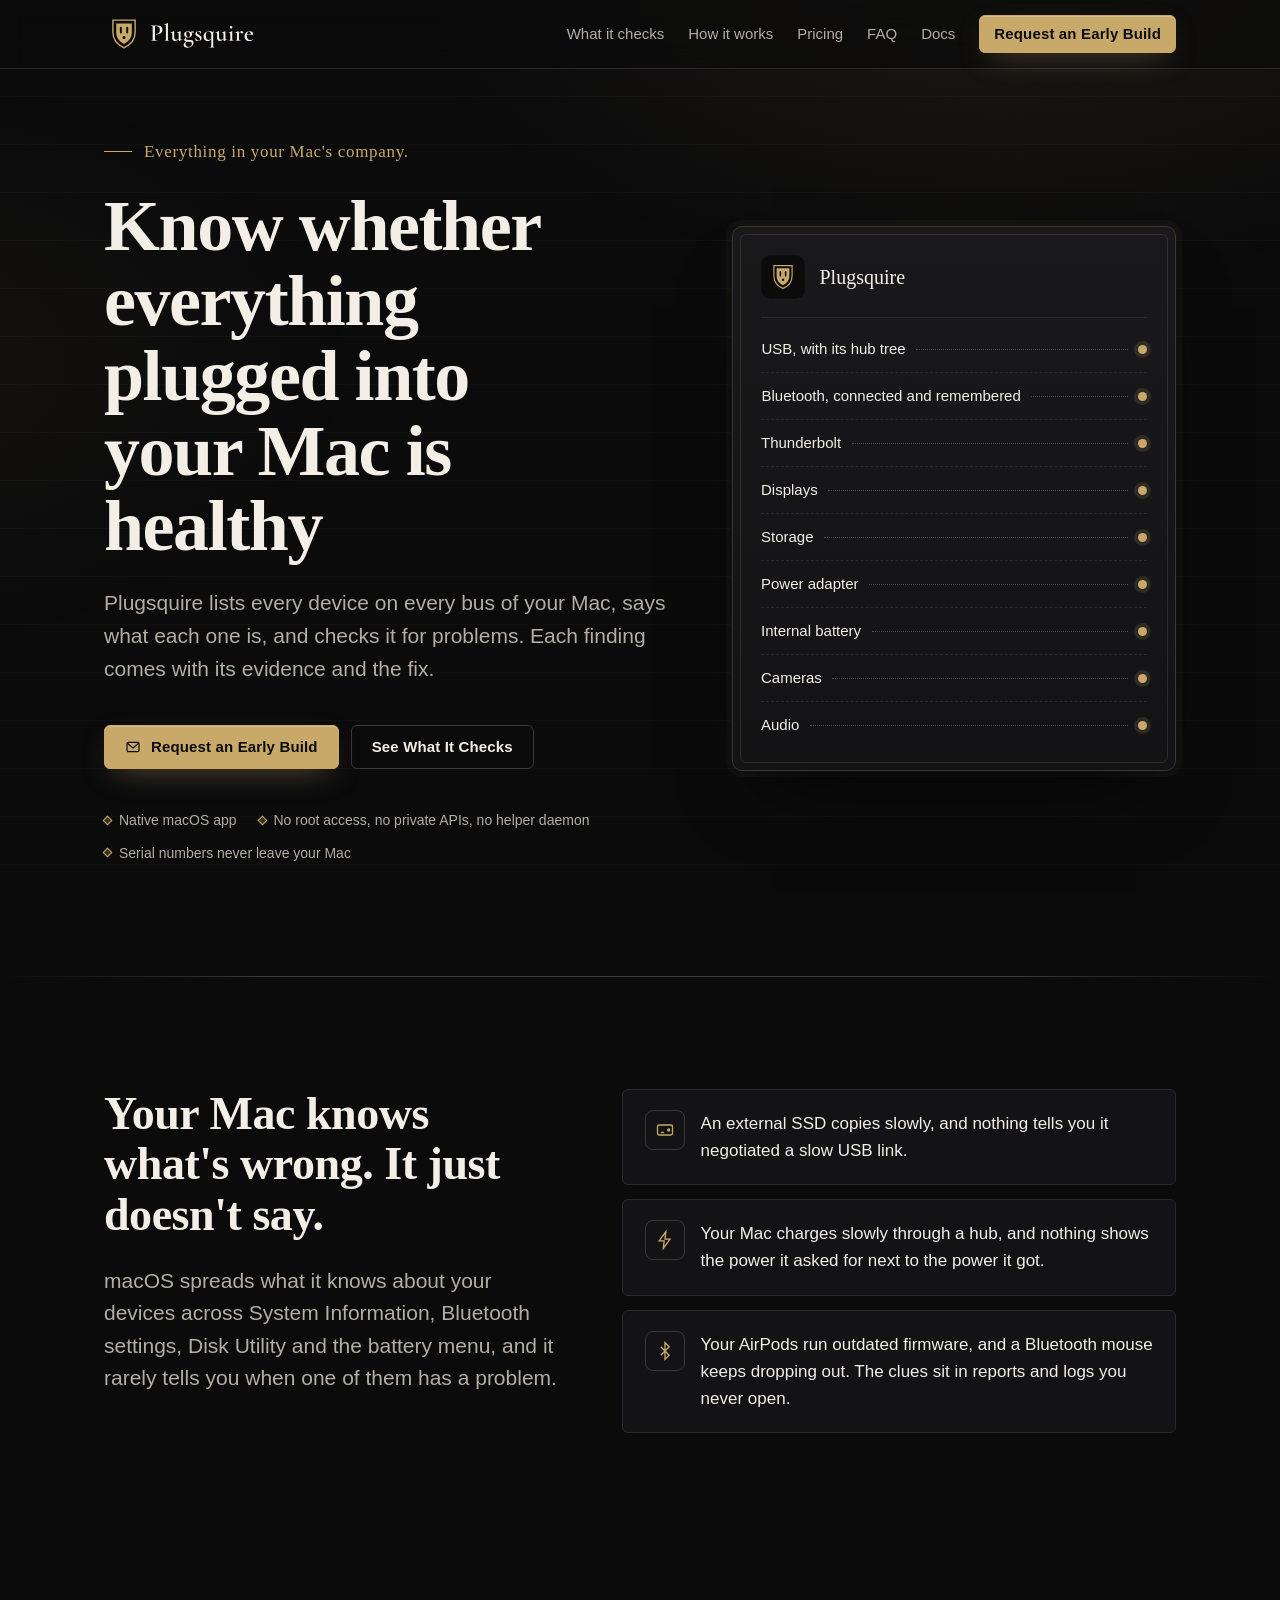
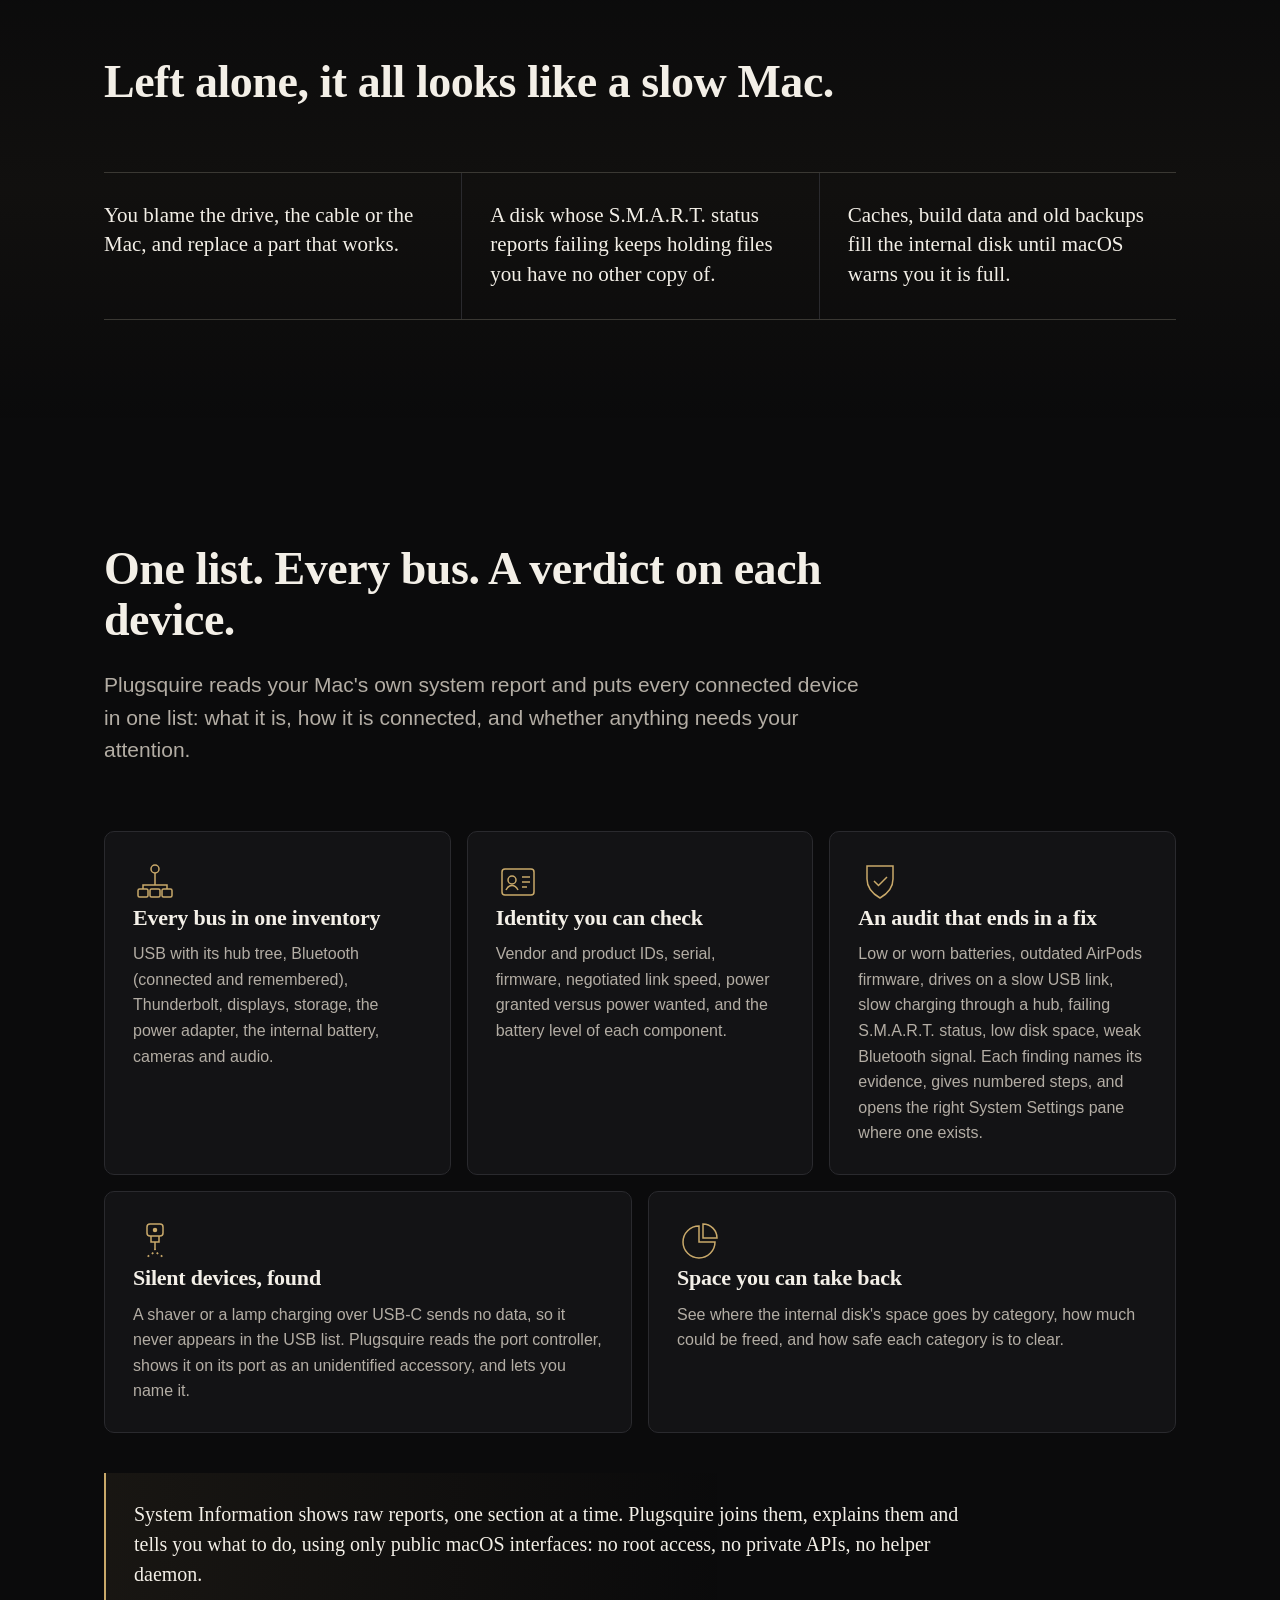
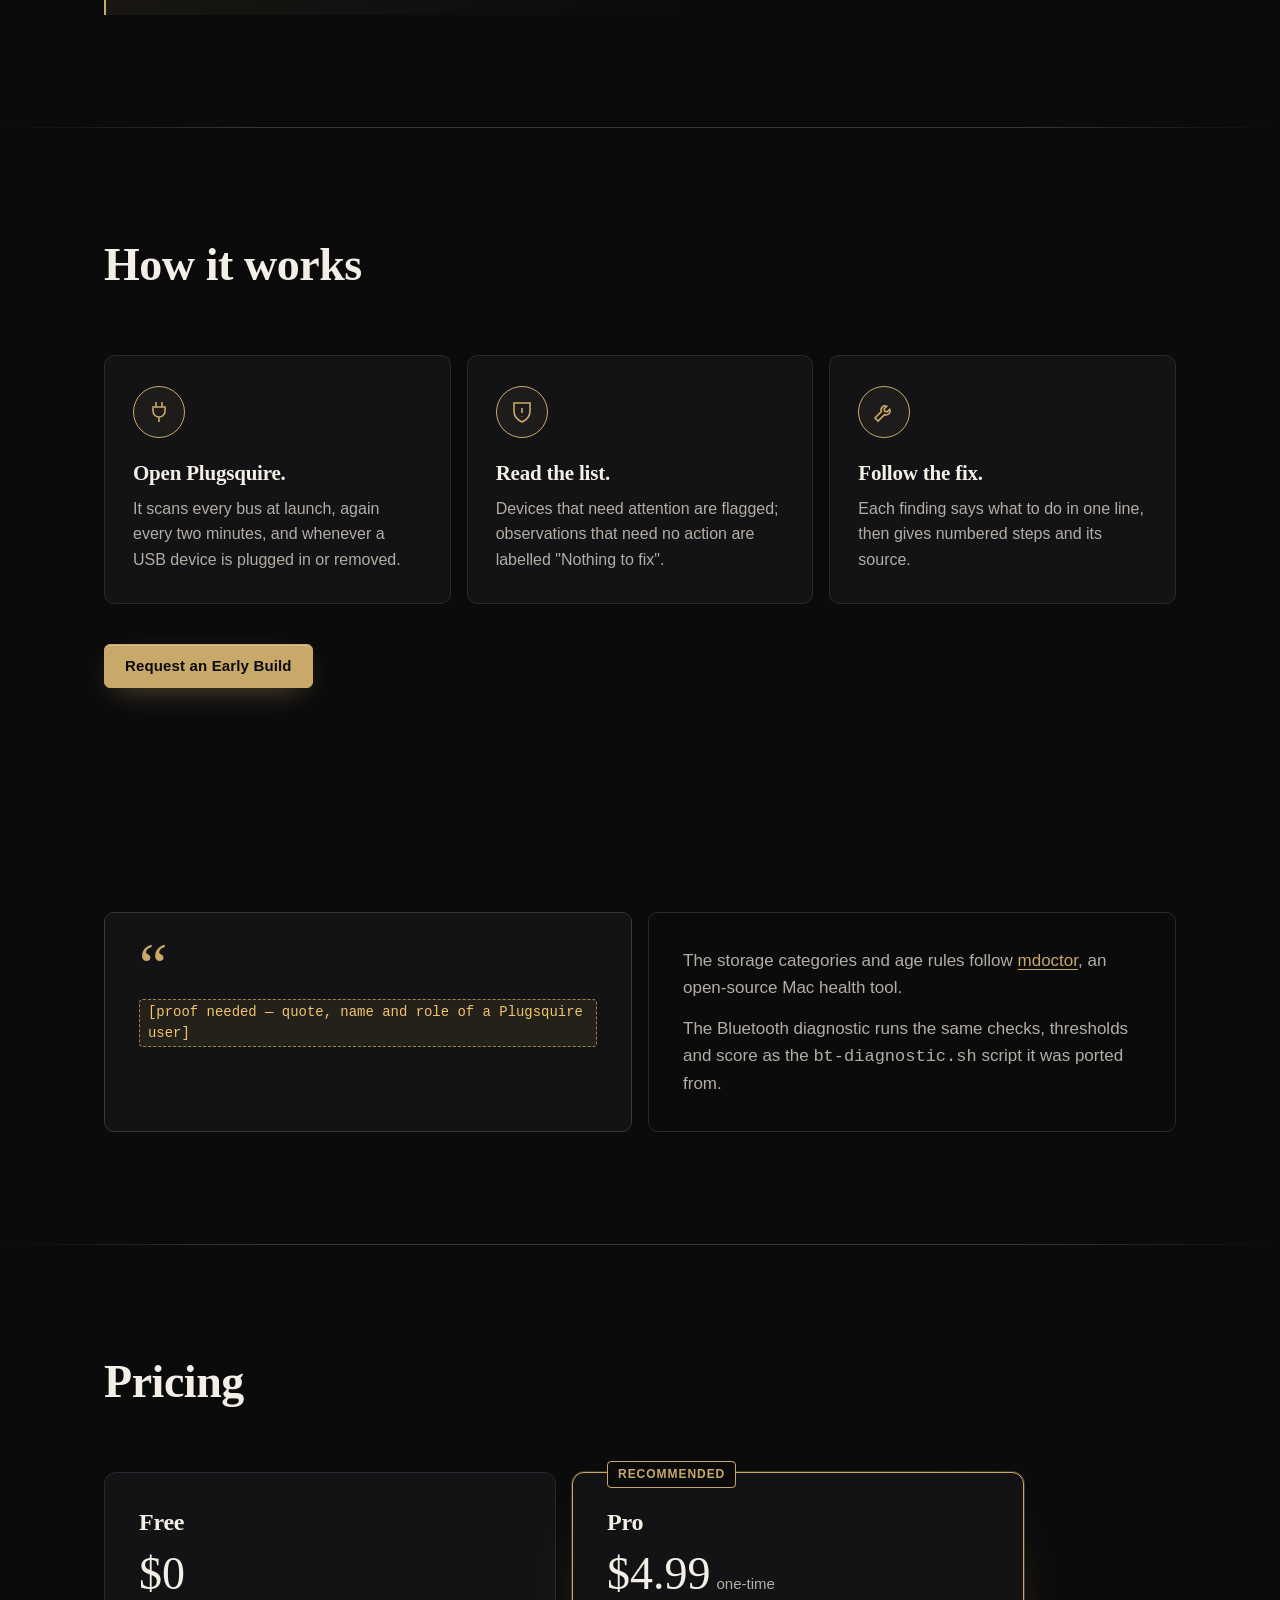
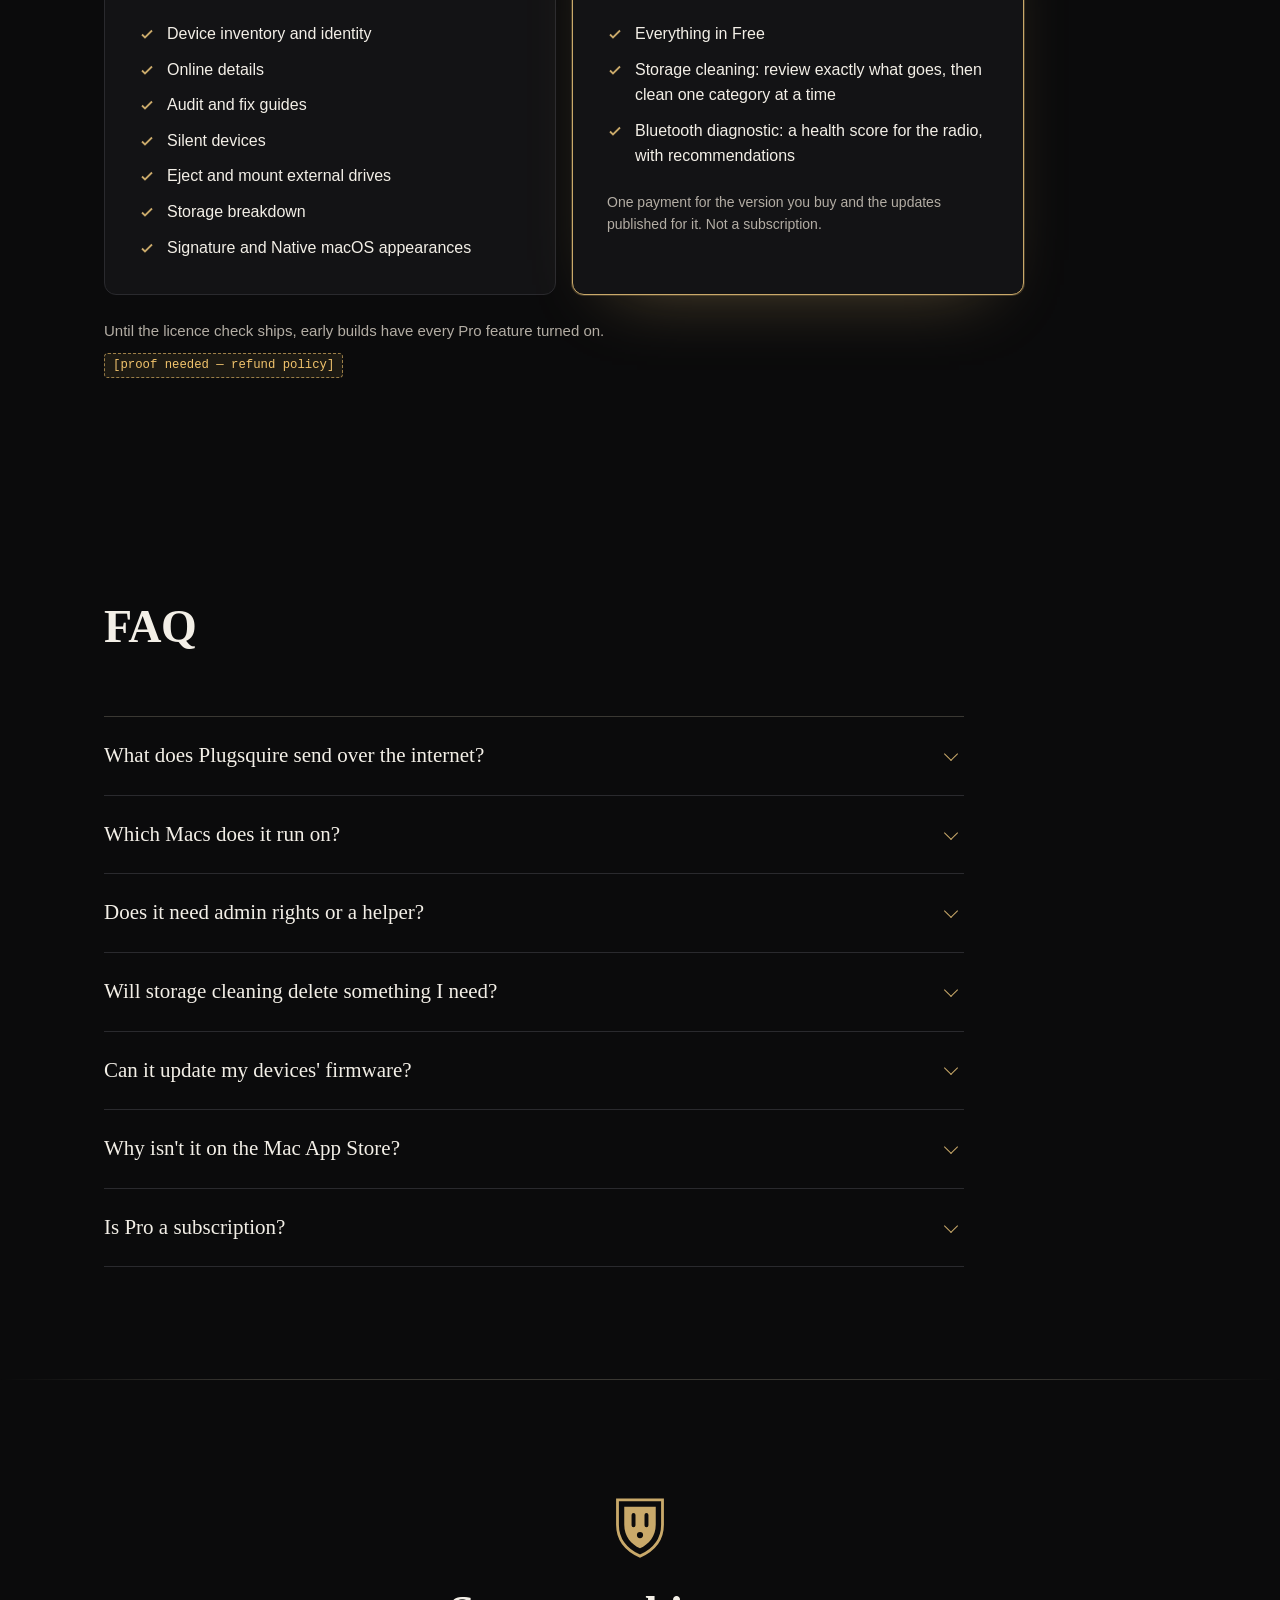
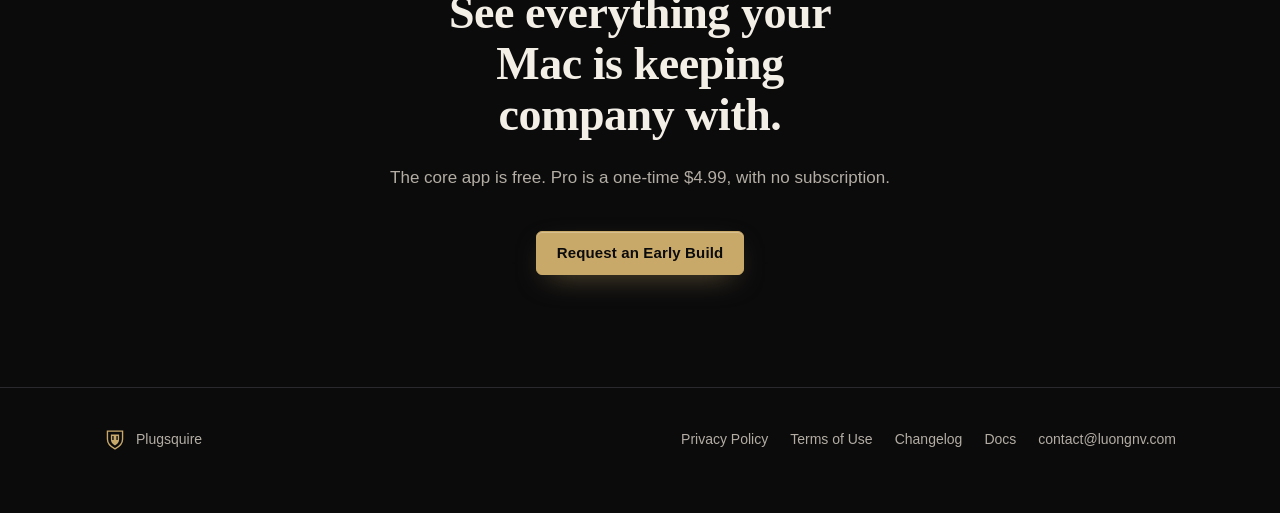
==== index.html @ 742af885 "feat: add Plugsquire landing page and companion pages" ====
<!doctype html>
<html lang="en">
<head>
<meta charset="utf-8">
<meta name="viewport" content="width=device-width, initial-scale=1">
<title>Plugsquire · Know whether everything plugged into your Mac is healthy</title>
<meta name="description" content="Plugsquire lists every device on every bus of your Mac, says what each one is, and checks it for problems. Each finding comes with its evidence and the fix.">
<meta name="theme-color" content="#0B0B0C">
<meta property="og:title" content="Plugsquire">
<meta property="og:description" content="Know whether everything plugged into your Mac is healthy.">
<meta property="og:type" content="website">
<meta property="og:url" content="https://plugsquire.luongnv.com/">
<link rel="icon" href="assets/favicon.svg" type="image/svg+xml">
<link rel="stylesheet" href="css/style.css">
</head>
<body>
<!--email_off-->
<a class="skip" href="#main">Skip to content</a>

<header class="site-header">
  <div class="wrap">
    <a class="brand" href="index.html" aria-label="Plugsquire home"><img src="assets/logo-site.svg" alt="Plugsquire" width="178" height="40"></a>
    <nav class="nav" aria-label="Main">
      <a class="nav-link" href="#checks">What it checks</a>
      <a class="nav-link" href="#how">How it works</a>
      <a class="nav-link" href="#pricing">Pricing</a>
      <a class="nav-link" href="#faq">FAQ</a>
      <a class="nav-link" href="docs.html">Docs</a>
      <a class="btn btn-primary btn-sm" href="mailto:contact@luongnv.com?subject=Plugsquire%20early%20access&amp;body=Please%20send%20me%20an%20early%20build%20of%20Plugsquire.">Request an Early Build</a>
    </nav>
  </div>
</header>

<main id="main">

  <!-- Hero -->
  <section class="hero" aria-labelledby="hero-title">
    <div class="wrap hero-grid">
      <div>
        <p class="motto reveal reveal-1">Everything in your Mac's company.</p>
        <h1 id="hero-title" class="reveal reveal-2">Know whether everything plugged into your Mac is healthy</h1>
        <p class="lead reveal reveal-3">Plugsquire lists every device on every bus of your Mac, says what each one is, and checks it for problems. Each finding comes with its evidence and the fix.</p>
        <div class="hero-ctas reveal reveal-4">
          <a class="btn btn-primary" href="mailto:contact@luongnv.com?subject=Plugsquire%20early%20access&amp;body=Please%20send%20me%20an%20early%20build%20of%20Plugsquire.">
            <svg viewBox="0 0 24 24" fill="none" stroke="currentColor" stroke-width="1.8" aria-hidden="true"><rect x="3" y="5" width="18" height="14" rx="2"/><path d="m3.5 6.5 8.5 7 8.5-7"/></svg>
            Request an Early Build</a>
          <a class="btn btn-ghost" href="#checks">See What It Checks</a>
        </div>
        <ul class="trust reveal reveal-5" aria-label="At a glance">
          <li>Native macOS app</li>
          <li>No root access, no private APIs, no helper daemon</li>
          <li>Serial numbers never leave your Mac</li>
        </ul>
      </div>

      <!-- Decorative: the buses Plugsquire reads, drawn as a roll. Not a screenshot of the app. -->
      <div class="roll" aria-hidden="true">
        <div class="roll-head"><img src="assets/logo-icon.svg" alt=""><span>Plugsquire</span></div>
        <ol>
          <li>USB, with its hub tree<span class="dot"></span></li>
          <li>Bluetooth, connected and remembered<span class="dot"></span></li>
          <li>Thunderbolt<span class="dot"></span></li>
          <li>Displays<span class="dot"></span></li>
          <li>Storage<span class="dot"></span></li>
          <li>Power adapter<span class="dot"></span></li>
          <li>Internal battery<span class="dot"></span></li>
          <li>Cameras<span class="dot"></span></li>
          <li>Audio<span class="dot"></span></li>
        </ol>
      </div>
    </div>
  </section>

  <hr class="rule">

  <!-- Problem -->
  <section aria-labelledby="problem-title">
    <div class="wrap split">
      <div class="section-head">
        <h2 id="problem-title">Your Mac knows what's wrong. It just doesn't say.</h2>
        <p class="lead">macOS spreads what it knows about your devices across System Information, Bluetooth settings, Disk Utility and the battery menu, and it rarely tells you when one of them has a problem.</p>
      </div>
      <ul class="scenes">
        <li>
          <span class="ico" aria-hidden="true"><svg viewBox="0 0 24 24" fill="none" stroke="currentColor" stroke-width="1.6"><rect x="3" y="6" width="18" height="12" rx="2"/><path d="M7 15h4"/><circle cx="16.5" cy="12" r="1.2" fill="currentColor"/></svg></span>
          <p>An external SSD copies slowly, and nothing tells you it negotiated a slow USB link.</p>
        </li>
        <li>
          <span class="ico" aria-hidden="true"><svg viewBox="0 0 24 24" fill="none" stroke="currentColor" stroke-width="1.6"><path d="M13 2 5 13h6l-1 9 8-11h-6z"/></svg></span>
          <p>Your Mac charges slowly through a hub, and nothing shows the power it asked for next to the power it got.</p>
        </li>
        <li>
          <span class="ico" aria-hidden="true"><svg viewBox="0 0 24 24" fill="none" stroke="currentColor" stroke-width="1.6"><path d="m7 7 10 10-5 5V2l5 5L7 17"/></svg></span>
          <p>Your AirPods run outdated firmware, and a Bluetooth mouse keeps dropping out. The clues sit in reports and logs you never open.</p>
        </li>
      </ul>
    </div>
  </section>

  <!-- Agitate -->
  <section class="agitate" aria-labelledby="agitate-title">
    <div class="wrap">
      <div class="section-head">
        <h2 id="agitate-title">Left alone, it all looks like a slow Mac.</h2>
      </div>
      <div class="costs">
        <p>You blame the drive, the cable or the Mac, and replace a part that works.</p>
        <p>A disk whose S.M.A.R.T. status reports failing keeps holding files you have no other copy of.</p>
        <p>Caches, build data and old backups fill the internal disk until macOS warns you it is full.</p>
      </div>
    </div>
  </section>

  <!-- Solution -->
  <section id="checks" aria-labelledby="checks-title">
    <div class="wrap">
      <div class="section-head">
        <h2 id="checks-title">One list. Every bus. A verdict on each device.</h2>
        <p class="lead">Plugsquire reads your Mac's own system report and puts every connected device in one list: what it is, how it is connected, and whether anything needs your attention.</p>
      </div>
      <div class="features">
        <article class="feature">
          <span class="ico" aria-hidden="true"><svg viewBox="0 0 44 44" fill="none" stroke="currentColor" stroke-width="1.5"><circle cx="22" cy="9" r="4"/><path d="M22 13v8M10 29v-4h24v4M22 21v4"/><rect x="5" y="29" width="10" height="8" rx="1.5"/><rect x="17" y="29" width="10" height="8" rx="1.5"/><rect x="29" y="29" width="10" height="8" rx="1.5"/></svg></span>
          <h3>Every bus in one inventory</h3>
          <p>USB with its hub tree, Bluetooth (connected and remembered), Thunderbolt, displays, storage, the power adapter, the internal battery, cameras and audio.</p>
        </article>
        <article class="feature">
          <span class="ico" aria-hidden="true"><svg viewBox="0 0 44 44" fill="none" stroke="currentColor" stroke-width="1.5"><rect x="6" y="9" width="32" height="26" rx="3"/><circle cx="16" cy="20" r="4"/><path d="M10 30c1.5-3 3.5-4.5 6-4.5s4.5 1.5 6 4.5M26 17h8M26 22h8M26 27h5"/></svg></span>
          <h3>Identity you can check</h3>
          <p>Vendor and product IDs, serial, firmware, negotiated link speed, power granted versus power wanted, and the battery level of each component.</p>
        </article>
        <article class="feature">
          <span class="ico" aria-hidden="true"><svg viewBox="0 0 44 44" fill="none" stroke="currentColor" stroke-width="1.5"><path d="M9 6h26v13c0 9-6 15-13 19C15 34 9 28 9 19z"/><path d="m16 21 4.5 4.5L29 17"/></svg></span>
          <h3>An audit that ends in a fix</h3>
          <p>Low or worn batteries, outdated AirPods firmware, drives on a slow USB link, slow charging through a hub, failing S.M.A.R.T. status, low disk space, weak Bluetooth signal. Each finding names its evidence, gives numbered steps, and opens the right System Settings pane where one exists.</p>
        </article>
        <article class="feature">
          <span class="ico" aria-hidden="true"><svg viewBox="0 0 44 44" fill="none" stroke="currentColor" stroke-width="1.5"><rect x="14" y="4" width="16" height="12" rx="3"/><path d="M18 16v6h8v-6M22 22v6"/><path d="M22 28c0 6-5 6-9 10M22 28c0 6 5 6 9 10" stroke-dasharray="2 3"/><circle cx="22" cy="10" r="1.5" fill="currentColor"/></svg></span>
          <h3>Silent devices, found</h3>
          <p>A shaver or a lamp charging over USB-C sends no data, so it never appears in the USB list. Plugsquire reads the port controller, shows it on its port as an unidentified accessory, and lets you name it.</p>
        </article>
        <article class="feature">
          <span class="ico" aria-hidden="true"><svg viewBox="0 0 44 44" fill="none" stroke="currentColor" stroke-width="1.5"><path d="M22 6a16 16 0 1 0 16 16H22z"/><path d="M26 4a14 14 0 0 1 14 14H26z"/></svg></span>
          <h3>Space you can take back</h3>
          <p>See where the internal disk's space goes by category, how much could be freed, and how safe each category is to clear.</p>
        </article>
      </div>
      <p class="versus">System Information shows raw reports, one section at a time. Plugsquire joins them, explains them and tells you what to do, using only public macOS interfaces: no root access, no private APIs, no helper daemon.</p>
    </div>
  </section>

  <hr class="rule">

  <!-- How it works -->
  <section id="how" aria-labelledby="how-title">
    <div class="wrap">
      <div class="section-head">
        <h2 id="how-title">How it works</h2>
      </div>
      <ol class="steps">
        <li>
          <span class="ico" aria-hidden="true"><svg viewBox="0 0 24 24" fill="none" stroke="currentColor" stroke-width="1.6"><path d="M9 2v5M15 2v5M6 7h12v4a6 6 0 0 1-12 0zM12 17v5"/></svg></span>
          <h3>Open Plugsquire.</h3>
          <p>It scans every bus at launch, again every two minutes, and whenever a USB device is plugged in or removed.</p>
        </li>
        <li>
          <span class="ico" aria-hidden="true"><svg viewBox="0 0 24 24" fill="none" stroke="currentColor" stroke-width="1.6"><path d="M4 3h16v8c0 5.5-3.6 9-8 11-4.4-2-8-5.5-8-11z"/><path d="M12 8v5M12 16v.5"/></svg></span>
          <h3>Read the list.</h3>
          <p>Devices that need attention are flagged; observations that need no action are labelled "Nothing to fix".</p>
        </li>
        <li>
          <span class="ico" aria-hidden="true"><svg viewBox="0 0 24 24" fill="none" stroke="currentColor" stroke-width="1.6"><path d="M14.7 6.3a4 4 0 0 0-5.3 5.3L3 18l3 3 6.4-6.4a4 4 0 0 0 5.3-5.3l-2.6 2.6-2.4-.6-.6-2.4z"/></svg></span>
          <h3>Follow the fix.</h3>
          <p>Each finding says what to do in one line, then gives numbered steps and its source.</p>
        </li>
      </ol>
      <div class="steps-cta">
        <a class="btn btn-primary" href="mailto:contact@luongnv.com?subject=Plugsquire%20early%20access&amp;body=Please%20send%20me%20an%20early%20build%20of%20Plugsquire.">Request an Early Build</a>
      </div>
    </div>
  </section>

  <!-- Social proof -->
  <section aria-label="Proof">
    <div class="wrap">
      <div class="proof-grid">
        <figure class="quote" style="margin:0">
          <span class="mark" aria-hidden="true">“</span>
          <blockquote style="margin:0"><p><span class="gap">[proof needed — quote, name and role of a Plugsquire user]</span></p></blockquote>
        </figure>
        <div class="note">
          <p>The storage categories and age rules follow <a href="https://github.com/luongnv89/mdoctor">mdoctor</a>, an open-source Mac health tool.</p>
          <p>The Bluetooth diagnostic runs the same checks, thresholds and score as the <code>bt-diagnostic.sh</code> script it was ported from.</p>
        </div>
      </div>
    </div>
  </section>

  <hr class="rule">

  <!-- Pricing -->
  <section id="pricing" aria-labelledby="pricing-title">
    <div class="wrap">
      <div class="section-head">
        <h2 id="pricing-title">Pricing</h2>
      </div>
      <div class="plans">
        <div class="plan">
          <h3>Free</h3>
          <p class="price">$0</p>
          <ul>
            <li><svg viewBox="0 0 16 16" fill="none" stroke="currentColor" stroke-width="1.8" aria-hidden="true"><path d="m3 8.5 3 3 7-7"/></svg><span>Device inventory and identity</span></li>
            <li><svg viewBox="0 0 16 16" fill="none" stroke="currentColor" stroke-width="1.8" aria-hidden="true"><path d="m3 8.5 3 3 7-7"/></svg><span>Online details</span></li>
            <li><svg viewBox="0 0 16 16" fill="none" stroke="currentColor" stroke-width="1.8" aria-hidden="true"><path d="m3 8.5 3 3 7-7"/></svg><span>Audit and fix guides</span></li>
            <li><svg viewBox="0 0 16 16" fill="none" stroke="currentColor" stroke-width="1.8" aria-hidden="true"><path d="m3 8.5 3 3 7-7"/></svg><span>Silent devices</span></li>
            <li><svg viewBox="0 0 16 16" fill="none" stroke="currentColor" stroke-width="1.8" aria-hidden="true"><path d="m3 8.5 3 3 7-7"/></svg><span>Eject and mount external drives</span></li>
            <li><svg viewBox="0 0 16 16" fill="none" stroke="currentColor" stroke-width="1.8" aria-hidden="true"><path d="m3 8.5 3 3 7-7"/></svg><span>Storage breakdown</span></li>
            <li><svg viewBox="0 0 16 16" fill="none" stroke="currentColor" stroke-width="1.8" aria-hidden="true"><path d="m3 8.5 3 3 7-7"/></svg><span>Signature and Native macOS appearances</span></li>
          </ul>
        </div>
        <div class="plan pro">
          <span class="tag">Recommended</span>
          <h3>Pro</h3>
          <p class="price">$4.99<small>one-time</small></p>
          <ul>
            <li><svg viewBox="0 0 16 16" fill="none" stroke="currentColor" stroke-width="1.8" aria-hidden="true"><path d="m3 8.5 3 3 7-7"/></svg><span>Everything in Free</span></li>
            <li><svg viewBox="0 0 16 16" fill="none" stroke="currentColor" stroke-width="1.8" aria-hidden="true"><path d="m3 8.5 3 3 7-7"/></svg><span>Storage cleaning: review exactly what goes, then clean one category at a time</span></li>
            <li><svg viewBox="0 0 16 16" fill="none" stroke="currentColor" stroke-width="1.8" aria-hidden="true"><path d="m3 8.5 3 3 7-7"/></svg><span>Bluetooth diagnostic: a health score for the radio, with recommendations</span></li>
          </ul>
          <p class="fine">One payment for the version you buy and the updates published for it. Not a subscription.</p>
        </div>
      </div>
      <div class="pricing-notes">
        <p>Until the licence check ships, early builds have every Pro feature turned on.</p>
        <p><span class="gap">[proof needed — refund policy]</span></p>
      </div>
    </div>
  </section>

  <!-- FAQ -->
  <section id="faq" aria-labelledby="faq-title">
    <div class="wrap">
      <div class="section-head">
        <h2 id="faq-title">FAQ</h2>
      </div>
      <div class="faq">
        <details>
          <summary>What does Plugsquire send over the internet?</summary>
          <p>Only a public model name and a maker name, to look up product details. Serial numbers, Bluetooth addresses, volume names and the names you give devices stay on your Mac. Turn "Online details" off and the app works offline with its bundled data.</p>
        </details>
        <details>
          <summary>Which Macs does it run on?</summary>
          <p>Macs running macOS 14 or later. Spotting power-only devices on USB-C ports needs an Apple silicon Mac.</p>
        </details>
        <details>
          <summary>Does it need admin rights or a helper?</summary>
          <p>No. It uses no root access, no private APIs and no helper daemon. Full Disk Access is optional: without it, the Trash and iPhone backups show as "Not measured".</p>
        </details>
        <details>
          <summary>Will storage cleaning delete something I need?</summary>
          <p>Nothing is removed until you press Clean for a category and confirm the exact list. Xcode archives and iPhone backups go to the Trash, so you can put them back. Cleaning stays inside that category's folders in your home folder, and out of Desktop, Documents, Downloads, Pictures, iCloud and Mail.</p>
        </details>
        <details>
          <summary>Can it update my devices' firmware?</summary>
          <p>No. It tells you when AirPods firmware is out of date, using Apple's published list. Other makers publish no common feed, so their devices show the installed version without a verdict.</p>
        </details>
        <details>
          <summary>Why isn't it on the Mac App Store?</summary>
          <p>The App Store sandbox blocks the hardware reads Plugsquire depends on, so it is distributed outside the store.</p>
        </details>
        <details>
          <summary>Is Pro a subscription?</summary>
          <p>No. Pro is a one-time $4.99 payment for the version you buy and the updates published for it.</p>
        </details>
      </div>
    </div>
  </section>

  <hr class="rule">

  <!-- Final CTA -->
  <section class="final" aria-labelledby="final-title">
    <div class="wrap">
      <img class="crest" src="assets/logo-mark.svg" alt="" width="72" height="72">
      <h2 id="final-title">See everything your Mac is keeping company with.</h2>
      <p>The core app is free. Pro is a one-time $4.99, with no subscription.</p>
      <a class="btn btn-primary" href="mailto:contact@luongnv.com?subject=Plugsquire%20early%20access&amp;body=Please%20send%20me%20an%20early%20build%20of%20Plugsquire.">Request an Early Build</a>
    </div>
  </section>

</main>

<footer class="site-footer">
  <div class="wrap">
    <span class="foot-brand"><img src="assets/favicon.svg" alt="" width="22" height="22">Plugsquire</span>
    <nav aria-label="Footer">
      <a href="privacy.html">Privacy Policy</a>
      <a href="terms.html">Terms of Use</a>
      <a href="changelog.html">Changelog</a>
      <a href="docs.html">Docs</a>
      <a href="mailto:contact@luongnv.com?subject=Plugsquire">contact@luongnv.com</a>
    </nav>
  </div>
</footer>
<!--/email_off-->
</body>
</html>
---- css/style.css ----
/* Plugsquire site. Direction: "the squire's ledger" — the app's own Signature dark look
   (near-black, brass hairlines, the heraldic shield) set in a Mac-native serif.
   No web fonts on purpose: the site makes no third-party requests, and its visitors are on
   macOS, where ui-serif resolves to New York and the sans stack to SF Pro. */

:root {
  --bg: #0B0B0C;          /* app icon ground */
  --surface: #131315;
  --surface-2: #19191C;
  --line: #2A2A2E;
  --line-strong: #3A3833;
  --ink: #F3EFE7;          /* brand paper, used as text */
  --muted: #B3ADA4;        /* 8.9:1 on --bg */
  --gold: #C9A96A;         /* brand brass, 8.6:1 on --bg */
  --gold-soft: #EAD7A8;
  --gold-deep: #9A7A43;
  --on-gold: #0B0B0C;
  --gap-ink: #F2C46D;

  --serif: ui-serif, "New York", "Iowan Old Style", "Palatino Linotype", Palatino, Georgia, serif;
  --sans: -apple-system, BlinkMacSystemFont, "SF Pro Text", "Helvetica Neue", "Segoe UI", sans-serif;
  --mono: ui-monospace, "SF Mono", Menlo, Consolas, monospace;

  --wrap: 1120px;
  --gutter: 24px;
  --radius: 6px;
  --space-1: 8px;
  --space-2: 16px;
  --space-3: 24px;
  --space-4: 40px;
  --space-5: 64px;
  --space-6: 112px;
}

*, *::before, *::after { box-sizing: border-box; }
html { -webkit-text-size-adjust: 100%; scroll-behavior: smooth; }
@media (prefers-reduced-motion: reduce) {
  html { scroll-behavior: auto; }
  *, *::before, *::after { animation: none !important; transition: none !important; }
}

body {
  margin: 0;
  background: var(--bg);
  color: var(--ink);
  font-family: var(--sans);
  font-size: 17px;
  line-height: 1.6;
  -webkit-font-smoothing: antialiased;
  overflow-x: hidden;
}

/* A faint brass glow and a hairline grid give the dark ground depth without a fifth colour. */
body::before {
  content: "";
  position: fixed;
  inset: 0;
  pointer-events: none;
  z-index: -1;
  background:
    radial-gradient(900px 520px at 78% -8%, rgba(201, 169, 106, 0.10), transparent 70%),
    radial-gradient(700px 420px at -10% 40%, rgba(201, 169, 106, 0.05), transparent 70%),
    linear-gradient(rgba(243, 239, 231, 0.025) 1px, transparent 1px) 0 0 / 100% 48px;
}

img, svg { display: block; max-width: 100%; }
a { color: var(--gold); text-underline-offset: 3px; text-decoration-thickness: 1px; }
a:hover { color: var(--gold-soft); }
:focus-visible { outline: 2px solid var(--gold-soft); outline-offset: 3px; border-radius: 2px; }

.wrap { width: 100%; max-width: var(--wrap); margin: 0 auto; padding: 0 var(--gutter); }

.skip {
  position: absolute; left: var(--gutter); top: -60px;
  background: var(--gold); color: var(--on-gold); padding: 8px 14px; border-radius: var(--radius);
  font-weight: 600; text-decoration: none; z-index: 10;
}
.skip:focus { top: 12px; color: var(--on-gold); }

/* ---------- Header ---------- */
.site-header {
  position: sticky; top: 0; z-index: 5;
  background: rgba(11, 11, 12, 0.82);
  -webkit-backdrop-filter: saturate(140%) blur(14px);
  backdrop-filter: saturate(140%) blur(14px);
  border-bottom: 1px solid var(--line);
}
.site-header .wrap { display: flex; align-items: center; justify-content: space-between; gap: var(--space-3); min-height: 68px; }
.brand { display: inline-flex; align-items: center; flex-shrink: 0; }
.brand img { height: 40px; width: auto; }
.nav { display: flex; align-items: center; gap: var(--space-3); }
.nav a { color: var(--muted); text-decoration: none; font-size: 15px; }
.nav a:hover { color: var(--ink); }
.nav .btn { color: var(--on-gold); }
@media (max-width: 860px) { .nav .nav-link { display: none; } }

/* ---------- Buttons ---------- */
.btn {
  display: inline-flex; align-items: center; justify-content: center; gap: 10px;
  min-height: 44px; padding: 10px 20px;
  border-radius: var(--radius);
  font: 600 15px/1.2 var(--sans); letter-spacing: 0.01em;
  text-decoration: none; cursor: pointer;
  transition: background-color .18s ease, border-color .18s ease, color .18s ease, transform .18s ease, box-shadow .18s ease;
}
.btn-primary {
  background: var(--gold); color: var(--on-gold); border: 1px solid var(--gold);
  box-shadow: 0 1px 0 rgba(255,255,255,.25) inset, 0 10px 30px -12px rgba(201,169,106,.55);
}
.btn-primary:hover { background: var(--gold-soft); border-color: var(--gold-soft); color: var(--on-gold); transform: translateY(-1px); }
.btn-primary:active { transform: translateY(0); background: var(--gold-deep); border-color: var(--gold-deep); }
.btn-ghost { background: transparent; color: var(--ink); border: 1px solid var(--line-strong); }
.btn-ghost:hover { border-color: var(--gold); color: var(--gold-soft); }
.btn-ghost:active { background: var(--surface); }
.btn-sm { min-height: 38px; padding: 8px 14px; font-size: 14px; }
.btn svg { width: 16px; height: 16px; flex-shrink: 0; }

/* ---------- Type ---------- */
h1, h2, h3 { font-family: var(--serif); font-weight: 600; letter-spacing: -0.01em; color: var(--ink); margin: 0; }
h1 { font-size: clamp(40px, 6.4vw, 72px); line-height: 1.04; letter-spacing: -0.02em; }
h2 { font-size: clamp(30px, 4vw, 46px); line-height: 1.1; }
h3 { font-size: 22px; line-height: 1.25; }
p { margin: 0; }
.lead { font-size: clamp(18px, 2vw, 21px); line-height: 1.55; color: var(--muted); }
.motto {
  font-family: var(--serif); font-size: 17px; letter-spacing: 0.04em; color: var(--gold);
  display: inline-flex; align-items: center; gap: 12px;
}
.motto::before { content: ""; width: 28px; height: 1px; background: var(--gold); }

/* Gap markers stay visible on purpose: each one is a fact still missing. */
.gap {
  display: inline-block; font-family: var(--mono); font-size: 0.82em; line-height: 1.5;
  color: var(--gap-ink); background: rgba(242, 196, 109, 0.08);
  border: 1px dashed rgba(242, 196, 109, 0.6); border-radius: 4px; padding: 2px 8px;
}

/* ---------- Sections ---------- */
section { padding: var(--space-6) 0; position: relative; }
.section-head { max-width: 760px; margin-bottom: var(--space-5); }
.section-head p { margin-top: var(--space-3); }
.rule { border: 0; height: 1px; margin: 0; background: linear-gradient(90deg, transparent, var(--line-strong) 20%, var(--line-strong) 80%, transparent); }

/* ---------- Hero ---------- */
.hero { padding: var(--space-5) 0 var(--space-6); }
.hero-grid { display: grid; grid-template-columns: 1.12fr 0.88fr; gap: var(--space-5); align-items: center; }
.hero h1 { margin-top: var(--space-3); max-width: 13ch; }
.hero .lead { margin-top: var(--space-3); max-width: 34em; }
.hero-ctas { display: flex; flex-wrap: wrap; gap: 12px; margin-top: var(--space-4); }
.trust {
  display: flex; flex-wrap: wrap; gap: 10px 22px; margin: var(--space-4) 0 0; padding: 0; list-style: none;
  color: var(--muted); font-size: 14px;
}
.trust li { display: inline-flex; align-items: center; gap: 8px; }
.trust li::before {
  content: ""; width: 7px; height: 7px; transform: rotate(45deg);
  border: 1px solid var(--gold); background: rgba(201,169,106,.25);
}

/* The roll: a drawn muster of the buses Plugsquire reads. Decorative, not a screenshot. */
.roll {
  position: relative;
  background: linear-gradient(180deg, var(--surface-2), var(--surface));
  border: 1px solid var(--line-strong);
  border-radius: 10px;
  padding: 28px 28px 22px;
  box-shadow: 0 40px 80px -40px rgba(0,0,0,.9), 0 0 0 6px rgba(201,169,106,.04);
}
.roll::before {
  content: ""; position: absolute; inset: 7px; border: 1px solid rgba(201,169,106,.16); border-radius: 6px; pointer-events: none;
}
.roll-head { display: flex; align-items: center; gap: 14px; padding-bottom: 18px; border-bottom: 1px solid var(--line); }
.roll-head img { width: 44px; height: 44px; }
.roll-head span { font-family: var(--serif); font-size: 20px; color: var(--ink); }
.roll ol { list-style: none; margin: 8px 0 0; padding: 0; }
.roll li {
  display: flex; align-items: baseline; gap: 10px; padding: 11px 0; border-bottom: 1px dashed var(--line);
  font-size: 15px; color: var(--ink);
  opacity: 0; animation: muster .5s ease forwards;
}
.roll li:last-child { border-bottom: 0; }
.roll li::after {
  content: ""; order: 2; flex: 1; border-bottom: 1px dotted rgba(179,173,164,.35); transform: translateY(-4px);
}
.roll li .dot { order: 3; width: 9px; height: 9px; border-radius: 50%; background: var(--gold); box-shadow: 0 0 0 4px rgba(201,169,106,.14); flex-shrink: 0; }
.roll li:nth-child(1) { animation-delay: .10s; }
.roll li:nth-child(2) { animation-delay: .18s; }
.roll li:nth-child(3) { animation-delay: .26s; }
.roll li:nth-child(4) { animation-delay: .34s; }
.roll li:nth-child(5) { animation-delay: .42s; }
.roll li:nth-child(6) { animation-delay: .50s; }
.roll li:nth-child(7) { animation-delay: .58s; }
.roll li:nth-child(8) { animation-delay: .66s; }
.roll li:nth-child(9) { animation-delay: .74s; }
@keyframes muster { from { opacity: 0; transform: translateX(-6px); } to { opacity: 1; transform: none; } }

/* Staggered page-load reveal for the hero copy. */
.reveal { opacity: 0; animation: rise .7s cubic-bezier(.2,.7,.2,1) forwards; }
.reveal-1 { animation-delay: .05s; } .reveal-2 { animation-delay: .15s; } .reveal-3 { animation-delay: .25s; }
.reveal-4 { animation-delay: .35s; } .reveal-5 { animation-delay: .45s; }
@keyframes rise { from { opacity: 0; transform: translateY(10px); } to { opacity: 1; transform: none; } }

/* ---------- Problem / Agitate ---------- */
.split { display: grid; grid-template-columns: 0.9fr 1.1fr; gap: var(--space-5); align-items: start; }
.split .section-head { margin-bottom: 0; }
.scenes { display: grid; gap: 14px; margin: 0; padding: 0; list-style: none; }
.scenes li {
  display: grid; grid-template-columns: 40px 1fr; gap: 16px; align-items: start;
  padding: 20px 22px; background: var(--surface); border: 1px solid var(--line); border-radius: var(--radius);
}
.scenes .ico { width: 40px; height: 40px; border-radius: 8px; display: grid; place-items: center; border: 1px solid var(--line-strong); color: var(--gold); }
.scenes .ico svg { width: 20px; height: 20px; }

.agitate { background: linear-gradient(180deg, transparent, rgba(201,169,106,.035) 50%, transparent); }
.costs { display: grid; grid-template-columns: repeat(3, 1fr); gap: 0; border-top: 1px solid var(--line-strong); border-bottom: 1px solid var(--line-strong); }
.costs p { padding: 28px 28px 30px 0; font-family: var(--serif); font-size: 21px; line-height: 1.4; color: var(--ink); }
.costs p + p { padding-left: 28px; border-left: 1px solid var(--line); }

/* ---------- Solution / features ---------- */
.features { display: grid; grid-template-columns: repeat(6, 1fr); gap: 16px; }
.feature {
  grid-column: span 2; padding: 28px; background: var(--surface); border: 1px solid var(--line); border-radius: 10px;
  transition: border-color .2s ease, transform .2s ease;
}
.feature:nth-child(4), .feature:nth-child(5) { grid-column: span 3; }
.feature:hover { border-color: var(--line-strong); transform: translateY(-2px); }
.feature .ico { width: 44px; height: 44px; color: var(--gold); margin-bottom: 20px; }
.feature .ico svg { width: 44px; height: 44px; }
.feature p { margin-top: 10px; color: var(--muted); font-size: 16px; }
.versus {
  margin-top: var(--space-4); padding: 26px 28px; border-left: 2px solid var(--gold);
  background: linear-gradient(90deg, rgba(201,169,106,.07), transparent 70%);
  font-family: var(--serif); font-size: 20px; line-height: 1.5; color: var(--ink); max-width: 900px;
}

/* ---------- How it works ---------- */
.steps { display: grid; grid-template-columns: repeat(3, 1fr); gap: 16px; counter-reset: step; margin: 0; padding: 0; list-style: none; }
.steps li { position: relative; padding: 30px 28px; border: 1px solid var(--line); border-radius: 10px; background: var(--surface); }
.steps .ico { width: 52px; height: 52px; border-radius: 50%; border: 1px solid var(--gold); display: grid; place-items: center; color: var(--gold); margin-bottom: 22px; background: rgba(201,169,106,.06); }
.steps .ico svg { width: 24px; height: 24px; }
.steps h3 { font-size: 21px; }
.steps p { margin-top: 10px; color: var(--muted); font-size: 16px; }
.steps-cta { margin-top: var(--space-4); }

/* ---------- Proof ---------- */
.proof-grid { display: grid; grid-template-columns: 1fr 1fr; gap: 16px; }
.quote { padding: 34px; border: 1px solid var(--line-strong); border-radius: 10px; background: var(--surface); }
.quote .mark { font-family: var(--serif); font-size: 64px; line-height: .6; color: var(--gold); display: block; margin-bottom: 14px; }
.note { padding: 34px; border: 1px solid var(--line); border-radius: 10px; color: var(--muted); }
.note p + p { margin-top: 14px; }

/* ---------- Pricing ---------- */
.plans { display: grid; grid-template-columns: 1fr 1fr; gap: 16px; max-width: 920px; }
.plan { padding: 34px; border: 1px solid var(--line); border-radius: 12px; background: var(--surface); display: flex; flex-direction: column; }
.plan.pro { border-color: var(--gold); box-shadow: 0 0 0 1px rgba(201,169,106,.25), 0 30px 70px -40px rgba(201,169,106,.45); position: relative; }
.plan .tag {
  position: absolute; top: -12px; left: 34px; background: var(--bg); border: 1px solid var(--gold); color: var(--gold);
  font-size: 12px; font-weight: 600; letter-spacing: .08em; text-transform: uppercase; padding: 3px 10px; border-radius: 4px;
}
.plan h3 { font-size: 24px; }
.price { margin-top: 14px; font-family: var(--serif); font-size: 46px; line-height: 1; color: var(--ink); }
.price small { font-family: var(--sans); font-size: 15px; color: var(--muted); margin-left: 6px; }
.plan ul { list-style: none; margin: 24px 0 0; padding: 0; display: grid; gap: 10px; }
.plan li { display: grid; grid-template-columns: 18px 1fr; gap: 10px; font-size: 16px; }
.plan li svg { width: 16px; height: 16px; margin-top: 5px; color: var(--gold); }
.plan .fine { margin-top: 22px; font-size: 14px; color: var(--muted); }
.pricing-notes { margin-top: var(--space-3); max-width: 920px; color: var(--muted); font-size: 15px; display: grid; gap: 8px; }

/* ---------- FAQ ---------- */
.faq { max-width: 860px; border-top: 1px solid var(--line-strong); }
.faq details { border-bottom: 1px solid var(--line); }
.faq summary {
  list-style: none; cursor: pointer; padding: 22px 44px 22px 0; position: relative;
  font-family: var(--serif); font-size: 21px; color: var(--ink);
}
.faq summary::-webkit-details-marker { display: none; }
.faq summary::after {
  content: ""; position: absolute; right: 8px; top: 50%; width: 10px; height: 10px; margin-top: -7px;
  border-right: 1.5px solid var(--gold); border-bottom: 1.5px solid var(--gold); transform: rotate(45deg); transition: transform .2s ease;
}
.faq details[open] summary::after { transform: rotate(-135deg); margin-top: -2px; }
.faq summary:hover { color: var(--gold-soft); }
.faq details p { padding: 0 0 24px; color: var(--muted); max-width: 70ch; }

/* ---------- Final CTA ---------- */
.final { text-align: center; }
.final .crest { width: 72px; height: 72px; margin: 0 auto var(--space-3); }
.final h2 { max-width: 18ch; margin: 0 auto; }
.final p { margin: var(--space-3) auto 0; color: var(--muted); max-width: 40em; }
.final .btn { margin-top: var(--space-4); }

/* ---------- Footer ---------- */
.site-footer { border-top: 1px solid var(--line); padding: var(--space-4) 0 var(--space-5); color: var(--muted); font-size: 14px; }
.site-footer .wrap { display: flex; flex-wrap: wrap; align-items: center; justify-content: space-between; gap: var(--space-3); }
.site-footer nav { display: flex; flex-wrap: wrap; gap: 8px 22px; }
.site-footer a { color: var(--muted); text-decoration: none; }
.site-footer a:hover, .site-footer a[aria-current="page"] { color: var(--gold); }
.foot-brand { display: inline-flex; align-items: center; gap: 10px; }
.foot-brand img { width: 22px; height: 22px; }

/* ---------- Document pages (privacy, terms, changelog, docs) ---------- */
.doc { padding: var(--space-5) 0 var(--space-6); }
.doc .wrap { max-width: 820px; }
.doc header.doc-head { padding-bottom: var(--space-4); margin-bottom: var(--space-4); border-bottom: 1px solid var(--line-strong); }
.doc h1 { font-size: clamp(36px, 5vw, 52px); margin-top: var(--space-2); }
.doc .meta { margin-top: var(--space-2); color: var(--muted); font-size: 15px; }
.doc .summary { margin-top: var(--space-3); font-size: 19px; line-height: 1.6; color: var(--ink); }
.doc h2 { font-size: 26px; margin: var(--space-5) 0 var(--space-2); padding-top: var(--space-1); }
.doc h3 { font-size: 19px; margin: var(--space-4) 0 var(--space-1); color: var(--gold-soft); }
.doc p, .doc li { color: #D9D3C9; }
.doc p + p { margin-top: 14px; }
.doc ul, .doc ol { padding-left: 22px; margin: 12px 0 0; }
.doc li { margin: 8px 0; }
.doc li::marker { color: var(--gold); }
.doc code {
  font-family: var(--mono); font-size: 0.88em; background: var(--surface-2); border: 1px solid var(--line);
  border-radius: 4px; padding: 1px 6px; color: var(--gold-soft); overflow-wrap: anywhere;
}
.doc pre {
  margin: 14px 0 0; padding: 16px 18px; background: var(--surface); border: 1px solid var(--line);
  border-radius: var(--radius); overflow-x: auto; font-size: 14px; line-height: 1.6;
}
.doc pre code { background: none; border: 0; padding: 0; color: var(--ink); overflow-wrap: normal; }
.doc .toc { display: flex; flex-wrap: wrap; gap: 8px 18px; margin-top: var(--space-3); font-size: 15px; }
.doc .toc a { color: var(--muted); }
.doc .toc a:hover { color: var(--gold); }
.flags { width: 100%; border-collapse: collapse; margin-top: 14px; font-size: 15px; }
.flags th, .flags td { text-align: left; vertical-align: top; padding: 12px 14px 12px 0; border-bottom: 1px solid var(--line); }
.flags th { color: var(--muted); font-weight: 600; font-size: 13px; letter-spacing: .04em; text-transform: uppercase; }
.flags td:first-child { white-space: nowrap; padding-right: 22px; }
.release { margin-top: var(--space-4); padding: 30px; border: 1px solid var(--line-strong); border-radius: 10px; background: var(--surface); }
.release h2 { margin: 0; font-size: 28px; }
.release .when { color: var(--muted); margin-top: 6px; font-size: 15px; }
.release h3 { margin-top: var(--space-3); font-family: var(--sans); font-size: 13px; font-weight: 600; letter-spacing: .08em; text-transform: uppercase; color: var(--gold); }
.callout { margin-top: var(--space-3); padding: 18px 20px; border-left: 2px solid var(--gold); background: rgba(201,169,106,.06); border-radius: 0 var(--radius) var(--radius) 0; }

/* ---------- Responsive ---------- */
@media (max-width: 960px) {
  .hero-grid, .split, .proof-grid { grid-template-columns: 1fr; }
  .hero h1 { max-width: 16ch; }
  .features { grid-template-columns: 1fr 1fr; }
  .feature, .feature:nth-child(4), .feature:nth-child(5) { grid-column: span 1; }
  .feature:nth-child(5) { grid-column: span 2; }
  .steps { grid-template-columns: 1fr; }
  .costs { grid-template-columns: 1fr; }
  .costs p, .costs p + p { padding: 22px 0; border-left: 0; }
  .costs p + p { border-top: 1px solid var(--line); }
  section { padding: 80px 0; }
}
@media (max-width: 640px) {
  :root { --gutter: 18px; }
  body { font-size: 16px; }
  .features, .plans { grid-template-columns: 1fr; }
  .feature:nth-child(5) { grid-column: span 1; }
  .brand img { height: 34px; }
  .nav { gap: 12px; }
  .hero-ctas .btn { width: 100%; }
  .roll { padding: 22px 20px 16px; }
  .plan, .quote, .note { padding: 26px 22px; }
  .flags td:first-child { white-space: normal; }
  .site-footer .wrap { flex-direction: column; align-items: flex-start; }
}
@media (max-width: 440px) { .nav .btn { display: none; } }
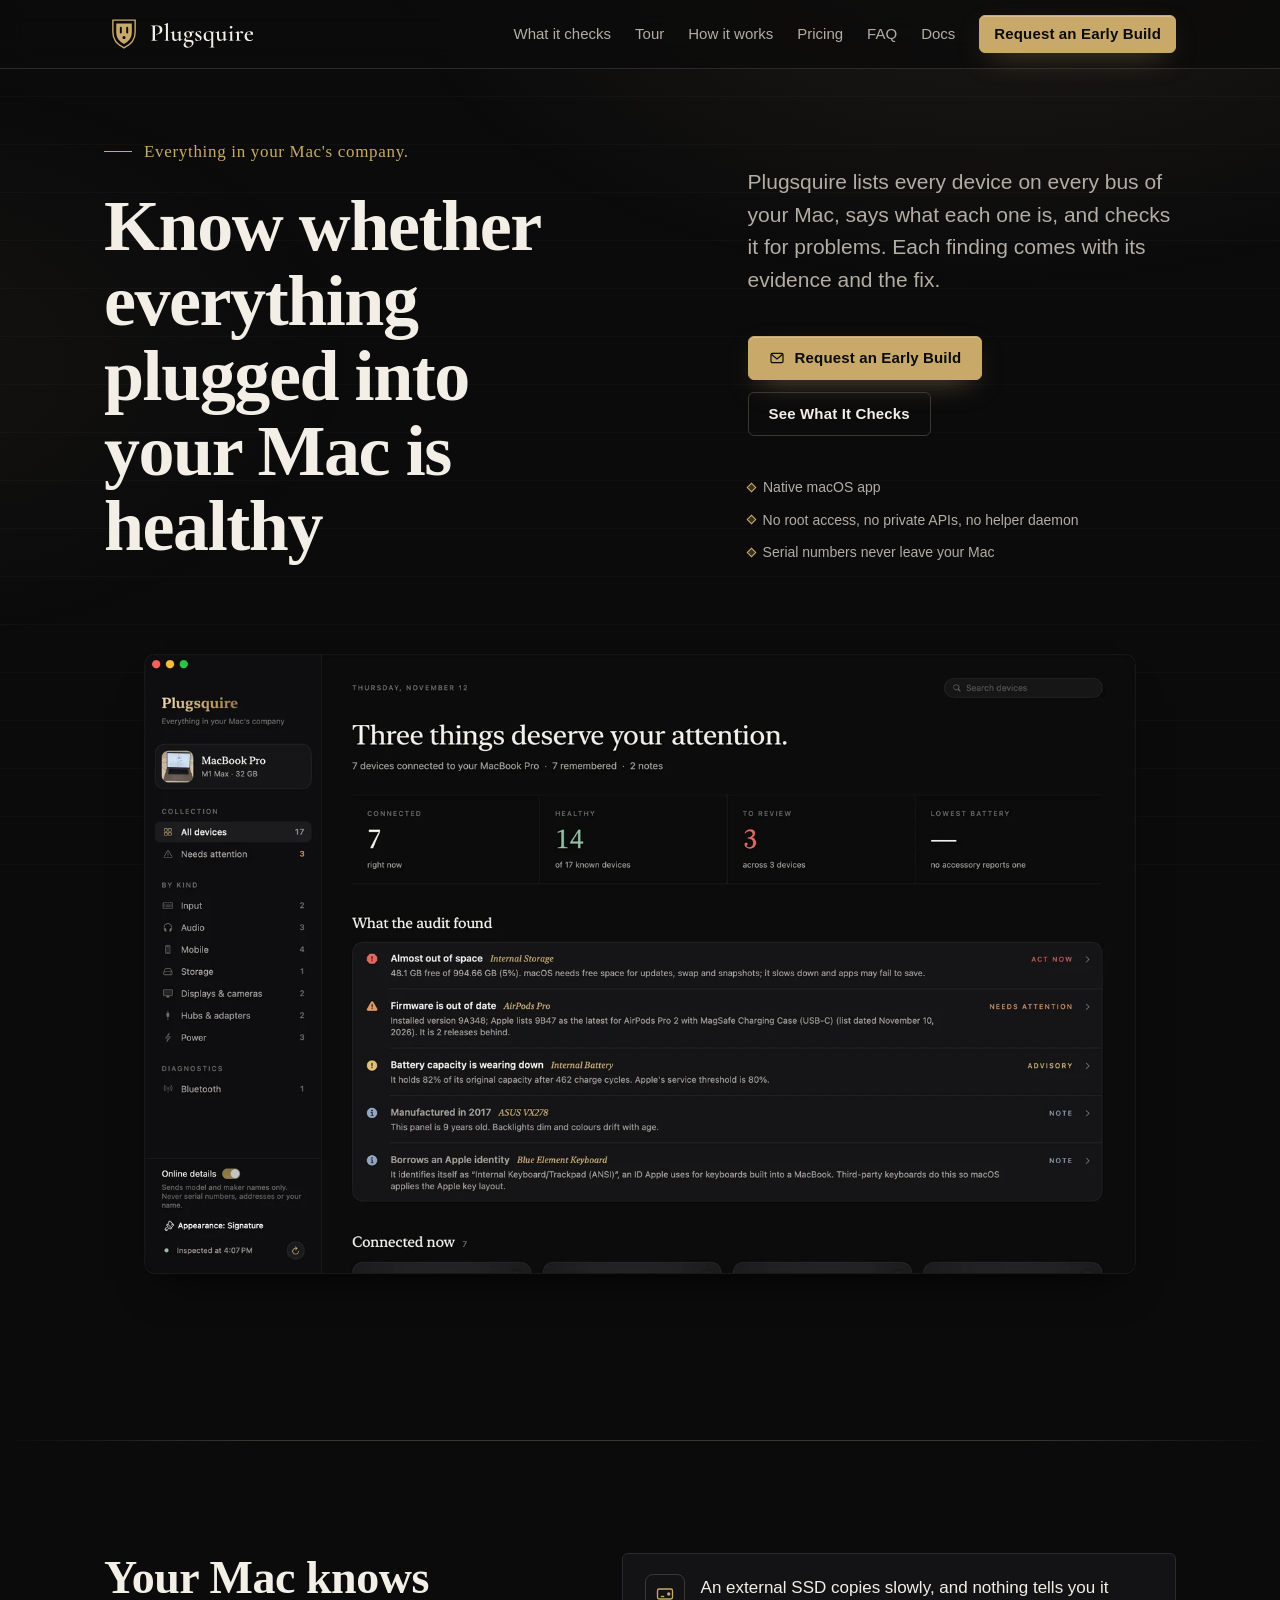
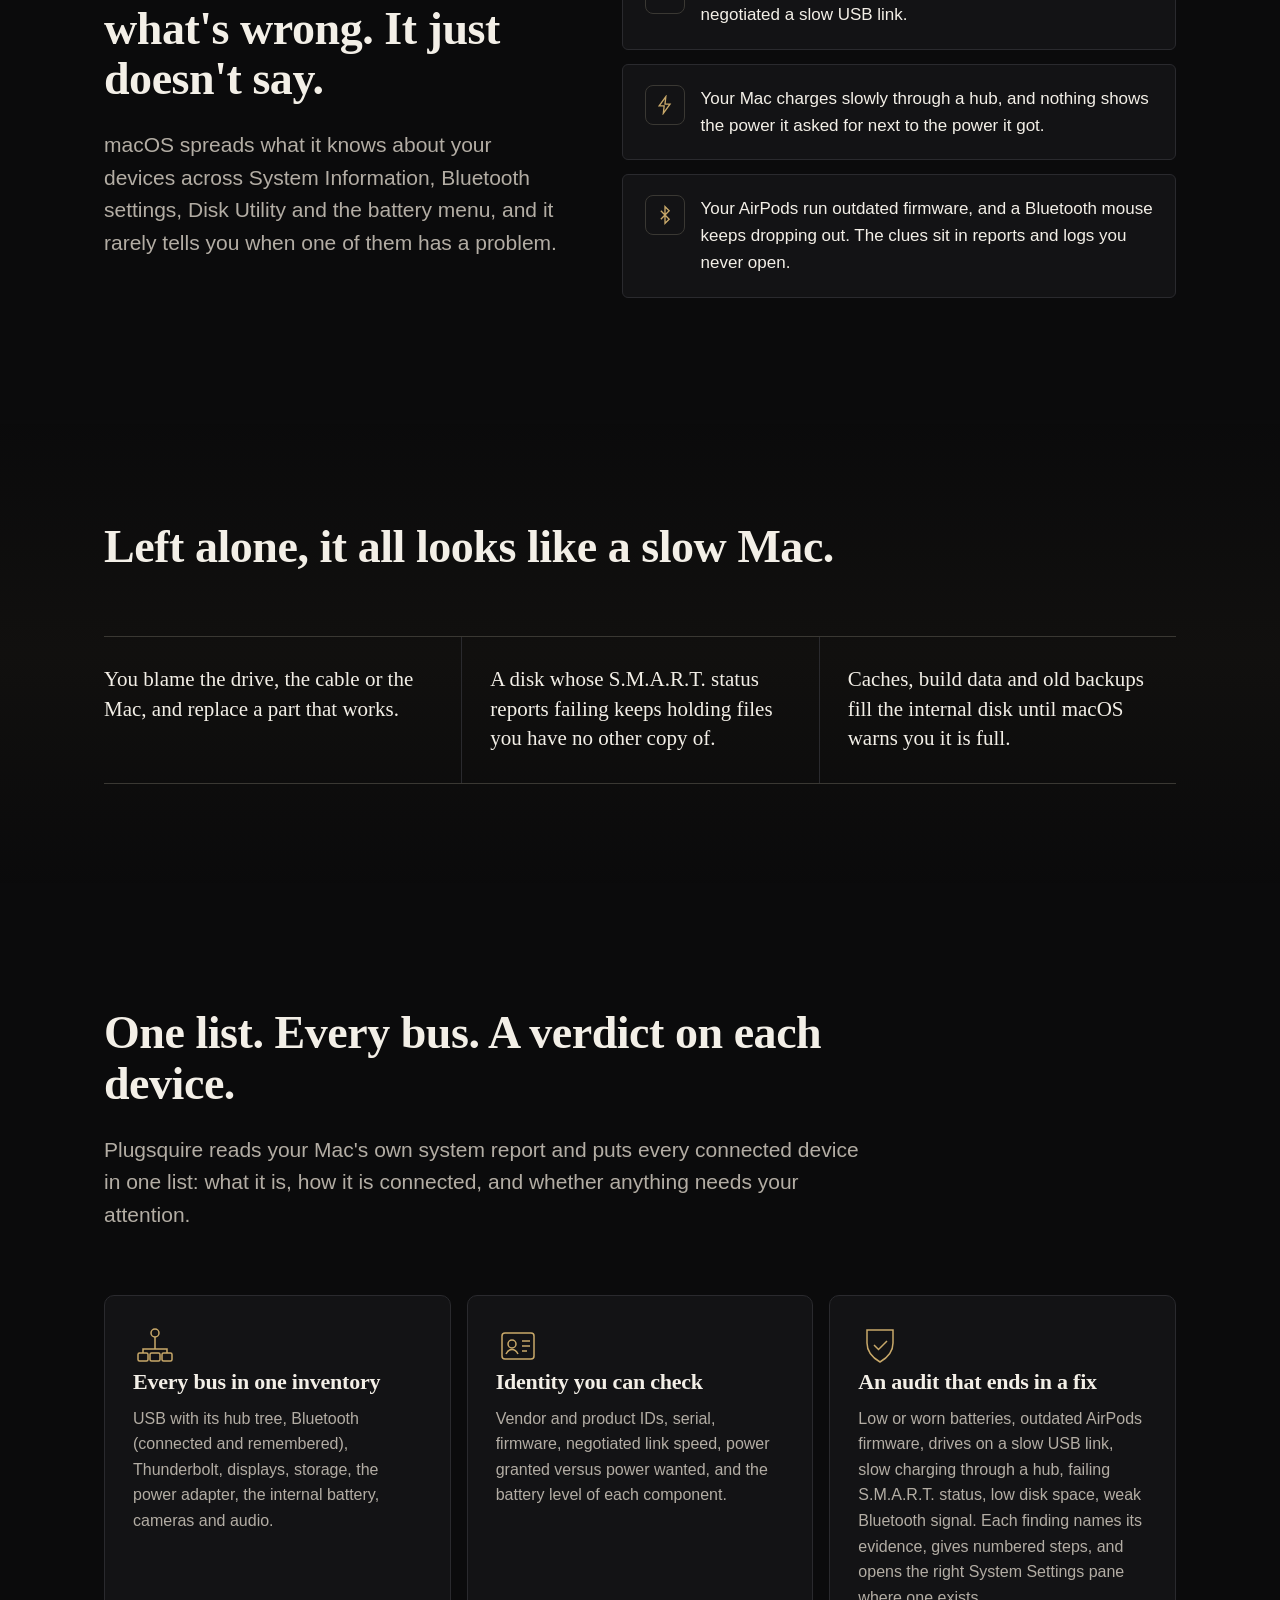
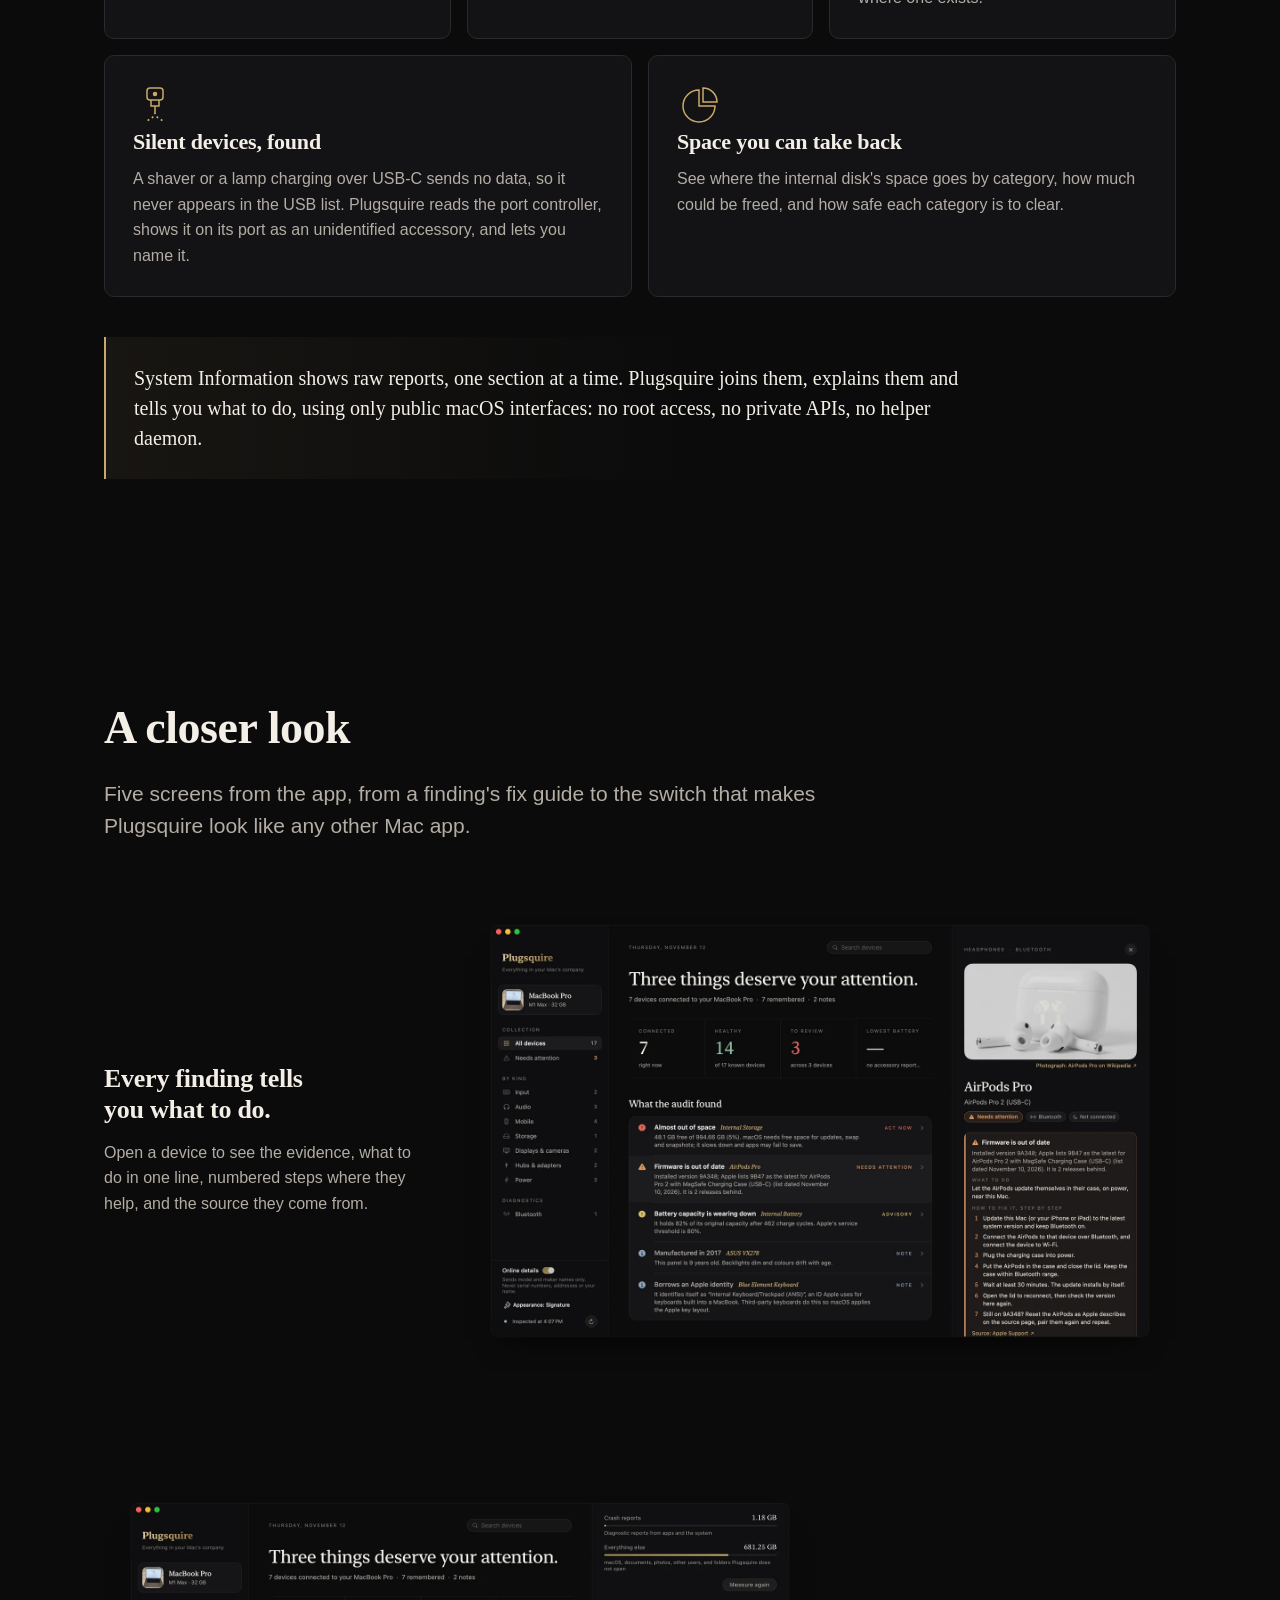
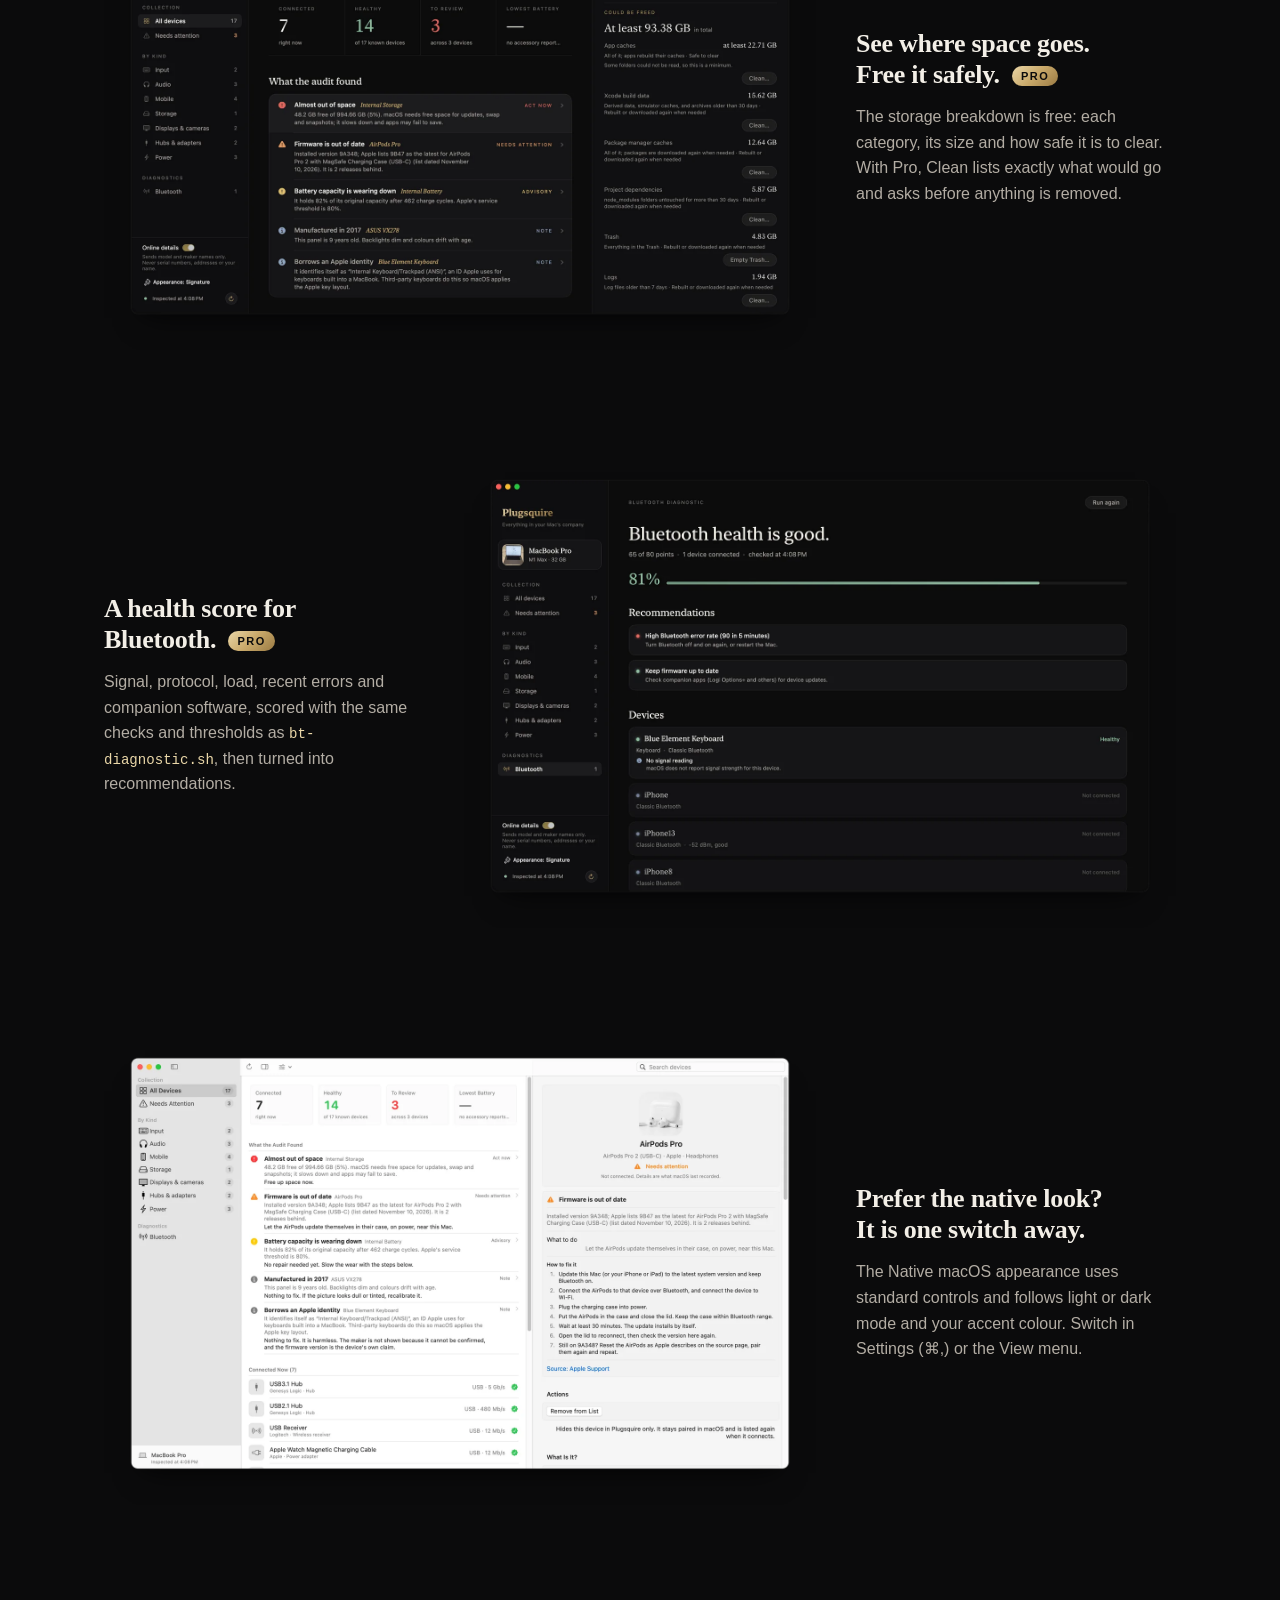
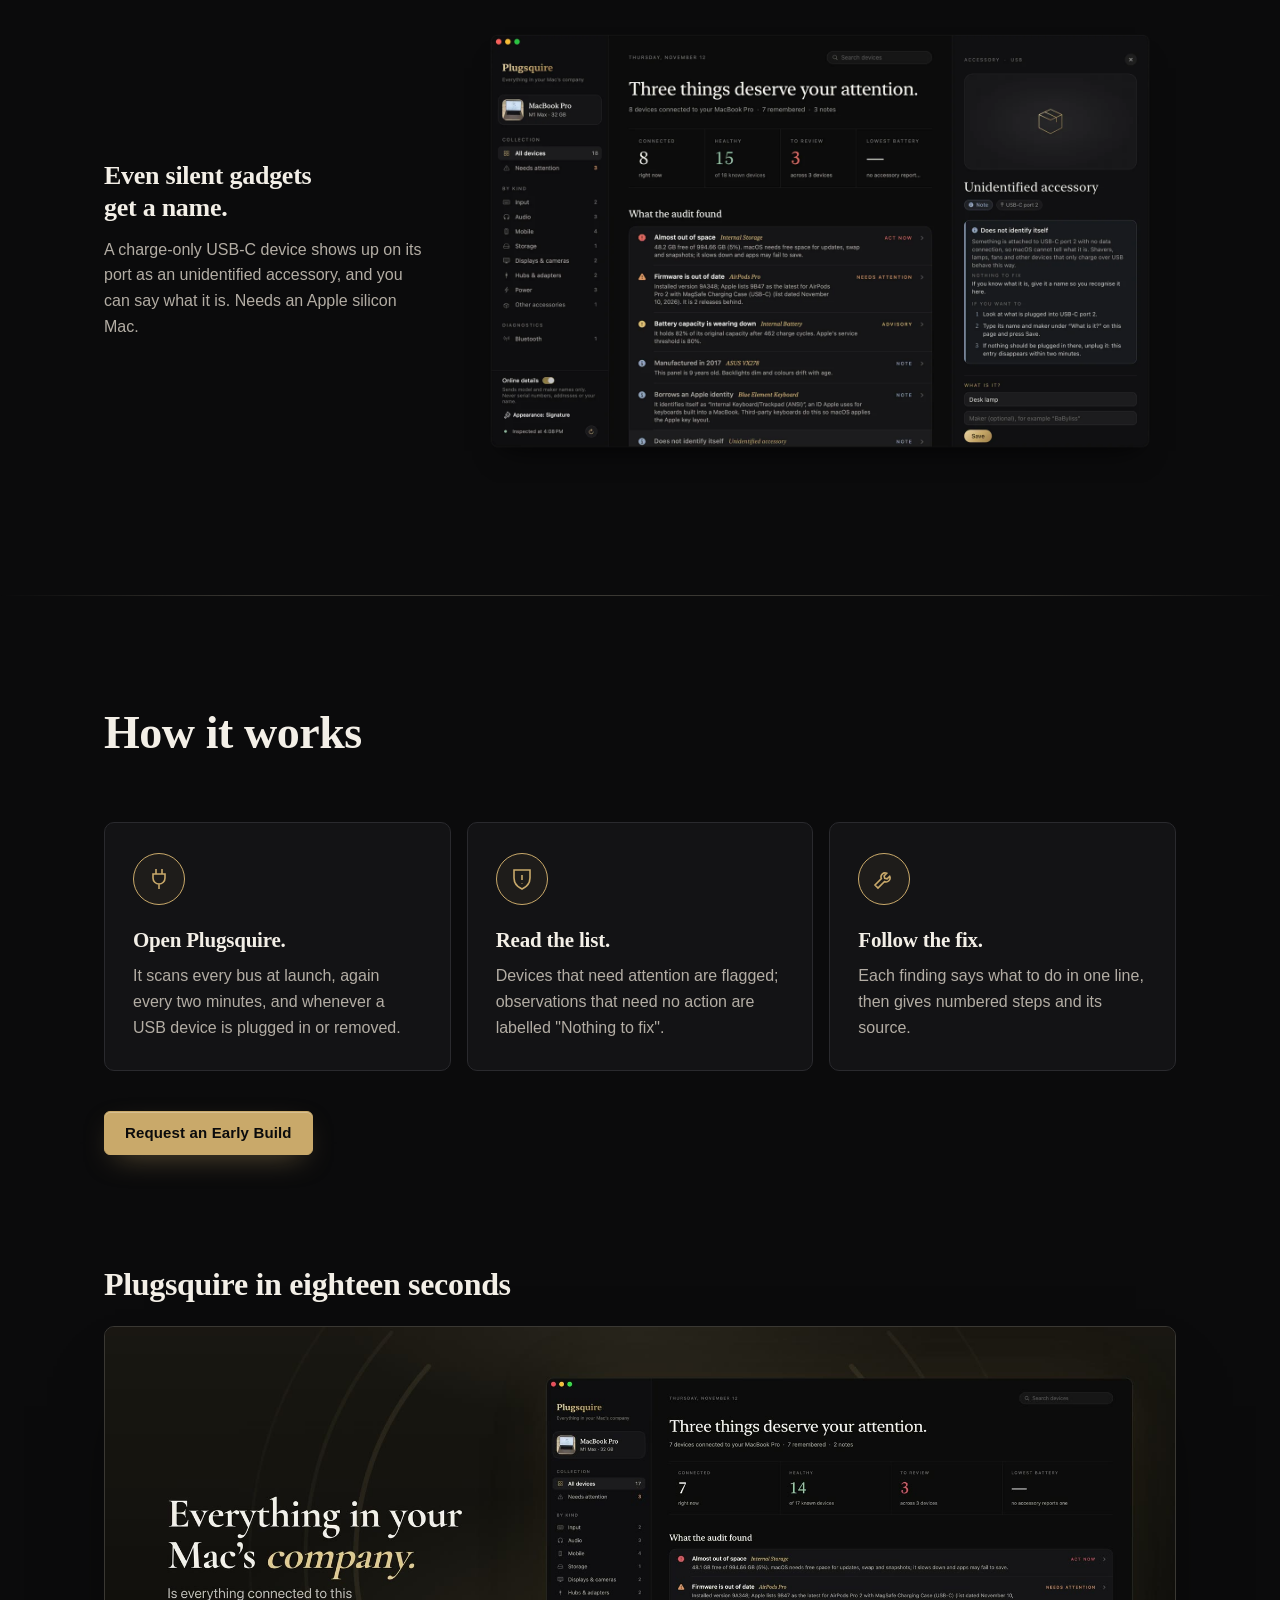
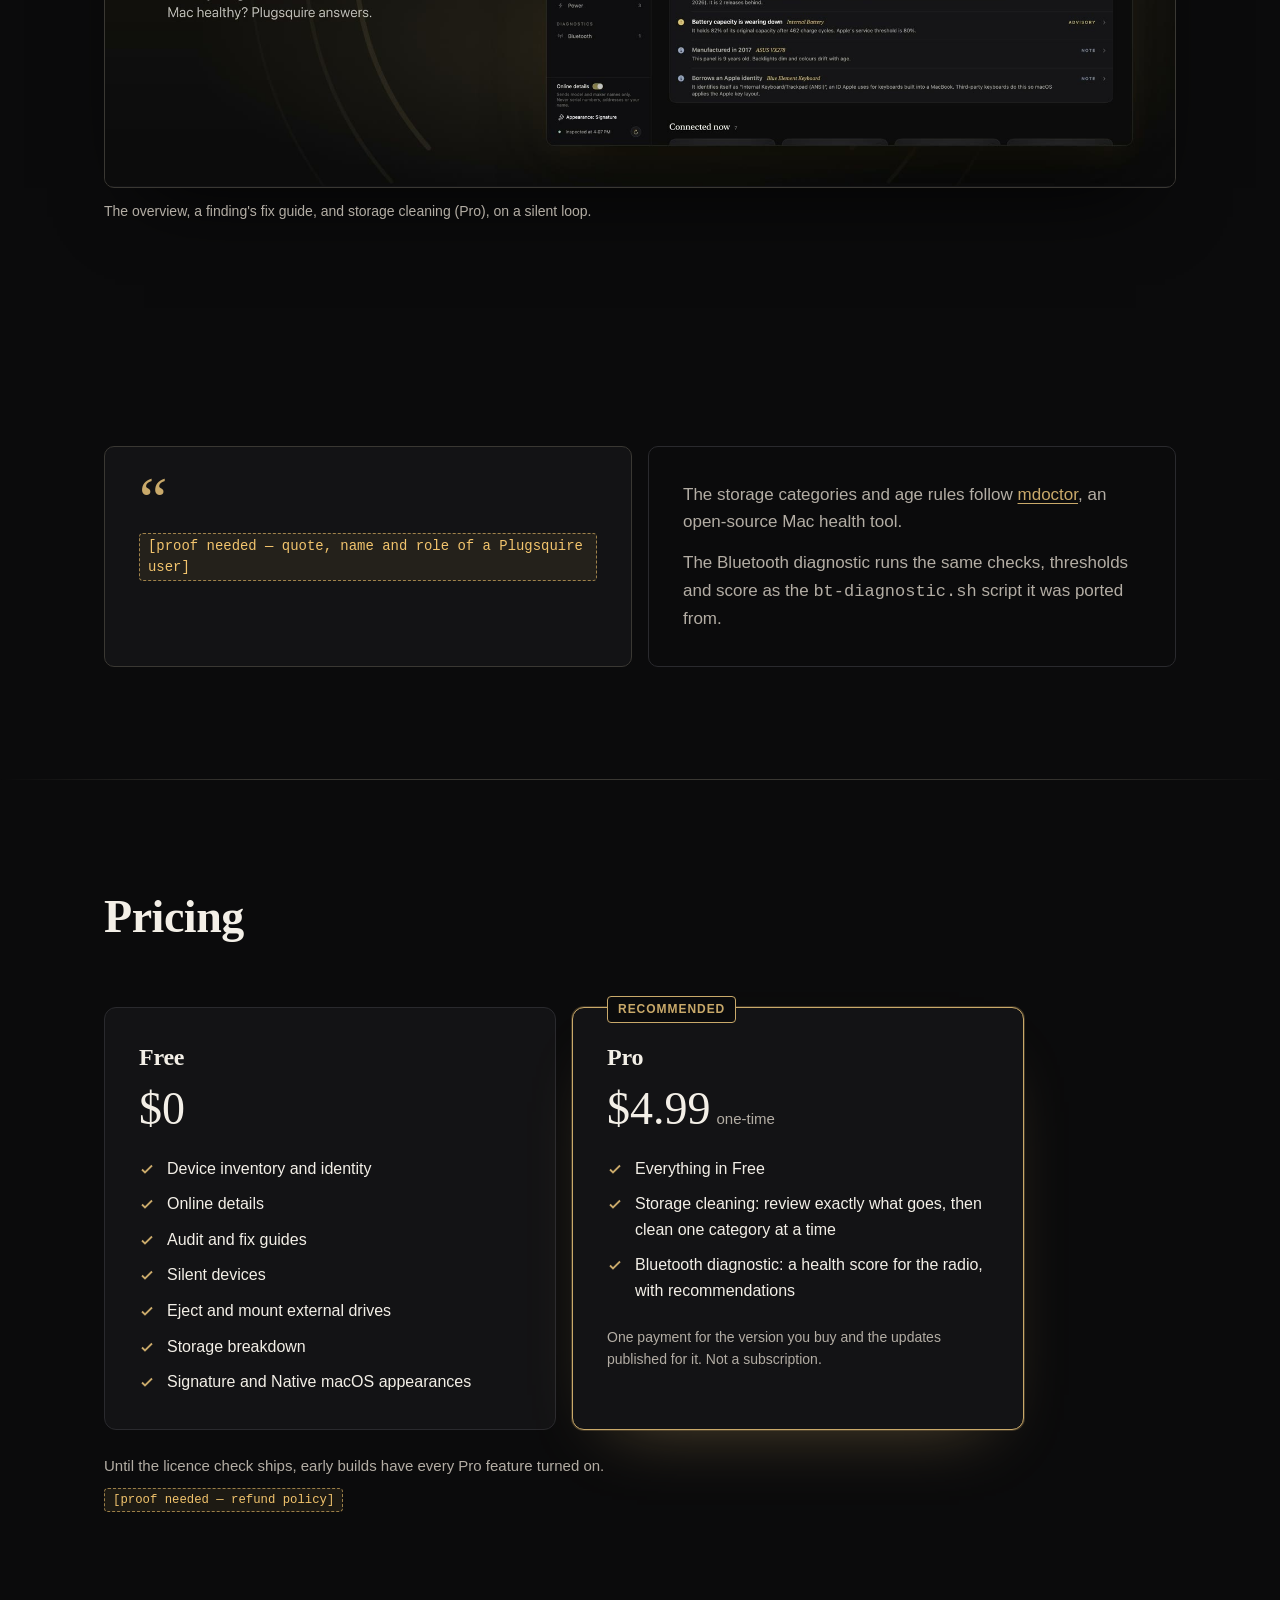
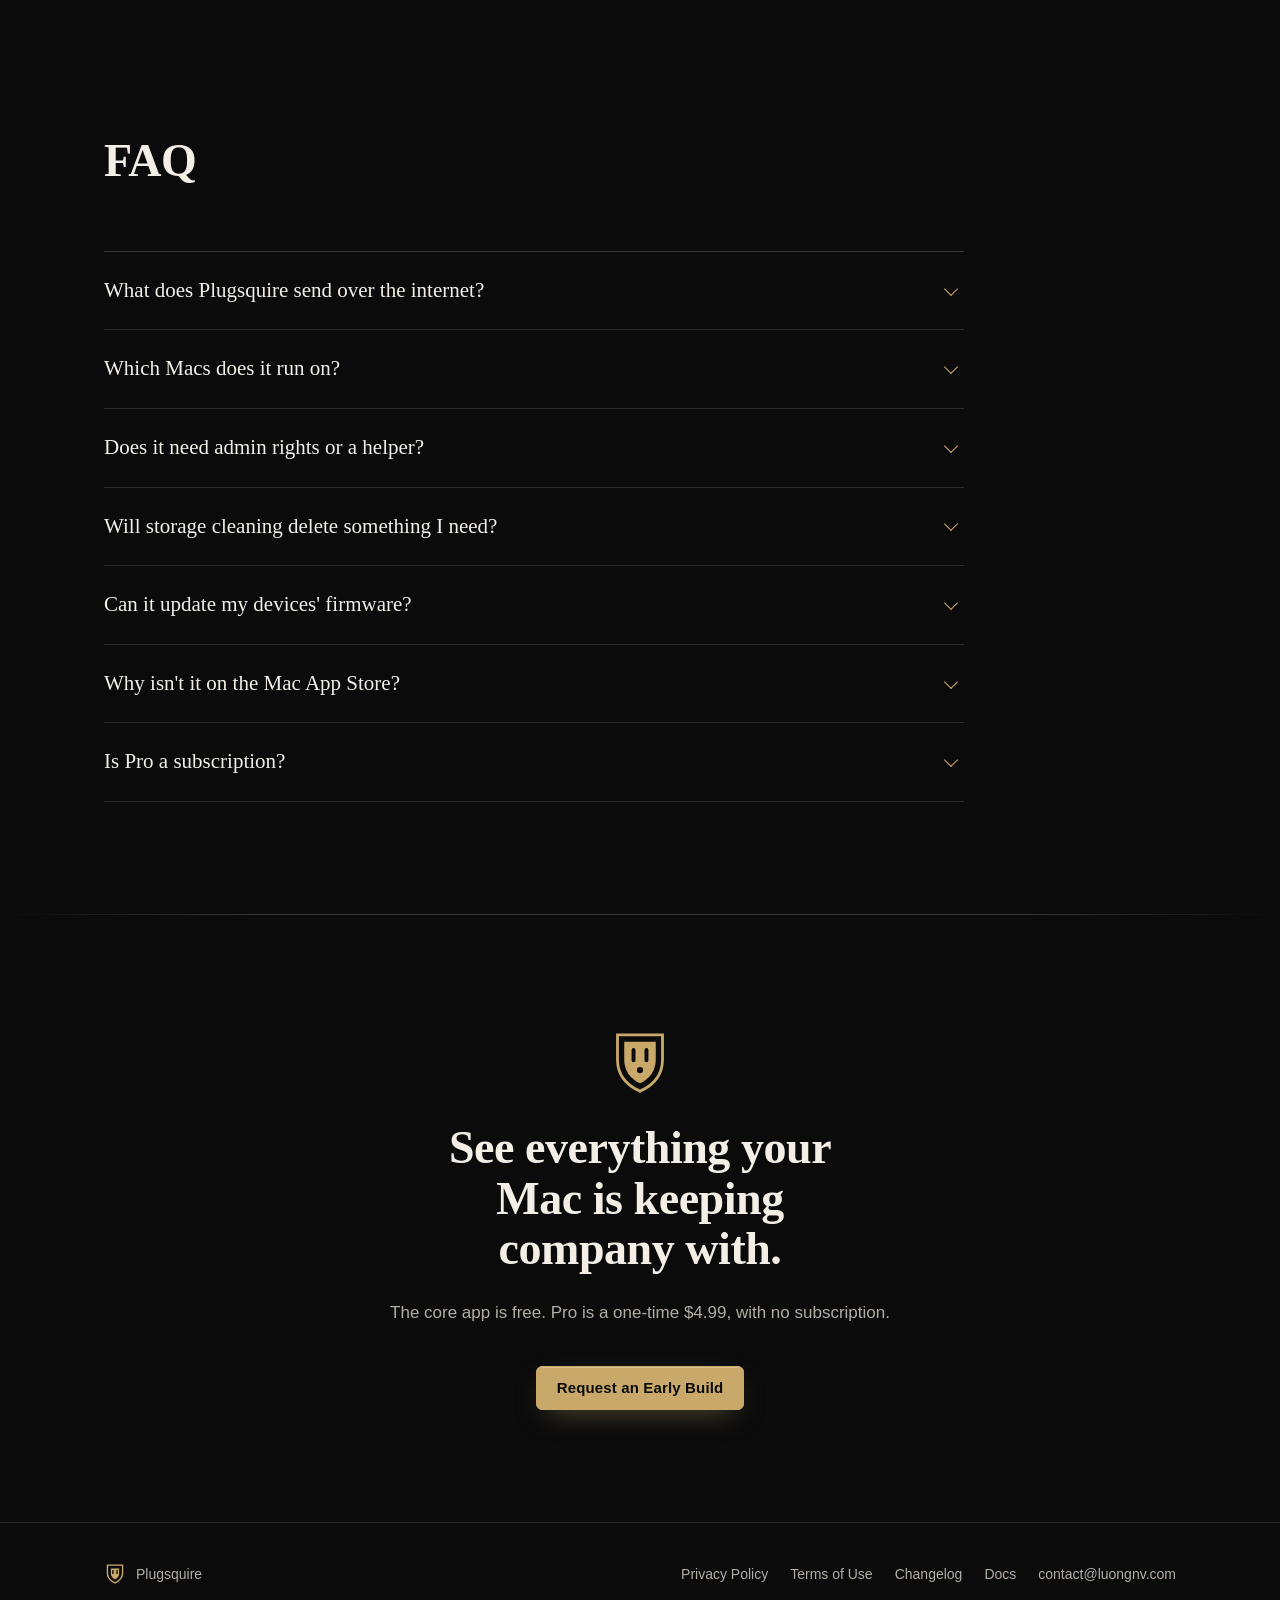
==== commit 160a26b6: "feat: show real app screenshots, a tour and the hero loop on the landing page - Replace the drawn "r" ====
--- a/index.html
+++ b/index.html
@@ -10,6 +10,11 @@
 <meta property="og:description" content="Know whether everything plugged into your Mac is healthy.">
 <meta property="og:type" content="website">
 <meta property="og:url" content="https://plugsquire.luongnv.com/">
+<meta property="og:image" content="https://plugsquire.luongnv.com/assets/media/og-image.jpg">
+<meta property="og:image:width" content="1200">
+<meta property="og:image:height" content="630">
+<meta property="og:image:alt" content="Plugsquire's overview window under the line “Everything in your Mac’s company.”">
+<meta name="twitter:card" content="summary_large_image">
 <link rel="icon" href="assets/favicon.svg" type="image/svg+xml">
 <link rel="stylesheet" href="css/style.css">
 </head>
@@ -22,6 +27,7 @@
     <a class="brand" href="index.html" aria-label="Plugsquire home"><img src="assets/logo-site.svg" alt="Plugsquire" width="178" height="40"></a>
     <nav class="nav" aria-label="Main">
       <a class="nav-link" href="#checks">What it checks</a>
+      <a class="nav-link" href="#tour">Tour</a>
       <a class="nav-link" href="#how">How it works</a>
       <a class="nav-link" href="#pricing">Pricing</a>
       <a class="nav-link" href="#faq">FAQ</a>
@@ -36,9 +42,12 @@
   <!-- Hero -->
   <section class="hero" aria-labelledby="hero-title">
     <div class="wrap hero-grid">
-      <div>
-        <p class="motto reveal reveal-1">Everything in your Mac's company.</p>
-        <h1 id="hero-title" class="reveal reveal-2">Know whether everything plugged into your Mac is healthy</h1>
+      <div class="hero-copy">
+        <div class="hero-title">
+          <p class="motto reveal reveal-1">Everything in your Mac's company.</p>
+          <h1 id="hero-title" class="reveal reveal-2">Know whether everything plugged into your Mac is healthy</h1>
+        </div>
+        <div class="hero-side">
         <p class="lead reveal reveal-3">Plugsquire lists every device on every bus of your Mac, says what each one is, and checks it for problems. Each finding comes with its evidence and the fix.</p>
         <div class="hero-ctas reveal reveal-4">
           <a class="btn btn-primary" href="mailto:contact@luongnv.com?subject=Plugsquire%20early%20access&amp;body=Please%20send%20me%20an%20early%20build%20of%20Plugsquire.">
@@ -51,23 +60,16 @@
           <li>No root access, no private APIs, no helper daemon</li>
           <li>Serial numbers never leave your Mac</li>
         </ul>
-      </div>
-
-      <!-- Decorative: the buses Plugsquire reads, drawn as a roll. Not a screenshot of the app. -->
-      <div class="roll" aria-hidden="true">
-        <div class="roll-head"><img src="assets/logo-icon.svg" alt=""><span>Plugsquire</span></div>
-        <ol>
-          <li>USB, with its hub tree<span class="dot"></span></li>
-          <li>Bluetooth, connected and remembered<span class="dot"></span></li>
-          <li>Thunderbolt<span class="dot"></span></li>
-          <li>Displays<span class="dot"></span></li>
-          <li>Storage<span class="dot"></span></li>
-          <li>Power adapter<span class="dot"></span></li>
-          <li>Internal battery<span class="dot"></span></li>
-          <li>Cameras<span class="dot"></span></li>
-          <li>Audio<span class="dot"></span></li>
-        </ol>
-      </div>
+        </div>
+      </div>
+
+      <!-- The app's overview window, captured with its own snapshot mode (Signature appearance). -->
+      <figure class="hero-shot reveal reveal-5">
+        <picture>
+          <source type="image/webp" srcset="assets/media/overview-1600.webp 1600w, assets/media/overview-2400.webp 2400w" sizes="(max-width: 1168px) 100vw, 1120px">
+          <img src="assets/media/overview-1200.png" width="1600" height="1046" alt="Plugsquire's overview: three things deserve your attention, seven devices connected, and the audit's findings, each with its device and severity." fetchpriority="high">
+        </picture>
+      </figure>
     </div>
   </section>
 
@@ -149,6 +151,73 @@
     </div>
   </section>
 
+  <!-- Tour: real windows from the app's snapshot mode. Pro features are labelled; the app itself has no Pro UI. -->
+  <section id="tour" class="tour" aria-labelledby="tour-title">
+    <div class="wrap">
+      <div class="section-head">
+        <h2 id="tour-title">A closer look</h2>
+        <p class="lead">Five screens from the app, from a finding's fix guide to the switch that makes Plugsquire look like any other Mac app.</p>
+      </div>
+
+      <div class="tour-list">
+        <article class="tour-item">
+          <div class="tour-copy">
+            <h3>Every finding tells you what to do.</h3>
+            <p>Open a device to see the evidence, what to do in one line, numbered steps where they help, and the source they come from.</p>
+          </div>
+          <picture class="tour-shot">
+            <source type="image/webp" srcset="assets/media/fix-guide-1600.webp">
+            <img src="assets/media/fix-guide-1200.png" width="1600" height="1046" loading="lazy" alt="AirPods Pro selected: a “Firmware is out of date” finding with what to do, seven numbered steps and its source, Apple Support.">
+          </picture>
+        </article>
+
+        <article class="tour-item">
+          <div class="tour-copy">
+            <h3>See where space goes. Free it safely. <span class="pro-tag">Pro</span></h3>
+            <p>The storage breakdown is free: each category, its size and how safe it is to clear. With Pro, Clean lists exactly what would go and asks before anything is removed.</p>
+          </div>
+          <picture class="tour-shot">
+            <source type="image/webp" srcset="assets/media/storage-1600.webp">
+            <img src="assets/media/storage-1200.png" width="1600" height="1046" loading="lazy" alt="Internal storage selected: “Could be freed” lists app caches, Xcode build data, package caches and more, each with a Clean button.">
+          </picture>
+        </article>
+
+        <article class="tour-item">
+          <div class="tour-copy">
+            <h3>A health score for Bluetooth. <span class="pro-tag">Pro</span></h3>
+            <p>Signal, protocol, load, recent errors and companion software, scored with the same checks and thresholds as <code>bt-diagnostic.sh</code>, then turned into recommendations.</p>
+          </div>
+          <picture class="tour-shot">
+            <source type="image/webp" srcset="assets/media/bluetooth-1600.webp">
+            <img src="assets/media/bluetooth-1200.png" width="1600" height="1046" loading="lazy" alt="Bluetooth diagnostic: “Bluetooth health is good.” with an 81% score, recommendations and the paired devices.">
+          </picture>
+        </article>
+
+        <article class="tour-item">
+          <div class="tour-copy">
+            <h3>Prefer the native look? It is one switch away.</h3>
+            <p>The Native macOS appearance uses standard controls and follows light or dark mode and your accent colour. Switch in Settings (⌘,) or the View menu.</p>
+          </div>
+          <picture class="tour-shot">
+            <source type="image/webp" srcset="assets/media/native-1600.webp">
+            <img src="assets/media/native-1200.png" width="1600" height="1046" loading="lazy" alt="The Native macOS appearance in light mode: a standard sidebar, stat tiles, the audit list and the AirPods Pro inspector.">
+          </picture>
+        </article>
+
+        <article class="tour-item">
+          <div class="tour-copy">
+            <h3>Even silent gadgets get a name.</h3>
+            <p>A charge-only USB-C device shows up on its port as an unidentified accessory, and you can say what it is. Needs an Apple silicon Mac.</p>
+          </div>
+          <picture class="tour-shot">
+            <source type="image/webp" srcset="assets/media/silent-1600.webp">
+            <img src="assets/media/silent-1200.png" width="1600" height="1046" loading="lazy" alt="An unidentified accessory on USB-C port 2, with the note “Does not identify itself” and a “What is it?” field to name it.">
+          </picture>
+        </article>
+      </div>
+    </div>
+  </section>
+
   <hr class="rule">
 
   <!-- How it works -->
@@ -177,6 +246,15 @@
       <div class="steps-cta">
         <a class="btn btn-primary" href="mailto:contact@luongnv.com?subject=Plugsquire%20early%20access&amp;body=Please%20send%20me%20an%20early%20build%20of%20Plugsquire.">Request an Early Build</a>
       </div>
+    </div>
+  </section>
+
+  <!-- Muted 18-second loop of the overview, a fix guide and storage cleaning. No audio track. -->
+  <section class="reel" aria-labelledby="reel-title">
+    <div class="wrap">
+      <h2 id="reel-title" class="reel-title">Plugsquire in eighteen seconds</h2>
+      <video class="reel-video" src="assets/media/plugsquire-loop.mp4" poster="assets/media/plugsquire-loop-poster.jpg" width="1920" height="824" autoplay muted loop playsinline preload="metadata" aria-describedby="reel-desc"></video>
+      <p id="reel-desc" class="reel-desc">The overview, a finding's fix guide, and storage cleaning (Pro), on a silent loop.</p>
     </div>
   </section>
 
--- a/css/style.css
+++ b/css/style.css
@@ -143,8 +143,10 @@
 
 /* ---------- Hero ---------- */
 .hero { padding: var(--space-5) 0 var(--space-6); }
-.hero-grid { display: grid; grid-template-columns: 1.12fr 0.88fr; gap: var(--space-5); align-items: center; }
-.hero h1 { margin-top: var(--space-3); max-width: 13ch; }
+.hero-grid { display: grid; grid-template-columns: minmax(0, 1fr); }
+.hero-copy { display: grid; grid-template-columns: minmax(0, 1.15fr) minmax(0, 0.85fr); gap: var(--space-3) var(--space-5); align-items: end; }
+.hero-side .lead { margin-top: 0; }
+.hero h1 { margin-top: var(--space-3); max-width: 14ch; }
 .hero .lead { margin-top: var(--space-3); max-width: 34em; }
 .hero-ctas { display: flex; flex-wrap: wrap; gap: 12px; margin-top: var(--space-4); }
 .trust {
@@ -157,42 +159,13 @@
   border: 1px solid var(--gold); background: rgba(201,169,106,.25);
 }
 
-/* The roll: a drawn muster of the buses Plugsquire reads. Decorative, not a screenshot. */
-.roll {
-  position: relative;
-  background: linear-gradient(180deg, var(--surface-2), var(--surface));
-  border: 1px solid var(--line-strong);
-  border-radius: 10px;
-  padding: 28px 28px 22px;
-  box-shadow: 0 40px 80px -40px rgba(0,0,0,.9), 0 0 0 6px rgba(201,169,106,.04);
-}
-.roll::before {
-  content: ""; position: absolute; inset: 7px; border: 1px solid rgba(201,169,106,.16); border-radius: 6px; pointer-events: none;
-}
-.roll-head { display: flex; align-items: center; gap: 14px; padding-bottom: 18px; border-bottom: 1px solid var(--line); }
-.roll-head img { width: 44px; height: 44px; }
-.roll-head span { font-family: var(--serif); font-size: 20px; color: var(--ink); }
-.roll ol { list-style: none; margin: 8px 0 0; padding: 0; }
-.roll li {
-  display: flex; align-items: baseline; gap: 10px; padding: 11px 0; border-bottom: 1px dashed var(--line);
-  font-size: 15px; color: var(--ink);
-  opacity: 0; animation: muster .5s ease forwards;
-}
-.roll li:last-child { border-bottom: 0; }
-.roll li::after {
-  content: ""; order: 2; flex: 1; border-bottom: 1px dotted rgba(179,173,164,.35); transform: translateY(-4px);
-}
-.roll li .dot { order: 3; width: 9px; height: 9px; border-radius: 50%; background: var(--gold); box-shadow: 0 0 0 4px rgba(201,169,106,.14); flex-shrink: 0; }
-.roll li:nth-child(1) { animation-delay: .10s; }
-.roll li:nth-child(2) { animation-delay: .18s; }
-.roll li:nth-child(3) { animation-delay: .26s; }
-.roll li:nth-child(4) { animation-delay: .34s; }
-.roll li:nth-child(5) { animation-delay: .42s; }
-.roll li:nth-child(6) { animation-delay: .50s; }
-.roll li:nth-child(7) { animation-delay: .58s; }
-.roll li:nth-child(8) { animation-delay: .66s; }
-.roll li:nth-child(9) { animation-delay: .74s; }
-@keyframes muster { from { opacity: 0; transform: translateX(-6px); } to { opacity: 1; transform: none; } }
+/* The hero shot: the app's real overview window (transparent PNG/WebP with its own soft shadow). */
+.hero-shot { margin: var(--space-5) 0 0; position: relative; }
+.hero-shot::before {
+  content: ""; position: absolute; inset: 8% 6% -4%; z-index: -1; pointer-events: none;
+  background: radial-gradient(closest-side, rgba(201,169,106,.16), transparent 75%);
+}
+.hero-shot img { width: 100%; height: auto; }
 
 /* Staggered page-load reveal for the hero copy. */
 .reveal { opacity: 0; animation: rise .7s cubic-bezier(.2,.7,.2,1) forwards; }
@@ -232,6 +205,32 @@
   background: linear-gradient(90deg, rgba(201,169,106,.07), transparent 70%);
   font-family: var(--serif); font-size: 20px; line-height: 1.5; color: var(--ink); max-width: 900px;
 }
+
+/* ---------- Tour ---------- */
+.tour-list { display: grid; gap: var(--space-6); }
+.tour-item { display: grid; grid-template-columns: minmax(0, 0.62fr) minmax(0, 1.38fr); gap: var(--space-4); align-items: center; }
+.tour-item:nth-child(even) { grid-template-columns: minmax(0, 1.38fr) minmax(0, 0.62fr); }
+.tour-item:nth-child(even) .tour-copy { order: 2; }
+.tour-copy h3 { font-size: 26px; line-height: 1.2; text-wrap: balance; }
+.tour-copy p { margin-top: 14px; color: var(--muted); font-size: 16px; }
+.tour-copy code { font-family: var(--mono); font-size: .88em; color: var(--gold-soft); }
+.tour-shot { display: block; min-width: 0; }
+.tour-shot img { width: 100%; height: auto; }
+.pro-tag {
+  display: inline-block; vertical-align: .28em; margin-left: 6px;
+  font: 600 11px/1 var(--sans); letter-spacing: .14em; text-transform: uppercase;
+  color: var(--on-gold); background: linear-gradient(135deg, var(--gold-soft), var(--gold), var(--gold-deep));
+  padding: 5px 9px 4px; border-radius: 99px;
+}
+
+/* ---------- Reel (muted loop) ---------- */
+.reel { padding-top: 0; }
+.reel-title { font-size: clamp(24px, 3vw, 32px); margin-bottom: var(--space-3); }
+.reel-video {
+  display: block; width: 100%; height: auto; border-radius: 10px; border: 1px solid var(--line-strong);
+  background: var(--surface); box-shadow: 0 40px 80px -40px rgba(0,0,0,.9);
+}
+.reel-desc { margin-top: 12px; color: var(--muted); font-size: 14px; }
 
 /* ---------- How it works ---------- */
 .steps { display: grid; grid-template-columns: repeat(3, 1fr); gap: 16px; counter-reset: step; margin: 0; padding: 0; list-style: none; }
@@ -336,7 +335,10 @@
 
 /* ---------- Responsive ---------- */
 @media (max-width: 960px) {
-  .hero-grid, .split, .proof-grid { grid-template-columns: 1fr; }
+  .split, .proof-grid, .hero-copy { grid-template-columns: 1fr; }
+  .tour-item, .tour-item:nth-child(even) { grid-template-columns: minmax(0, 1fr); gap: var(--space-3); }
+  .tour-item:nth-child(even) .tour-copy { order: 0; }
+  .tour-list { gap: var(--space-5); }
   .hero h1 { max-width: 16ch; }
   .features { grid-template-columns: 1fr 1fr; }
   .feature, .feature:nth-child(4), .feature:nth-child(5) { grid-column: span 1; }
@@ -355,7 +357,6 @@
   .brand img { height: 34px; }
   .nav { gap: 12px; }
   .hero-ctas .btn { width: 100%; }
-  .roll { padding: 22px 20px 16px; }
   .plan, .quote, .note { padding: 26px 22px; }
   .flags td:first-child { white-space: normal; }
   .site-footer .wrap { flex-direction: column; align-items: flex-start; }
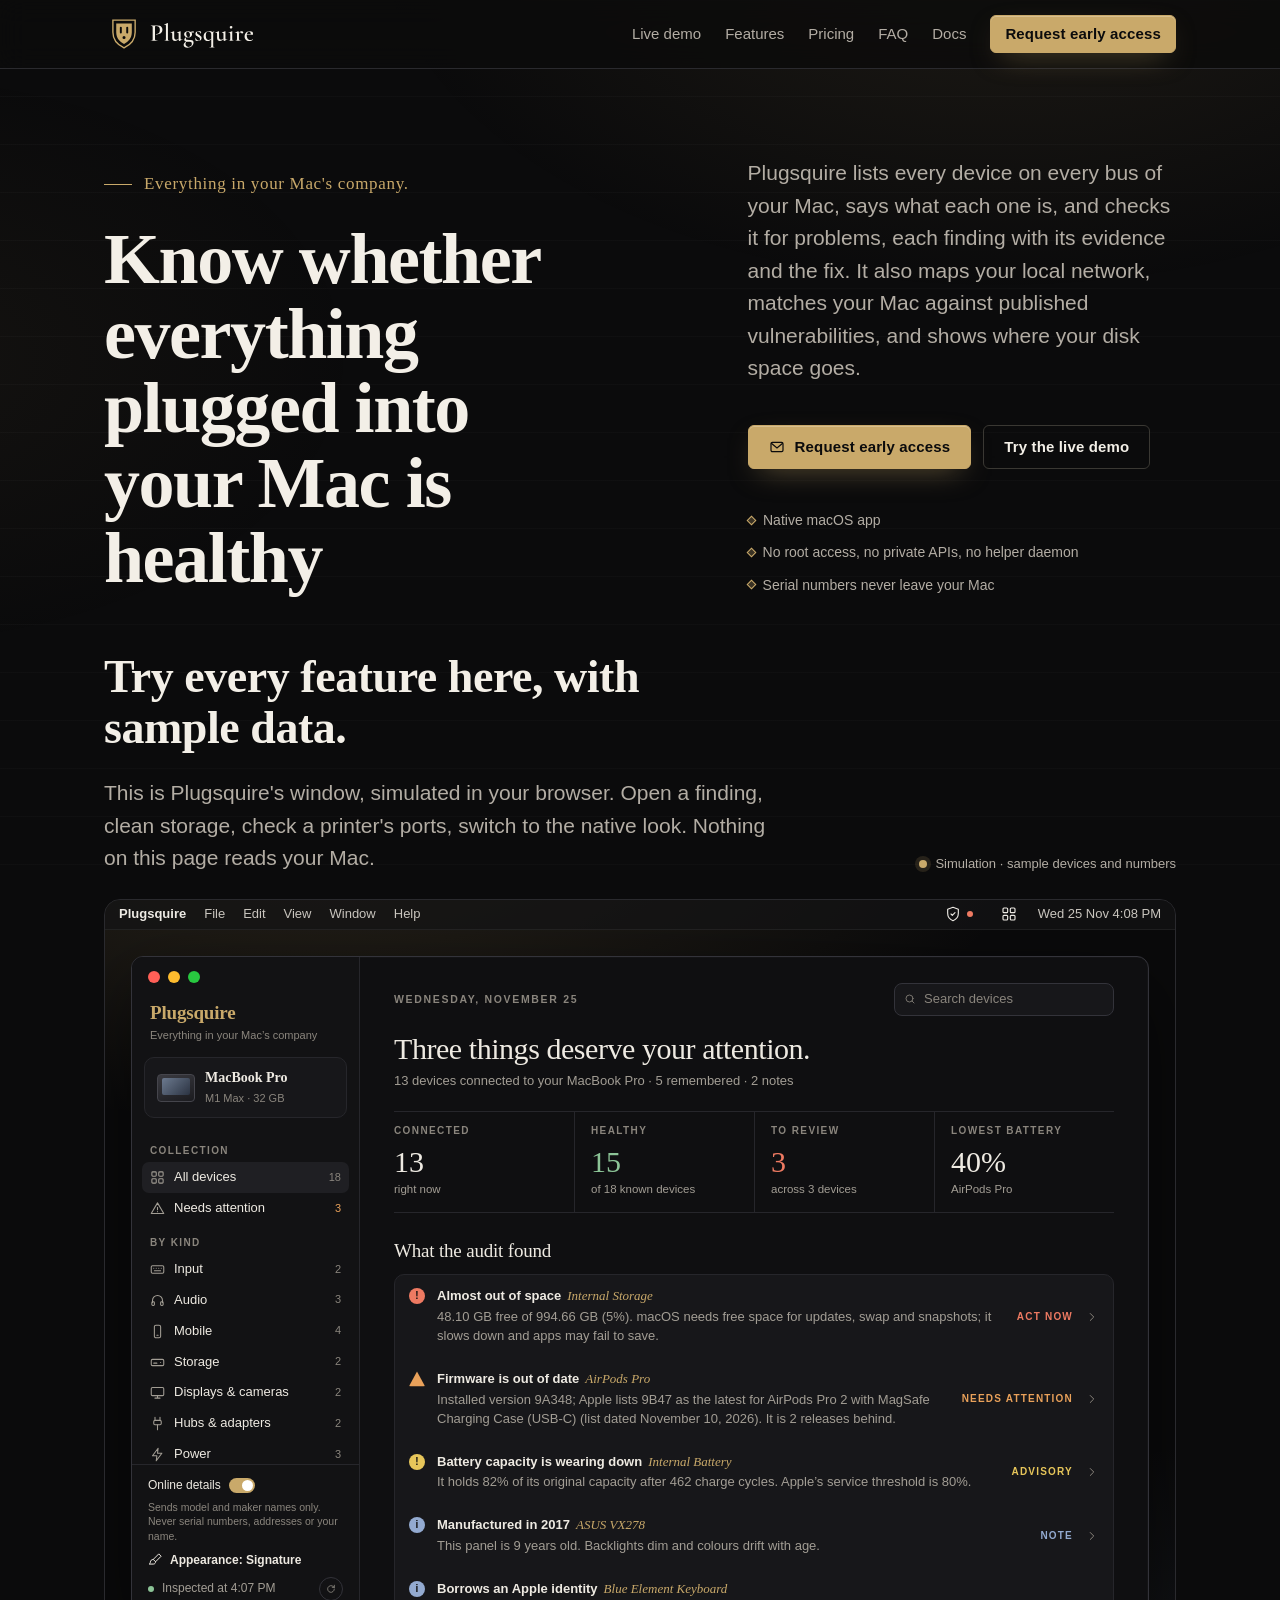
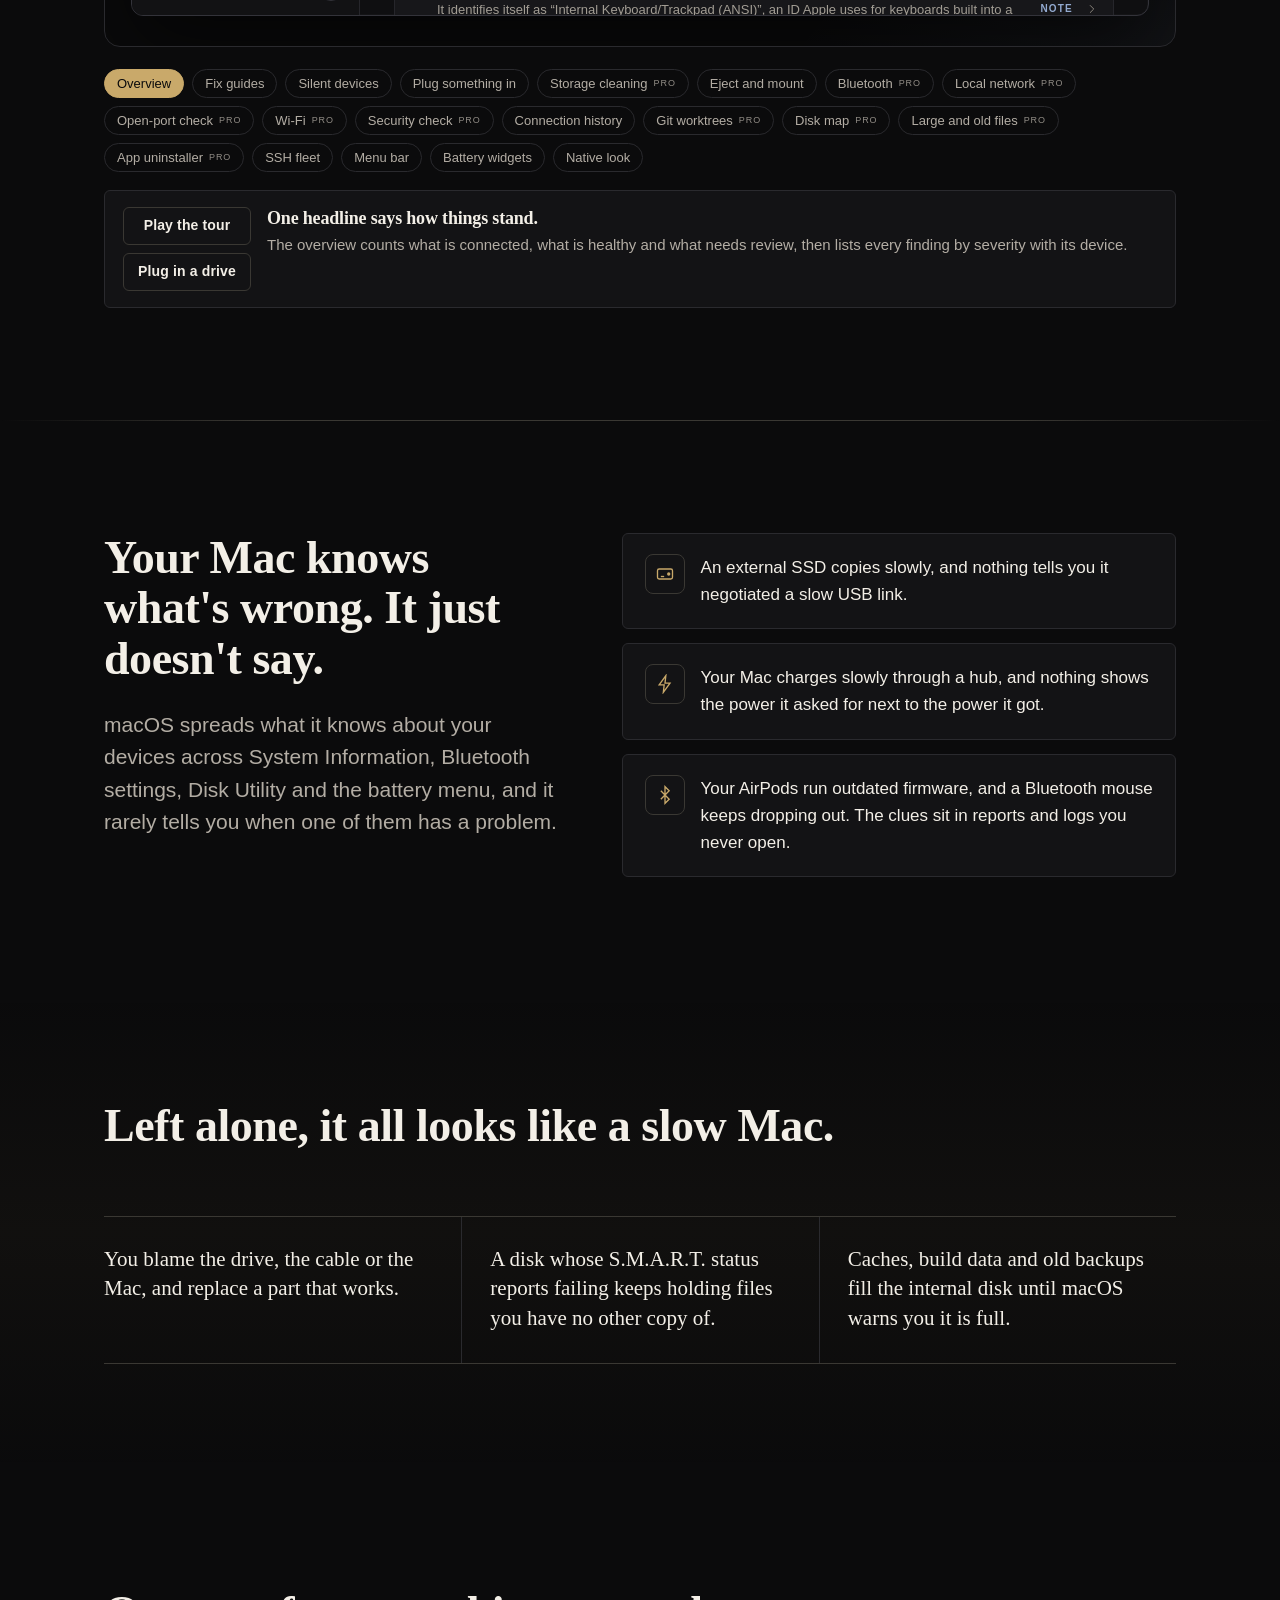
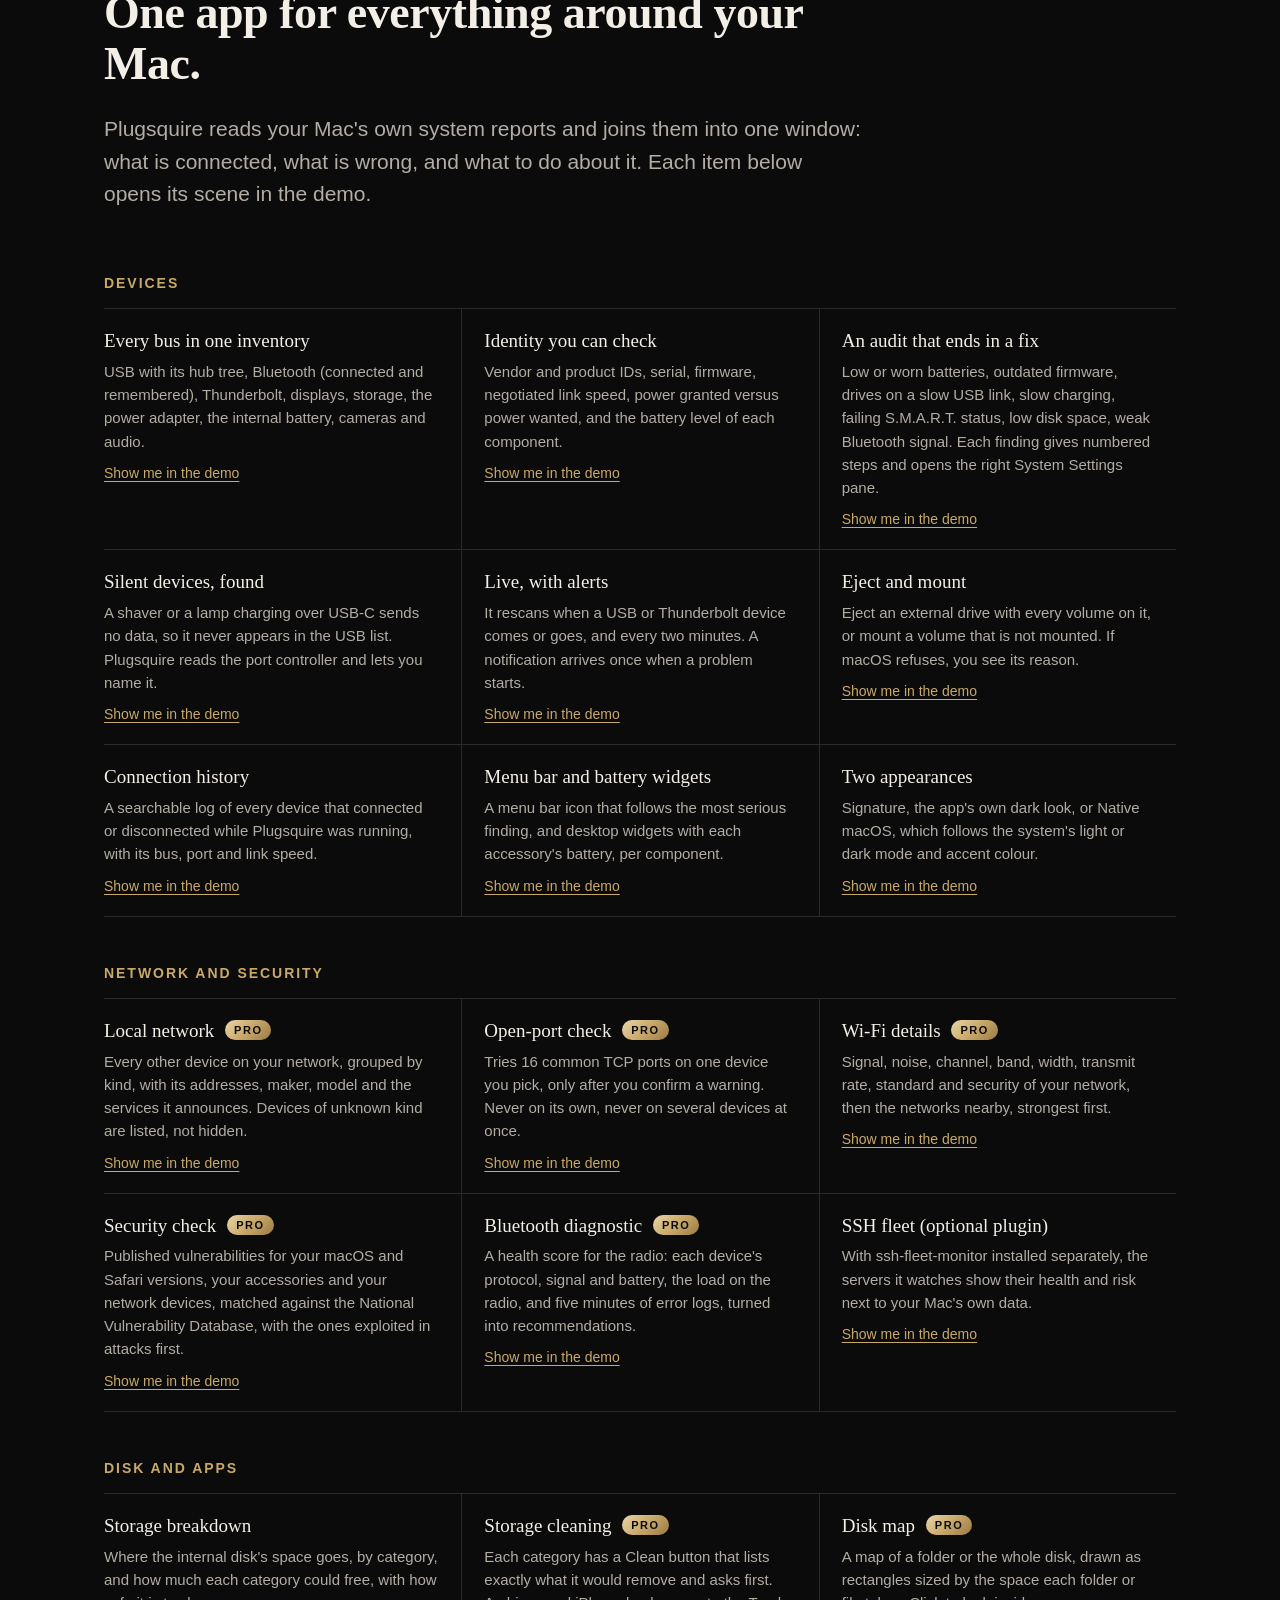
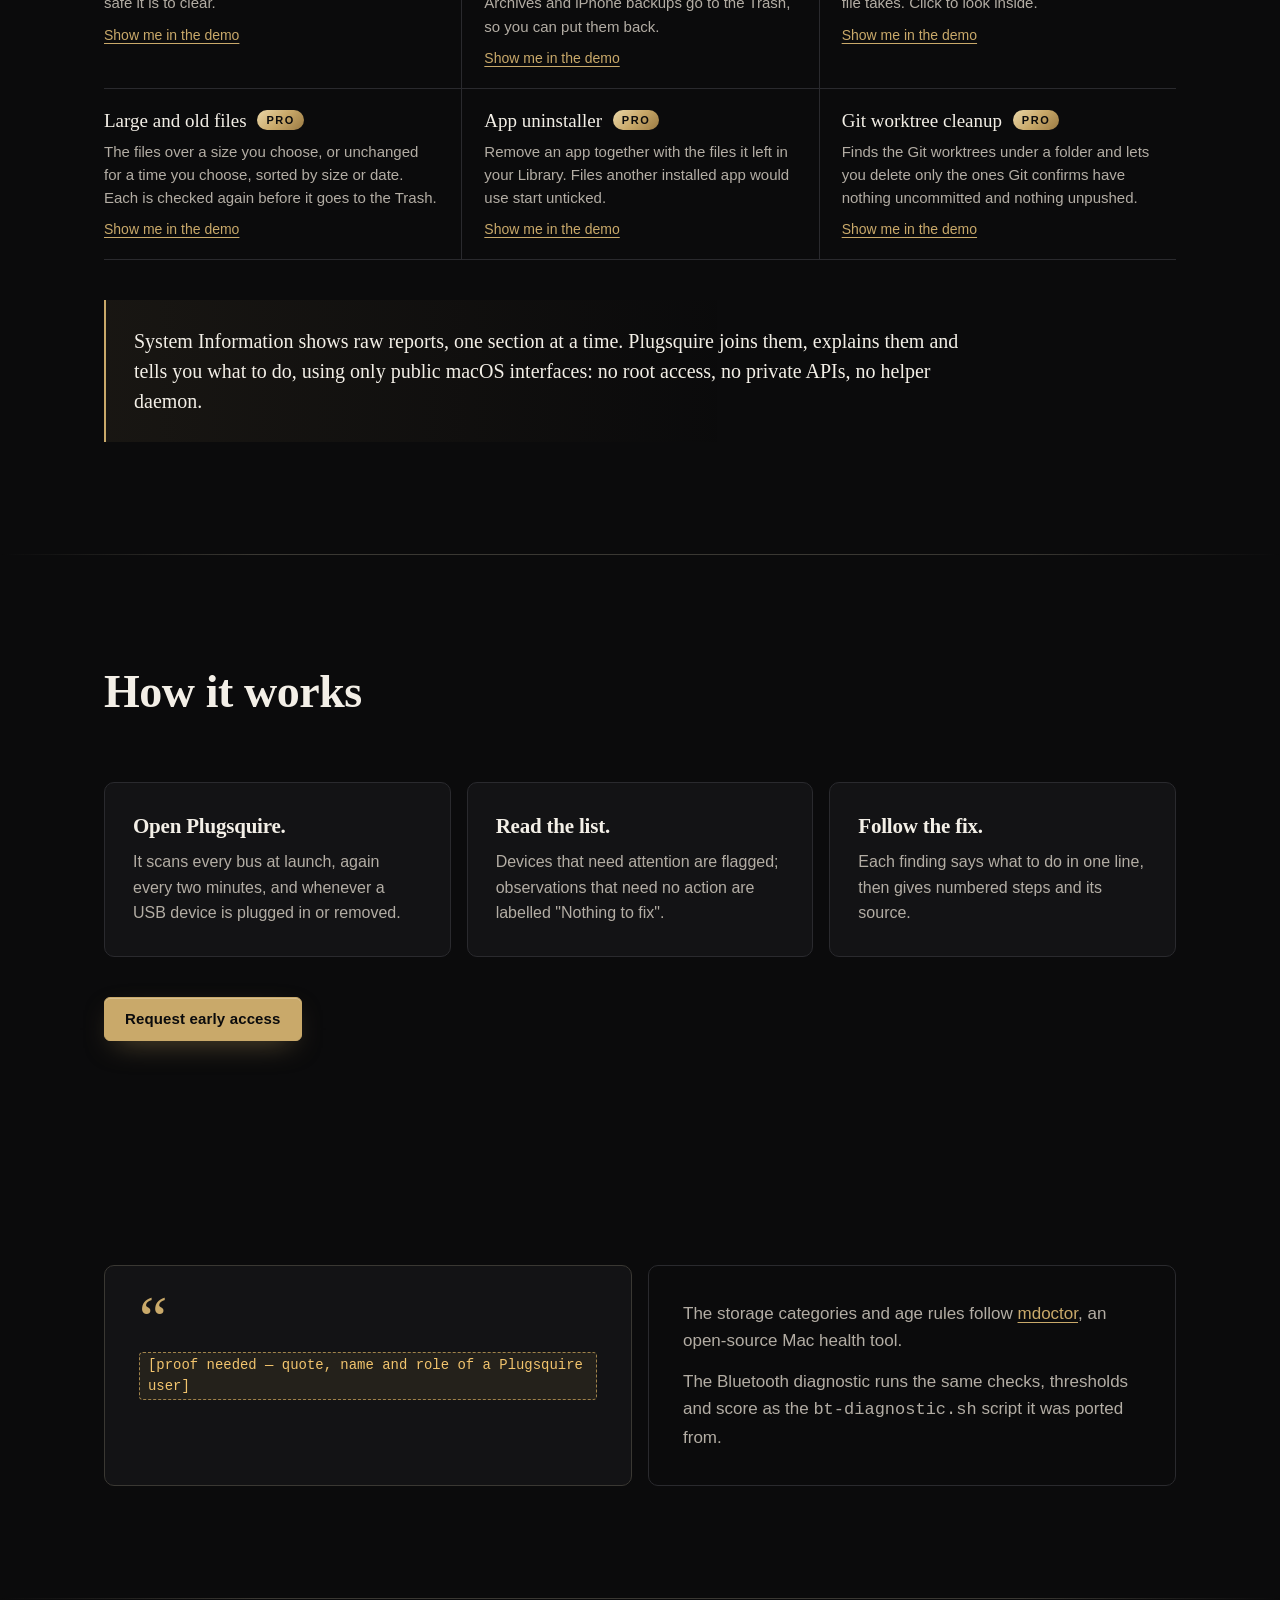
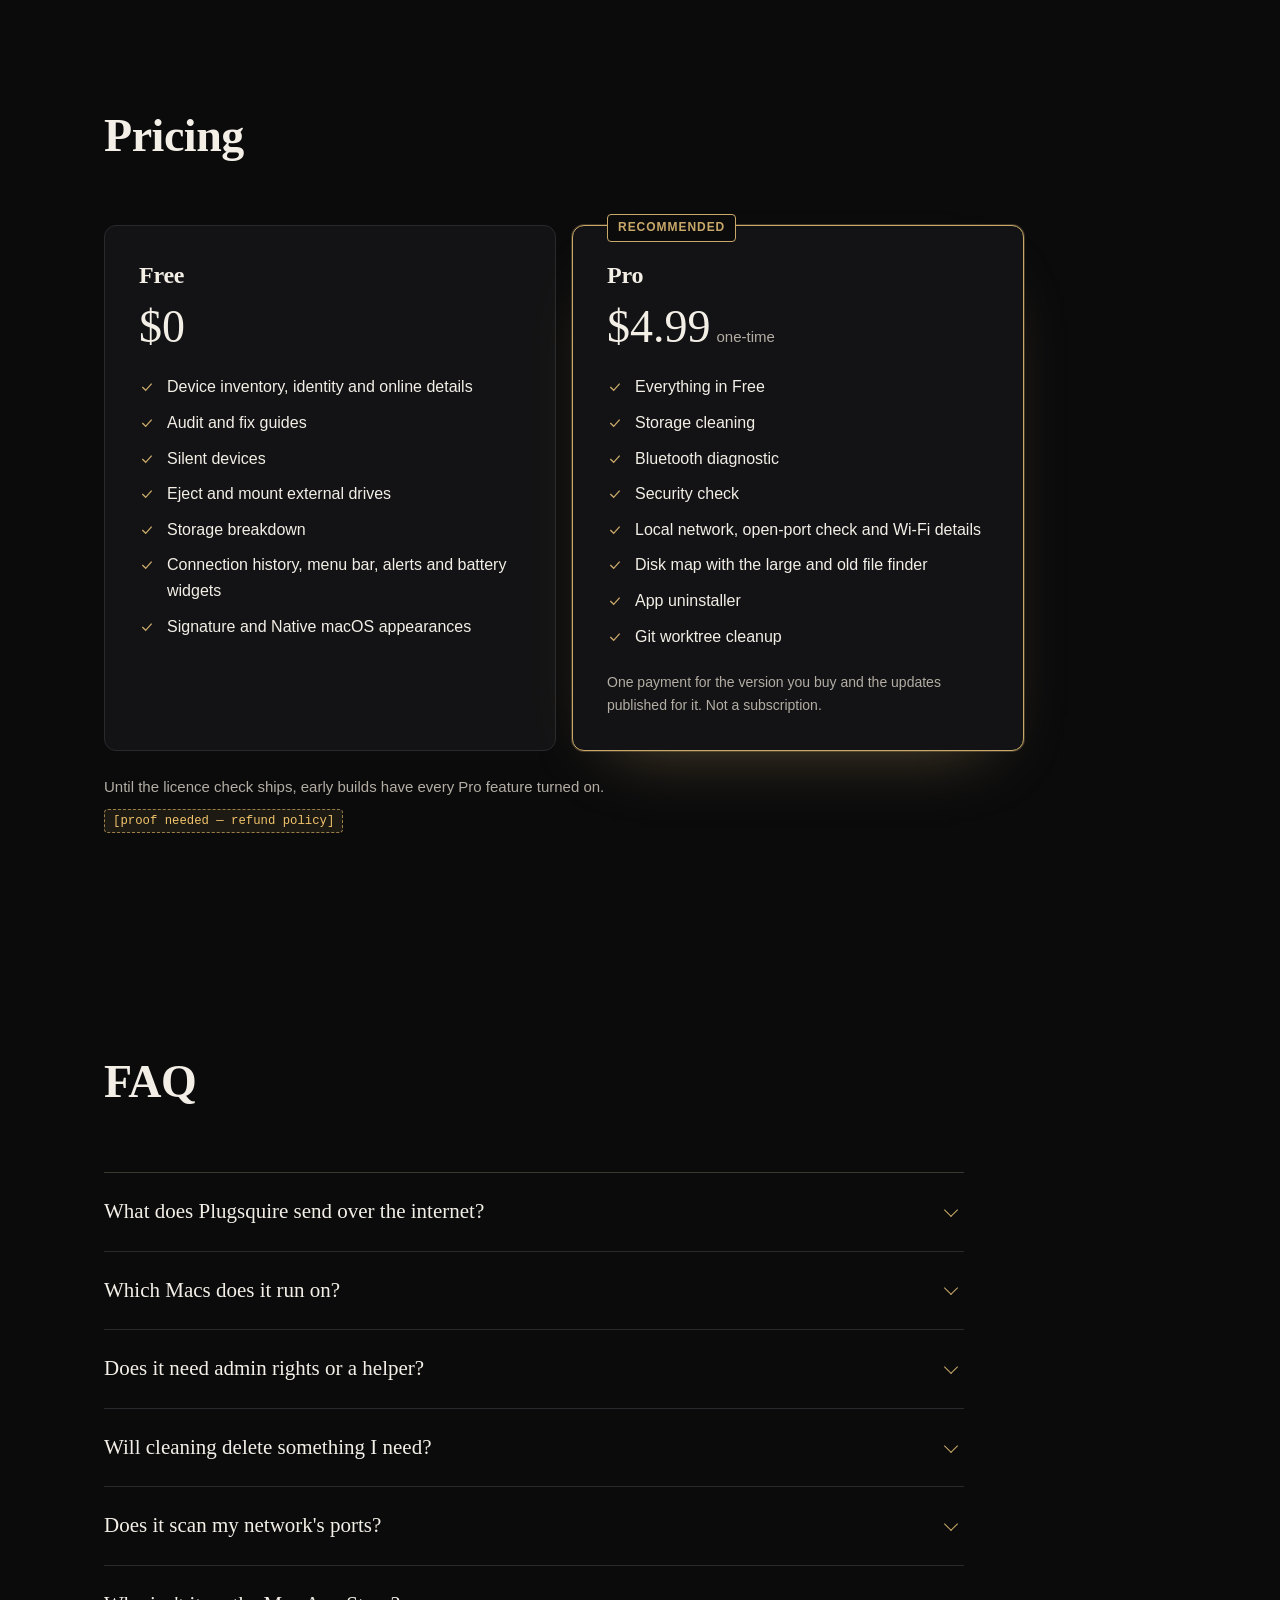
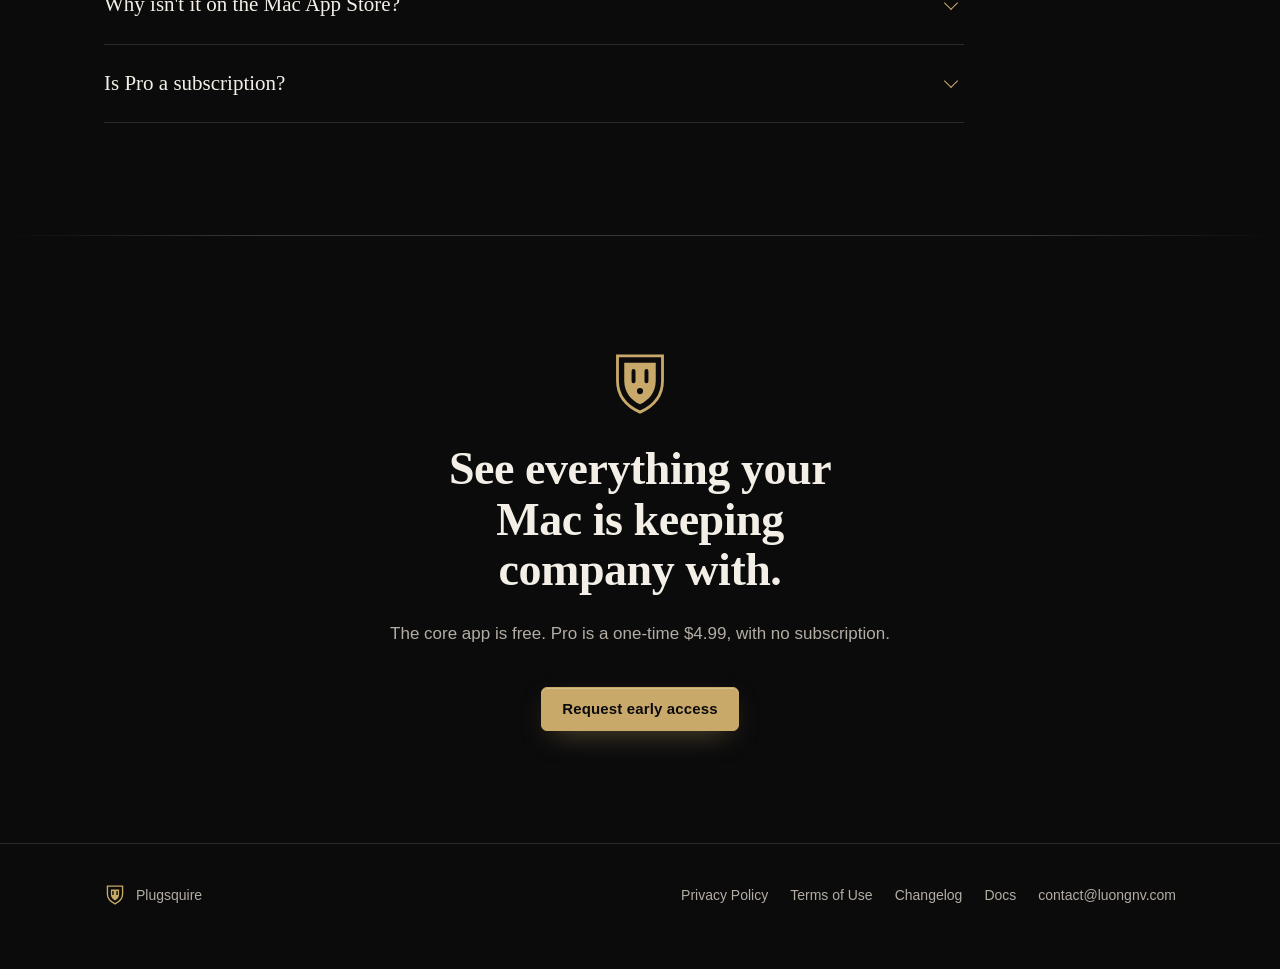
==== commit bd972d45: "feat: replace the screenshot tour with a live simulation of every feature The landing page now centr" ====
--- a/index.html
+++ b/index.html
@@ -4,10 +4,10 @@
 <meta charset="utf-8">
 <meta name="viewport" content="width=device-width, initial-scale=1">
 <title>Plugsquire · Know whether everything plugged into your Mac is healthy</title>
-<meta name="description" content="Plugsquire lists every device on every bus of your Mac, says what each one is, and checks it for problems. Each finding comes with its evidence and the fix.">
+<meta name="description" content="Plugsquire lists every device on every bus of your Mac, says what each one is, and checks it for problems, each finding with its evidence and the fix. Try every feature in the live demo.">
 <meta name="theme-color" content="#0B0B0C">
 <meta property="og:title" content="Plugsquire">
-<meta property="og:description" content="Know whether everything plugged into your Mac is healthy.">
+<meta property="og:description" content="Know whether everything plugged into your Mac is healthy. Try every feature in the live demo.">
 <meta property="og:type" content="website">
 <meta property="og:url" content="https://plugsquire.luongnv.com/">
 <meta property="og:image" content="https://plugsquire.luongnv.com/assets/media/og-image.jpg">
@@ -16,7 +16,9 @@
 <meta property="og:image:alt" content="Plugsquire's overview window under the line “Everything in your Mac’s company.”">
 <meta name="twitter:card" content="summary_large_image">
 <link rel="icon" href="assets/favicon.svg" type="image/svg+xml">
-<link rel="stylesheet" href="css/style.css">
+<link rel="stylesheet" href="css/style.css?v=20261125">
+<link rel="stylesheet" href="css/sim.css?v=20261125">
+<script src="js/sim.js?v=20261125" defer></script>
 </head>
 <body>
 <!--email_off-->
@@ -26,21 +28,20 @@
   <div class="wrap">
     <a class="brand" href="index.html" aria-label="Plugsquire home"><img src="assets/logo-site.svg" alt="Plugsquire" width="178" height="40"></a>
     <nav class="nav" aria-label="Main">
-      <a class="nav-link" href="#checks">What it checks</a>
-      <a class="nav-link" href="#tour">Tour</a>
-      <a class="nav-link" href="#how">How it works</a>
+      <a class="nav-link" href="#demo">Live demo</a>
+      <a class="nav-link" href="#features">Features</a>
       <a class="nav-link" href="#pricing">Pricing</a>
       <a class="nav-link" href="#faq">FAQ</a>
       <a class="nav-link" href="docs.html">Docs</a>
-      <a class="btn btn-primary btn-sm" href="mailto:contact@luongnv.com?subject=Plugsquire%20early%20access&amp;body=Please%20send%20me%20an%20early%20build%20of%20Plugsquire.">Request an Early Build</a>
+      <a class="btn btn-primary btn-sm" href="mailto:contact@luongnv.com?subject=Plugsquire%20early%20access&amp;body=Please%20add%20me%20to%20the%20Plugsquire%20early%20access%20list.">Request early access</a>
     </nav>
   </div>
 </header>
 
 <main id="main">
 
-  <!-- Hero -->
-  <section class="hero" aria-labelledby="hero-title">
+  <!-- Hero: kept short so the live demo sits right under it. -->
+  <section class="hero hero-tight" aria-labelledby="hero-title">
     <div class="wrap hero-grid">
       <div class="hero-copy">
         <div class="hero-title">
@@ -48,12 +49,12 @@
           <h1 id="hero-title" class="reveal reveal-2">Know whether everything plugged into your Mac is healthy</h1>
         </div>
         <div class="hero-side">
-        <p class="lead reveal reveal-3">Plugsquire lists every device on every bus of your Mac, says what each one is, and checks it for problems. Each finding comes with its evidence and the fix.</p>
+        <p class="lead reveal reveal-3">Plugsquire lists every device on every bus of your Mac, says what each one is, and checks it for problems, each finding with its evidence and the fix. It also maps your local network, matches your Mac against published vulnerabilities, and shows where your disk space goes.</p>
         <div class="hero-ctas reveal reveal-4">
-          <a class="btn btn-primary" href="mailto:contact@luongnv.com?subject=Plugsquire%20early%20access&amp;body=Please%20send%20me%20an%20early%20build%20of%20Plugsquire.">
+          <a class="btn btn-primary" href="mailto:contact@luongnv.com?subject=Plugsquire%20early%20access&amp;body=Please%20add%20me%20to%20the%20Plugsquire%20early%20access%20list.">
             <svg viewBox="0 0 24 24" fill="none" stroke="currentColor" stroke-width="1.8" aria-hidden="true"><rect x="3" y="5" width="18" height="14" rx="2"/><path d="m3.5 6.5 8.5 7 8.5-7"/></svg>
-            Request an Early Build</a>
-          <a class="btn btn-ghost" href="#checks">See What It Checks</a>
+            Request early access</a>
+          <a class="btn btn-ghost" href="#demo">Try the live demo</a>
         </div>
         <ul class="trust reveal reveal-5" aria-label="At a glance">
           <li>Native macOS app</li>
@@ -62,14 +63,38 @@
         </ul>
         </div>
       </div>
-
-      <!-- The app's overview window, captured with its own snapshot mode (Signature appearance). -->
-      <figure class="hero-shot reveal reveal-5">
-        <picture>
-          <source type="image/webp" srcset="assets/media/overview-1600.webp 1600w, assets/media/overview-2400.webp 2400w" sizes="(max-width: 1168px) 100vw, 1120px">
-          <img src="assets/media/overview-1200.png" width="1600" height="1046" alt="Plugsquire's overview: three things deserve your attention, seven devices connected, and the audit's findings, each with its device and severity." fetchpriority="high">
-        </picture>
-      </figure>
+    </div>
+  </section>
+
+  <!-- Live demo: the app's window, simulated with sample data (js/sim.js). -->
+  <section id="demo" class="sim-section" aria-labelledby="demo-title">
+    <div class="wrap">
+      <div class="sim-head">
+        <div class="section-head">
+          <h2 id="demo-title">Try every feature here, with sample data.</h2>
+          <p class="lead">This is Plugsquire's window, simulated in your browser. Open a finding, clean storage, check a printer's ports, switch to the native look. Nothing on this page reads your Mac.</p>
+        </div>
+        <p class="sim-disclaimer">Simulation · sample devices and numbers</p>
+      </div>
+
+      <div id="sim" class="sim" hidden></div>
+      <noscript>
+        <figure class="hero-shot" style="margin:0">
+          <img src="assets/media/overview-1200.png" width="1600" height="1046" alt="Plugsquire's overview: three things deserve your attention, seven devices connected, and the audit's findings, each with its device and severity.">
+        </figure>
+        <p class="sim-disclaimer" style="margin-top:12px">The live demo needs JavaScript. This is a screenshot of the app's overview.</p>
+      </noscript>
+
+      <div class="sim-tour">
+        <ul id="sim-chips" class="sim-chips" aria-label="Demo scenes"></ul>
+        <div class="sim-caption" aria-live="polite">
+          <div class="sim-ctl">
+            <button id="sim-play" class="btn btn-ghost btn-sm sim-play" type="button">Play the tour</button>
+            <button id="sim-plug" class="btn btn-ghost btn-sm sim-play" type="button">Plug in a drive</button>
+          </div>
+          <div><h3 id="sim-cap-title">Click anything in the window.</h3><p id="sim-cap-text">Pick a scene above, press "Play the tour", or explore the sidebar yourself.</p></div>
+        </div>
+      </div>
     </div>
   </section>
 
@@ -113,108 +138,52 @@
     </div>
   </section>
 
-  <!-- Solution -->
-  <section id="checks" aria-labelledby="checks-title">
-    <div class="wrap">
-      <div class="section-head">
-        <h2 id="checks-title">One list. Every bus. A verdict on each device.</h2>
-        <p class="lead">Plugsquire reads your Mac's own system report and puts every connected device in one list: what it is, how it is connected, and whether anything needs your attention.</p>
-      </div>
-      <div class="features">
-        <article class="feature">
-          <span class="ico" aria-hidden="true"><svg viewBox="0 0 44 44" fill="none" stroke="currentColor" stroke-width="1.5"><circle cx="22" cy="9" r="4"/><path d="M22 13v8M10 29v-4h24v4M22 21v4"/><rect x="5" y="29" width="10" height="8" rx="1.5"/><rect x="17" y="29" width="10" height="8" rx="1.5"/><rect x="29" y="29" width="10" height="8" rx="1.5"/></svg></span>
-          <h3>Every bus in one inventory</h3>
-          <p>USB with its hub tree, Bluetooth (connected and remembered), Thunderbolt, displays, storage, the power adapter, the internal battery, cameras and audio.</p>
-        </article>
-        <article class="feature">
-          <span class="ico" aria-hidden="true"><svg viewBox="0 0 44 44" fill="none" stroke="currentColor" stroke-width="1.5"><rect x="6" y="9" width="32" height="26" rx="3"/><circle cx="16" cy="20" r="4"/><path d="M10 30c1.5-3 3.5-4.5 6-4.5s4.5 1.5 6 4.5M26 17h8M26 22h8M26 27h5"/></svg></span>
-          <h3>Identity you can check</h3>
-          <p>Vendor and product IDs, serial, firmware, negotiated link speed, power granted versus power wanted, and the battery level of each component.</p>
-        </article>
-        <article class="feature">
-          <span class="ico" aria-hidden="true"><svg viewBox="0 0 44 44" fill="none" stroke="currentColor" stroke-width="1.5"><path d="M9 6h26v13c0 9-6 15-13 19C15 34 9 28 9 19z"/><path d="m16 21 4.5 4.5L29 17"/></svg></span>
-          <h3>An audit that ends in a fix</h3>
-          <p>Low or worn batteries, outdated AirPods firmware, drives on a slow USB link, slow charging through a hub, failing S.M.A.R.T. status, low disk space, weak Bluetooth signal. Each finding names its evidence, gives numbered steps, and opens the right System Settings pane where one exists.</p>
-        </article>
-        <article class="feature">
-          <span class="ico" aria-hidden="true"><svg viewBox="0 0 44 44" fill="none" stroke="currentColor" stroke-width="1.5"><rect x="14" y="4" width="16" height="12" rx="3"/><path d="M18 16v6h8v-6M22 22v6"/><path d="M22 28c0 6-5 6-9 10M22 28c0 6 5 6 9 10" stroke-dasharray="2 3"/><circle cx="22" cy="10" r="1.5" fill="currentColor"/></svg></span>
-          <h3>Silent devices, found</h3>
-          <p>A shaver or a lamp charging over USB-C sends no data, so it never appears in the USB list. Plugsquire reads the port controller, shows it on its port as an unidentified accessory, and lets you name it.</p>
-        </article>
-        <article class="feature">
-          <span class="ico" aria-hidden="true"><svg viewBox="0 0 44 44" fill="none" stroke="currentColor" stroke-width="1.5"><path d="M22 6a16 16 0 1 0 16 16H22z"/><path d="M26 4a14 14 0 0 1 14 14H26z"/></svg></span>
-          <h3>Space you can take back</h3>
-          <p>See where the internal disk's space goes by category, how much could be freed, and how safe each category is to clear.</p>
-        </article>
+  <!-- Solution: every feature, each linked to its scene in the demo. -->
+  <section id="features" aria-labelledby="features-title">
+    <div class="wrap">
+      <div class="section-head">
+        <h2 id="features-title">One app for everything around your Mac.</h2>
+        <p class="lead">Plugsquire reads your Mac's own system reports and joins them into one window: what is connected, what is wrong, and what to do about it. Each item below opens its scene in the demo.</p>
+      </div>
+      <div class="fx-groups">
+        <div class="fx-group">
+          <h3 class="fx-title">Devices</h3>
+          <div class="fx-grid">
+          <article class="fx"><h4>Every bus in one inventory</h4><p>USB with its hub tree, Bluetooth (connected and remembered), Thunderbolt, displays, storage, the power adapter, the internal battery, cameras and audio.</p><button class="show" type="button" data-show="overview">Show me in the demo</button></article>
+          <article class="fx"><h4>Identity you can check</h4><p>Vendor and product IDs, serial, firmware, negotiated link speed, power granted versus power wanted, and the battery level of each component.</p><button class="show" type="button" data-show="fix">Show me in the demo</button></article>
+          <article class="fx"><h4>An audit that ends in a fix</h4><p>Low or worn batteries, outdated firmware, drives on a slow USB link, slow charging, failing S.M.A.R.T. status, low disk space, weak Bluetooth signal. Each finding gives numbered steps and opens the right System Settings pane.</p><button class="show" type="button" data-show="fix">Show me in the demo</button></article>
+          <article class="fx"><h4>Silent devices, found</h4><p>A shaver or a lamp charging over USB-C sends no data, so it never appears in the USB list. Plugsquire reads the port controller and lets you name it.</p><button class="show" type="button" data-show="silent">Show me in the demo</button></article>
+          <article class="fx"><h4>Live, with alerts</h4><p>It rescans when a USB or Thunderbolt device comes or goes, and every two minutes. A notification arrives once when a problem starts.</p><button class="show" type="button" data-show="live">Show me in the demo</button></article>
+          <article class="fx"><h4>Eject and mount</h4><p>Eject an external drive with every volume on it, or mount a volume that is not mounted. If macOS refuses, you see its reason.</p><button class="show" type="button" data-show="eject">Show me in the demo</button></article>
+          <article class="fx"><h4>Connection history</h4><p>A searchable log of every device that connected or disconnected while Plugsquire was running, with its bus, port and link speed.</p><button class="show" type="button" data-show="history">Show me in the demo</button></article>
+          <article class="fx"><h4>Menu bar and battery widgets</h4><p>A menu bar icon that follows the most serious finding, and desktop widgets with each accessory's battery, per component.</p><button class="show" type="button" data-show="menubar">Show me in the demo</button></article>
+          <article class="fx"><h4>Two appearances</h4><p>Signature, the app's own dark look, or Native macOS, which follows the system's light or dark mode and accent colour.</p><button class="show" type="button" data-show="native">Show me in the demo</button></article>
+          </div>
+        </div>
+        <div class="fx-group">
+          <h3 class="fx-title">Network and security</h3>
+          <div class="fx-grid">
+          <article class="fx"><h4>Local network <span class="pro-tag">Pro</span></h4><p>Every other device on your network, grouped by kind, with its addresses, maker, model and the services it announces. Devices of unknown kind are listed, not hidden.</p><button class="show" type="button" data-show="network">Show me in the demo</button></article>
+          <article class="fx"><h4>Open-port check <span class="pro-tag">Pro</span></h4><p>Tries 16 common TCP ports on one device you pick, only after you confirm a warning. Never on its own, never on several devices at once.</p><button class="show" type="button" data-show="ports">Show me in the demo</button></article>
+          <article class="fx"><h4>Wi-Fi details <span class="pro-tag">Pro</span></h4><p>Signal, noise, channel, band, width, transmit rate, standard and security of your network, then the networks nearby, strongest first.</p><button class="show" type="button" data-show="wifi">Show me in the demo</button></article>
+          <article class="fx"><h4>Security check <span class="pro-tag">Pro</span></h4><p>Published vulnerabilities for your macOS and Safari versions, your accessories and your network devices, matched against the National Vulnerability Database, with the ones exploited in attacks first.</p><button class="show" type="button" data-show="security">Show me in the demo</button></article>
+          <article class="fx"><h4>Bluetooth diagnostic <span class="pro-tag">Pro</span></h4><p>A health score for the radio: each device's protocol, signal and battery, the load on the radio, and five minutes of error logs, turned into recommendations.</p><button class="show" type="button" data-show="bluetooth">Show me in the demo</button></article>
+          <article class="fx"><h4>SSH fleet (optional plugin)</h4><p>With ssh-fleet-monitor installed separately, the servers it watches show their health and risk next to your Mac's own data.</p><button class="show" type="button" data-show="fleet">Show me in the demo</button></article>
+          </div>
+        </div>
+        <div class="fx-group">
+          <h3 class="fx-title">Disk and apps</h3>
+          <div class="fx-grid">
+          <article class="fx"><h4>Storage breakdown</h4><p>Where the internal disk's space goes, by category, and how much each category could free, with how safe it is to clear.</p><button class="show" type="button" data-show="storage">Show me in the demo</button></article>
+          <article class="fx"><h4>Storage cleaning <span class="pro-tag">Pro</span></h4><p>Each category has a Clean button that lists exactly what it would remove and asks first. Archives and iPhone backups go to the Trash, so you can put them back.</p><button class="show" type="button" data-show="storage">Show me in the demo</button></article>
+          <article class="fx"><h4>Disk map <span class="pro-tag">Pro</span></h4><p>A map of a folder or the whole disk, drawn as rectangles sized by the space each folder or file takes. Click to look inside.</p><button class="show" type="button" data-show="diskmap">Show me in the demo</button></article>
+          <article class="fx"><h4>Large and old files <span class="pro-tag">Pro</span></h4><p>The files over a size you choose, or unchanged for a time you choose, sorted by size or date. Each is checked again before it goes to the Trash.</p><button class="show" type="button" data-show="files">Show me in the demo</button></article>
+          <article class="fx"><h4>App uninstaller <span class="pro-tag">Pro</span></h4><p>Remove an app together with the files it left in your Library. Files another installed app would use start unticked.</p><button class="show" type="button" data-show="apps">Show me in the demo</button></article>
+          <article class="fx"><h4>Git worktree cleanup <span class="pro-tag">Pro</span></h4><p>Finds the Git worktrees under a folder and lets you delete only the ones Git confirms have nothing uncommitted and nothing unpushed.</p><button class="show" type="button" data-show="worktrees">Show me in the demo</button></article>
+          </div>
+        </div>
       </div>
       <p class="versus">System Information shows raw reports, one section at a time. Plugsquire joins them, explains them and tells you what to do, using only public macOS interfaces: no root access, no private APIs, no helper daemon.</p>
-    </div>
-  </section>
-
-  <!-- Tour: real windows from the app's snapshot mode. Pro features are labelled; the app itself has no Pro UI. -->
-  <section id="tour" class="tour" aria-labelledby="tour-title">
-    <div class="wrap">
-      <div class="section-head">
-        <h2 id="tour-title">A closer look</h2>
-        <p class="lead">Five screens from the app, from a finding's fix guide to the switch that makes Plugsquire look like any other Mac app.</p>
-      </div>
-
-      <div class="tour-list">
-        <article class="tour-item">
-          <div class="tour-copy">
-            <h3>Every finding tells you what to do.</h3>
-            <p>Open a device to see the evidence, what to do in one line, numbered steps where they help, and the source they come from.</p>
-          </div>
-          <picture class="tour-shot">
-            <source type="image/webp" srcset="assets/media/fix-guide-1600.webp">
-            <img src="assets/media/fix-guide-1200.png" width="1600" height="1046" loading="lazy" alt="AirPods Pro selected: a “Firmware is out of date” finding with what to do, seven numbered steps and its source, Apple Support.">
-          </picture>
-        </article>
-
-        <article class="tour-item">
-          <div class="tour-copy">
-            <h3>See where space goes. Free it safely. <span class="pro-tag">Pro</span></h3>
-            <p>The storage breakdown is free: each category, its size and how safe it is to clear. With Pro, Clean lists exactly what would go and asks before anything is removed.</p>
-          </div>
-          <picture class="tour-shot">
-            <source type="image/webp" srcset="assets/media/storage-1600.webp">
-            <img src="assets/media/storage-1200.png" width="1600" height="1046" loading="lazy" alt="Internal storage selected: “Could be freed” lists app caches, Xcode build data, package caches and more, each with a Clean button.">
-          </picture>
-        </article>
-
-        <article class="tour-item">
-          <div class="tour-copy">
-            <h3>A health score for Bluetooth. <span class="pro-tag">Pro</span></h3>
-            <p>Signal, protocol, load, recent errors and companion software, scored with the same checks and thresholds as <code>bt-diagnostic.sh</code>, then turned into recommendations.</p>
-          </div>
-          <picture class="tour-shot">
-            <source type="image/webp" srcset="assets/media/bluetooth-1600.webp">
-            <img src="assets/media/bluetooth-1200.png" width="1600" height="1046" loading="lazy" alt="Bluetooth diagnostic: “Bluetooth health is good.” with an 81% score, recommendations and the paired devices.">
-          </picture>
-        </article>
-
-        <article class="tour-item">
-          <div class="tour-copy">
-            <h3>Prefer the native look? It is one switch away.</h3>
-            <p>The Native macOS appearance uses standard controls and follows light or dark mode and your accent colour. Switch in Settings (⌘,) or the View menu.</p>
-          </div>
-          <picture class="tour-shot">
-            <source type="image/webp" srcset="assets/media/native-1600.webp">
-            <img src="assets/media/native-1200.png" width="1600" height="1046" loading="lazy" alt="The Native macOS appearance in light mode: a standard sidebar, stat tiles, the audit list and the AirPods Pro inspector.">
-          </picture>
-        </article>
-
-        <article class="tour-item">
-          <div class="tour-copy">
-            <h3>Even silent gadgets get a name.</h3>
-            <p>A charge-only USB-C device shows up on its port as an unidentified accessory, and you can say what it is. Needs an Apple silicon Mac.</p>
-          </div>
-          <picture class="tour-shot">
-            <source type="image/webp" srcset="assets/media/silent-1600.webp">
-            <img src="assets/media/silent-1200.png" width="1600" height="1046" loading="lazy" alt="An unidentified accessory on USB-C port 2, with the note “Does not identify itself” and a “What is it?” field to name it.">
-          </picture>
-        </article>
-      </div>
     </div>
   </section>
 
@@ -226,35 +195,23 @@
       <div class="section-head">
         <h2 id="how-title">How it works</h2>
       </div>
-      <ol class="steps">
-        <li>
-          <span class="ico" aria-hidden="true"><svg viewBox="0 0 24 24" fill="none" stroke="currentColor" stroke-width="1.6"><path d="M9 2v5M15 2v5M6 7h12v4a6 6 0 0 1-12 0zM12 17v5"/></svg></span>
+      <ol class="steps steps-plain">
+        <li>
           <h3>Open Plugsquire.</h3>
           <p>It scans every bus at launch, again every two minutes, and whenever a USB device is plugged in or removed.</p>
         </li>
         <li>
-          <span class="ico" aria-hidden="true"><svg viewBox="0 0 24 24" fill="none" stroke="currentColor" stroke-width="1.6"><path d="M4 3h16v8c0 5.5-3.6 9-8 11-4.4-2-8-5.5-8-11z"/><path d="M12 8v5M12 16v.5"/></svg></span>
           <h3>Read the list.</h3>
           <p>Devices that need attention are flagged; observations that need no action are labelled "Nothing to fix".</p>
         </li>
         <li>
-          <span class="ico" aria-hidden="true"><svg viewBox="0 0 24 24" fill="none" stroke="currentColor" stroke-width="1.6"><path d="M14.7 6.3a4 4 0 0 0-5.3 5.3L3 18l3 3 6.4-6.4a4 4 0 0 0 5.3-5.3l-2.6 2.6-2.4-.6-.6-2.4z"/></svg></span>
           <h3>Follow the fix.</h3>
           <p>Each finding says what to do in one line, then gives numbered steps and its source.</p>
         </li>
       </ol>
       <div class="steps-cta">
-        <a class="btn btn-primary" href="mailto:contact@luongnv.com?subject=Plugsquire%20early%20access&amp;body=Please%20send%20me%20an%20early%20build%20of%20Plugsquire.">Request an Early Build</a>
-      </div>
-    </div>
-  </section>
-
-  <!-- Muted 18-second loop of the overview, a fix guide and storage cleaning. No audio track. -->
-  <section class="reel" aria-labelledby="reel-title">
-    <div class="wrap">
-      <h2 id="reel-title" class="reel-title">Plugsquire in eighteen seconds</h2>
-      <video class="reel-video" src="assets/media/plugsquire-loop.mp4" poster="assets/media/plugsquire-loop-poster.jpg" width="1920" height="824" autoplay muted loop playsinline preload="metadata" aria-describedby="reel-desc"></video>
-      <p id="reel-desc" class="reel-desc">The overview, a finding's fix guide, and storage cleaning (Pro), on a silent loop.</p>
+        <a class="btn btn-primary" href="mailto:contact@luongnv.com?subject=Plugsquire%20early%20access&amp;body=Please%20add%20me%20to%20the%20Plugsquire%20early%20access%20list.">Request early access</a>
+      </div>
     </div>
   </section>
 
@@ -287,13 +244,13 @@
           <h3>Free</h3>
           <p class="price">$0</p>
           <ul>
-            <li><svg viewBox="0 0 16 16" fill="none" stroke="currentColor" stroke-width="1.8" aria-hidden="true"><path d="m3 8.5 3 3 7-7"/></svg><span>Device inventory and identity</span></li>
-            <li><svg viewBox="0 0 16 16" fill="none" stroke="currentColor" stroke-width="1.8" aria-hidden="true"><path d="m3 8.5 3 3 7-7"/></svg><span>Online details</span></li>
-            <li><svg viewBox="0 0 16 16" fill="none" stroke="currentColor" stroke-width="1.8" aria-hidden="true"><path d="m3 8.5 3 3 7-7"/></svg><span>Audit and fix guides</span></li>
-            <li><svg viewBox="0 0 16 16" fill="none" stroke="currentColor" stroke-width="1.8" aria-hidden="true"><path d="m3 8.5 3 3 7-7"/></svg><span>Silent devices</span></li>
-            <li><svg viewBox="0 0 16 16" fill="none" stroke="currentColor" stroke-width="1.8" aria-hidden="true"><path d="m3 8.5 3 3 7-7"/></svg><span>Eject and mount external drives</span></li>
-            <li><svg viewBox="0 0 16 16" fill="none" stroke="currentColor" stroke-width="1.8" aria-hidden="true"><path d="m3 8.5 3 3 7-7"/></svg><span>Storage breakdown</span></li>
-            <li><svg viewBox="0 0 16 16" fill="none" stroke="currentColor" stroke-width="1.8" aria-hidden="true"><path d="m3 8.5 3 3 7-7"/></svg><span>Signature and Native macOS appearances</span></li>
+            <li><svg viewBox="0 0 24 24" fill="none" stroke="currentColor" stroke-width="2" aria-hidden="true"><path d="m5 12 5 5 9-10"/></svg><span>Device inventory, identity and online details</span></li>
+            <li><svg viewBox="0 0 24 24" fill="none" stroke="currentColor" stroke-width="2" aria-hidden="true"><path d="m5 12 5 5 9-10"/></svg><span>Audit and fix guides</span></li>
+            <li><svg viewBox="0 0 24 24" fill="none" stroke="currentColor" stroke-width="2" aria-hidden="true"><path d="m5 12 5 5 9-10"/></svg><span>Silent devices</span></li>
+            <li><svg viewBox="0 0 24 24" fill="none" stroke="currentColor" stroke-width="2" aria-hidden="true"><path d="m5 12 5 5 9-10"/></svg><span>Eject and mount external drives</span></li>
+            <li><svg viewBox="0 0 24 24" fill="none" stroke="currentColor" stroke-width="2" aria-hidden="true"><path d="m5 12 5 5 9-10"/></svg><span>Storage breakdown</span></li>
+            <li><svg viewBox="0 0 24 24" fill="none" stroke="currentColor" stroke-width="2" aria-hidden="true"><path d="m5 12 5 5 9-10"/></svg><span>Connection history, menu bar, alerts and battery widgets</span></li>
+            <li><svg viewBox="0 0 24 24" fill="none" stroke="currentColor" stroke-width="2" aria-hidden="true"><path d="m5 12 5 5 9-10"/></svg><span>Signature and Native macOS appearances</span></li>
           </ul>
         </div>
         <div class="plan pro">
@@ -301,9 +258,14 @@
           <h3>Pro</h3>
           <p class="price">$4.99<small>one-time</small></p>
           <ul>
-            <li><svg viewBox="0 0 16 16" fill="none" stroke="currentColor" stroke-width="1.8" aria-hidden="true"><path d="m3 8.5 3 3 7-7"/></svg><span>Everything in Free</span></li>
-            <li><svg viewBox="0 0 16 16" fill="none" stroke="currentColor" stroke-width="1.8" aria-hidden="true"><path d="m3 8.5 3 3 7-7"/></svg><span>Storage cleaning: review exactly what goes, then clean one category at a time</span></li>
-            <li><svg viewBox="0 0 16 16" fill="none" stroke="currentColor" stroke-width="1.8" aria-hidden="true"><path d="m3 8.5 3 3 7-7"/></svg><span>Bluetooth diagnostic: a health score for the radio, with recommendations</span></li>
+            <li><svg viewBox="0 0 24 24" fill="none" stroke="currentColor" stroke-width="2" aria-hidden="true"><path d="m5 12 5 5 9-10"/></svg><span>Everything in Free</span></li>
+            <li><svg viewBox="0 0 24 24" fill="none" stroke="currentColor" stroke-width="2" aria-hidden="true"><path d="m5 12 5 5 9-10"/></svg><span>Storage cleaning</span></li>
+            <li><svg viewBox="0 0 24 24" fill="none" stroke="currentColor" stroke-width="2" aria-hidden="true"><path d="m5 12 5 5 9-10"/></svg><span>Bluetooth diagnostic</span></li>
+            <li><svg viewBox="0 0 24 24" fill="none" stroke="currentColor" stroke-width="2" aria-hidden="true"><path d="m5 12 5 5 9-10"/></svg><span>Security check</span></li>
+            <li><svg viewBox="0 0 24 24" fill="none" stroke="currentColor" stroke-width="2" aria-hidden="true"><path d="m5 12 5 5 9-10"/></svg><span>Local network, open-port check and Wi-Fi details</span></li>
+            <li><svg viewBox="0 0 24 24" fill="none" stroke="currentColor" stroke-width="2" aria-hidden="true"><path d="m5 12 5 5 9-10"/></svg><span>Disk map with the large and old file finder</span></li>
+            <li><svg viewBox="0 0 24 24" fill="none" stroke="currentColor" stroke-width="2" aria-hidden="true"><path d="m5 12 5 5 9-10"/></svg><span>App uninstaller</span></li>
+            <li><svg viewBox="0 0 24 24" fill="none" stroke="currentColor" stroke-width="2" aria-hidden="true"><path d="m5 12 5 5 9-10"/></svg><span>Git worktree cleanup</span></li>
           </ul>
           <p class="fine">One payment for the version you buy and the updates published for it. Not a subscription.</p>
         </div>
@@ -324,23 +286,23 @@
       <div class="faq">
         <details>
           <summary>What does Plugsquire send over the internet?</summary>
-          <p>Only a public model name and a maker name, to look up product details. Serial numbers, Bluetooth addresses, volume names and the names you give devices stay on your Mac. Turn "Online details" off and the app works offline with its bundled data.</p>
+          <p>With "Online details" on, a public model name and a maker name go to the USB ID Repository, Wikipedia and Wikidata, and Apple Support. The security check sends product names and your macOS and Safari version numbers to the National Vulnerability Database, and an update check asks this website for the list of versions. Serial numbers, Bluetooth addresses, volume names and the names you give devices never leave your Mac.</p>
         </details>
         <details>
           <summary>Which Macs does it run on?</summary>
-          <p>Macs running macOS 14 or later. Spotting power-only devices on USB-C ports needs an Apple silicon Mac.</p>
+          <p>Macs running macOS 14 or later, Apple silicon and Intel. Spotting power-only devices on USB-C ports needs an Apple silicon Mac.</p>
         </details>
         <details>
           <summary>Does it need admin rights or a helper?</summary>
-          <p>No. It uses no root access, no private APIs and no helper daemon. Full Disk Access is optional: without it, the Trash and iPhone backups show as "Not measured".</p>
-        </details>
-        <details>
-          <summary>Will storage cleaning delete something I need?</summary>
-          <p>Nothing is removed until you press Clean for a category and confirm the exact list. Xcode archives and iPhone backups go to the Trash, so you can put them back. Cleaning stays inside that category's folders in your home folder, and out of Desktop, Documents, Downloads, Pictures, iCloud and Mail.</p>
-        </details>
-        <details>
-          <summary>Can it update my devices' firmware?</summary>
-          <p>No. It tells you when AirPods firmware is out of date, using Apple's published list. Other makers publish no common feed, so their devices show the installed version without a verdict.</p>
+          <p>No. It uses no root access, no private APIs and no helper daemon. Full Disk Access is optional and asked for only when a feature needs it: without it, the Trash and iPhone backups show as "Not measured".</p>
+        </details>
+        <details>
+          <summary>Will cleaning delete something I need?</summary>
+          <p>Nothing is removed until you confirm the exact list, and every item is checked again just before it goes. Xcode archives, iPhone backups, large files and uninstalled apps go to the Trash, so you can put them back. Cleaning stays out of Desktop, Documents, Downloads, Pictures, iCloud and Mail.</p>
+        </details>
+        <details>
+          <summary>Does it scan my network's ports?</summary>
+          <p>Only when you ask. The local network screen listens to what devices announce. The open-port check runs on one device at a time, after you confirm a warning, and only on a private address inside your own Wi-Fi or Ethernet network.</p>
         </details>
         <details>
           <summary>Why isn't it on the Mac App Store?</summary>
@@ -362,7 +324,7 @@
       <img class="crest" src="assets/logo-mark.svg" alt="" width="72" height="72">
       <h2 id="final-title">See everything your Mac is keeping company with.</h2>
       <p>The core app is free. Pro is a one-time $4.99, with no subscription.</p>
-      <a class="btn btn-primary" href="mailto:contact@luongnv.com?subject=Plugsquire%20early%20access&amp;body=Please%20send%20me%20an%20early%20build%20of%20Plugsquire.">Request an Early Build</a>
+      <a class="btn btn-primary" href="mailto:contact@luongnv.com?subject=Plugsquire%20early%20access&amp;body=Please%20add%20me%20to%20the%20Plugsquire%20early%20access%20list.">Request early access</a>
     </div>
   </section>
 
--- a/css/style.css
+++ b/css/style.css
@@ -63,7 +63,8 @@
     linear-gradient(rgba(243, 239, 231, 0.025) 1px, transparent 1px) 0 0 / 100% 48px;
 }
 
-img, svg { display: block; max-width: 100%; }
+img, svg, video, picture { display: block; max-width: 100%; }
+video { height: auto; }
 a { color: var(--gold); text-underline-offset: 3px; text-decoration-thickness: 1px; }
 a:hover { color: var(--gold-soft); }
 :focus-visible { outline: 2px solid var(--gold-soft); outline-offset: 3px; border-radius: 2px; }
--- a/css/sim.css
+++ b/css/sim.css
@@ -0,0 +1,324 @@
+/* Plugsquire simulator. A browser rendition of the app's window with sample data.
+   Signature tokens mirror the app's own dark look (the site palette); .is-native swaps them for
+   the standard macOS light look, the app's second appearance. */
+
+.sim-section { padding-top: 24px; }
+#sim, #demo { scroll-margin-top: 84px; }
+.sim-head { display: flex; flex-wrap: wrap; align-items: end; justify-content: space-between; gap: 16px 32px; margin-bottom: 24px; }
+.sim-head .section-head { margin-bottom: 0; max-width: 680px; }
+.sim-disclaimer { font-size: 13px; color: var(--muted); margin: 0; display: flex; gap: 8px; align-items: center; }
+.sim-disclaimer::before { content: ""; width: 8px; height: 8px; border-radius: 50%; background: var(--gold); box-shadow: 0 0 0 4px rgba(201,169,106,.15); flex: none; }
+
+.sim {
+  --w-bg: #0F0F11; --w-side: #121214; --w-panel: #17171A; --w-panel-2: #1D1D21; --w-line: #26262B; --w-line-2: #33333A;
+  --w-ink: #EEEAE2; --w-muted: #A29D94; --w-faint: #8A857D; --w-accent: #C9A96A; --w-accent-ink: #0B0B0C; --w-sel: #1F1F23;
+  --w-red: #EE7A62; --w-orange: #E9A15A; --w-yellow: #E7C65A; --w-green: #8CC497; --w-blue: #93AAD0;
+  --w-head: var(--serif); --w-r: 10px;
+  position: relative;
+  border-radius: 16px;
+  padding: 0;
+  background:
+    radial-gradient(1200px 500px at 20% -10%, rgba(201,169,106,.16), transparent 60%),
+    radial-gradient(900px 600px at 110% 120%, rgba(147,170,208,.10), transparent 60%),
+    #0A0A0B;
+  border: 1px solid var(--line);
+  overflow: hidden;
+  font-family: var(--sans);
+  color: var(--w-ink);
+  font-size: 13px;
+  line-height: 1.45;
+}
+
+/* macOS menu bar across the simulated desktop */
+.sim-menubar { height: 30px; display: flex; align-items: center; gap: 18px; padding: 0 14px; font-size: 13px; color: #EDEAE4; background: rgba(20,20,22,.72); border-bottom: 1px solid rgba(255,255,255,.06); position: relative; z-index: 6; }
+.sim-menubar b { font-weight: 600; }
+.sim-menubar .mb-dim { color: #C9C5BE; }
+.sim-menubar .mb-right { margin-left: auto; display: flex; align-items: center; gap: 14px; }
+.sim-menubar .mb-items { display: flex; gap: 18px; }
+.mb-btn { background: none; border: 0; color: inherit; font: inherit; padding: 3px 7px; border-radius: 5px; display: inline-flex; align-items: center; gap: 6px; cursor: pointer; }
+.mb-btn:hover, .mb-btn[aria-expanded="true"] { background: rgba(255,255,255,.14); }
+.mb-btn svg { width: 16px; height: 16px; }
+
+.sim-desk { position: relative; padding: 26px 26px 30px; }
+
+/* The window */
+.sim-win { position: relative; color: var(--w-ink); background: var(--w-bg); border: 1px solid var(--w-line-2); border-radius: 12px; box-shadow: 0 30px 80px rgba(0,0,0,.55), 0 0 0 .5px rgba(255,255,255,.04) inset; overflow: hidden; display: grid; grid-template-columns: 228px 1fr; height: 660px; }
+.sim-side { background: var(--w-side); border-right: 1px solid var(--w-line); display: flex; flex-direction: column; min-height: 0; min-width: 0; }
+.sim-lights { display: flex; gap: 8px; padding: 14px 16px 0; }
+.sim-lights i { width: 12px; height: 12px; border-radius: 50%; background: #FF5F57; }
+.sim-lights i:nth-child(2) { background: #FEBC2E; }
+.sim-lights i:nth-child(3) { background: #28C840; }
+.sim-brand { padding: 16px 18px 12px; }
+.sim-brand strong { font-family: var(--w-head); font-size: 19px; font-weight: 600; color: var(--w-accent); display: block; letter-spacing: -.01em; }
+.sim-brand span { font-size: 11px; color: var(--w-faint); }
+.sim-mac { margin: 0 12px 10px; padding: 10px 12px; border: 1px solid var(--w-line); border-radius: var(--w-r); background: var(--w-panel); display: flex; gap: 10px; align-items: center; text-align: left; color: inherit; font: inherit; cursor: pointer; width: calc(100% - 24px); }
+.sim-mac:hover { border-color: var(--w-line-2); }
+.sim-mac .mac-ico { width: 38px; height: 28px; border-radius: 4px; background: linear-gradient(160deg, #3a3a40, #1b1b1f); border: 1px solid #45454c; position: relative; flex: none; }
+.sim-mac .mac-ico::after { content: ""; position: absolute; left: 4px; right: 4px; top: 3px; bottom: 6px; background: linear-gradient(135deg, #6c7a8f, #2b3342); border-radius: 2px; }
+.sim-mac b { font-family: var(--w-head); font-size: 14px; font-weight: 600; display: block; }
+.sim-mac small { color: var(--w-faint); font-size: 11px; }
+.sim-nav { overflow-y: auto; padding: 4px 10px 10px; flex: 1; min-height: 0; scrollbar-width: thin; }
+.sim-nav h4 { font: 600 10px/1 var(--sans); letter-spacing: .14em; text-transform: uppercase; color: var(--w-faint); margin: 14px 8px 6px; }
+.sim-nav button { width: 100%; display: flex; align-items: center; gap: 9px; padding: 6px 8px; border: 0; background: none; color: var(--w-ink); font: inherit; border-radius: 7px; cursor: pointer; text-align: left; }
+.sim-nav button:hover { background: rgba(255,255,255,.04); }
+.sim-nav button[aria-current="true"] { background: var(--w-sel); }
+.sim-nav button svg { width: 15px; height: 15px; color: var(--w-muted); flex: none; }
+.sim-nav button .n { margin-left: auto; color: var(--w-faint); font-size: 11px; font-variant-numeric: tabular-nums; }
+.sim-nav button .n.hot { color: var(--w-orange); }
+.sim-nav .pro { margin-left: auto; font-size: 9px; letter-spacing: .1em; text-transform: uppercase; color: var(--w-accent); border: 1px solid rgba(201,169,106,.4); border-radius: 4px; padding: 1px 4px; }
+.sim-foot { border-top: 1px solid var(--w-line); padding: 12px 16px 14px; display: grid; gap: 10px; font-size: 12px; }
+.sim-switch { display: flex; align-items: center; gap: 8px; background: none; border: 0; color: inherit; font: inherit; padding: 0; cursor: pointer; text-align: left; }
+.sim-switch .track { width: 26px; height: 15px; border-radius: 8px; background: var(--w-line-2); position: relative; transition: background .2s; flex: none; }
+.sim-switch .track::after { content: ""; position: absolute; top: 2px; left: 2px; width: 11px; height: 11px; border-radius: 50%; background: #fff; transition: transform .2s; }
+.sim-switch[aria-checked="true"] .track { background: var(--w-accent); }
+.sim-switch[aria-checked="true"] .track::after { transform: translateX(11px); }
+.sim-foot .hint { color: var(--w-faint); font-size: 10.5px; line-height: 1.35; margin: -4px 0 0; }
+.sim-foot .row { display: flex; align-items: center; gap: 8px; color: var(--w-muted); }
+.sim-foot .dot { width: 6px; height: 6px; border-radius: 50%; background: var(--w-green); }
+.sim-icon-btn { margin-left: auto; width: 24px; height: 24px; border-radius: 50%; border: 1px solid var(--w-line-2); background: none; color: var(--w-muted); display: grid; place-items: center; cursor: pointer; }
+.sim-icon-btn svg { width: 12px; height: 12px; }
+.sim-icon-btn.spin svg { animation: simspin .8s linear infinite; }
+@keyframes simspin { to { transform: rotate(360deg); } }
+.sim-appearance { display: flex; align-items: center; gap: 8px; background: none; border: 0; color: var(--w-ink); font: 600 12px var(--sans); padding: 0; cursor: pointer; }
+.sim-appearance svg { width: 14px; height: 14px; }
+
+.sim-main { position: relative; overflow-y: auto; overflow-x: hidden; min-height: 0; min-width: 0; padding: 26px 34px 40px; scrollbar-width: thin; scroll-behavior: smooth; }
+.sim-main:focus { outline: none; }
+.sim-topbar { display: flex; align-items: center; justify-content: space-between; gap: 12px; margin-bottom: 16px; }
+.sim-eyebrow { font: 600 10.5px/1 var(--sans); letter-spacing: .16em; text-transform: uppercase; color: var(--w-faint); }
+.sim-search { display: flex; align-items: center; gap: 6px; border: 1px solid var(--w-line-2); background: var(--w-panel); border-radius: 8px; padding: 5px 9px; width: 220px; color: var(--w-faint); }
+.sim-search svg { width: 12px; height: 12px; flex: none; }
+.sim-search input { background: none; border: 0; color: var(--w-ink); font: inherit; width: 100%; outline: none; }
+.sim-search input::placeholder { color: var(--w-faint); }
+.sim-h1 { font-family: var(--w-head); font-size: 30px; line-height: 1.15; font-weight: 500; letter-spacing: -.015em; margin: 0 0 6px; color: var(--w-ink); }
+.sim-sub { color: var(--w-muted); margin: 0 0 20px; }
+.sim-h2 { font-family: var(--w-head); font-size: 19px; font-weight: 500; margin: 26px 0 12px; color: var(--w-ink); display: flex; align-items: baseline; gap: 8px; }
+.sim-h2 small { font: 12px var(--sans); color: var(--w-faint); }
+.sim-back svg { width: 14px; height: 14px; display: inline-block; }
+.sim-back { background: none; border: 0; color: var(--w-accent); font: inherit; padding: 0; margin-bottom: 14px; cursor: pointer; display: inline-flex; gap: 4px; align-items: center; }
+
+.sim-stats { display: grid; grid-template-columns: repeat(4, 1fr); border-top: 1px solid var(--w-line); border-bottom: 1px solid var(--w-line); }
+.sim-stats > div { padding: 14px 16px; border-left: 1px solid var(--w-line); }
+.sim-stats > div:first-child { border-left: 0; padding-left: 0; }
+.sim-stats .k { font: 600 10px/1 var(--sans); letter-spacing: .14em; text-transform: uppercase; color: var(--w-faint); }
+.sim-stats .v { font-family: var(--w-head); font-size: 30px; line-height: 1.3; margin-top: 6px; }
+.sim-stats .s { color: var(--w-muted); font-size: 11.5px; }
+
+.sim-card { background: var(--w-panel); border: 1px solid var(--w-line); border-radius: var(--w-r); }
+.sim-list { background: var(--w-panel); border: 1px solid var(--w-line); border-radius: var(--w-r); overflow: hidden; }
+.sim-list > * + * { border-top: 1px solid var(--w-line); }
+.sim-row { display: flex; gap: 12px; align-items: flex-start; padding: 12px 14px; width: 100%; background: none; border: 0; color: inherit; font: inherit; text-align: left; }
+button.sim-row { cursor: pointer; }
+button.sim-row:hover { background: rgba(255,255,255,.025); }
+.sim-row .body { flex: 1; min-width: 0; }
+.sim-row .t { display: block; font-weight: 600; color: var(--w-ink); }
+.sim-row .t em { font-family: var(--w-head); font-style: italic; font-weight: 400; color: var(--w-accent); margin-left: 6px; }
+.sim-row .d { display: block; color: var(--w-muted); margin-top: 2px; }
+.sim-row .chev svg { width: 14px; height: 14px; }
+.sim-row .chev { color: var(--w-faint); align-self: center; }
+.sev { font: 600 10px/1 var(--sans); letter-spacing: .12em; text-transform: uppercase; white-space: nowrap; align-self: center; }
+.sev-critical { color: var(--w-red); } .sev-warning { color: var(--w-orange); } .sev-advisory { color: var(--w-yellow); } .sev-note { color: var(--w-blue); } .sev-ok { color: var(--w-green); }
+.sev-dot { width: 16px; height: 16px; border-radius: 50%; flex: none; display: grid; place-items: center; font: 700 10px/1 var(--sans); color: #111; margin-top: 1px; }
+.sd-critical { background: var(--w-red); } .sd-warning { background: var(--w-orange); border-radius: 2px; clip-path: polygon(50% 4%, 100% 96%, 0 96%); } .sd-advisory { background: var(--w-yellow); } .sd-note { background: var(--w-blue); } .sd-ok { background: var(--w-green); }
+
+.sim-cards { display: grid; grid-template-columns: repeat(auto-fill, minmax(190px, 1fr)); gap: 10px; }
+.sim-dev { padding: 12px; display: grid; gap: 4px; text-align: left; color: inherit; font: inherit; cursor: pointer; }
+.sim-dev:hover { border-color: var(--w-line-2); }
+.sim-dev .top { display: flex; align-items: center; gap: 8px; }
+.sim-dev .top svg { width: 16px; height: 16px; color: var(--w-muted); }
+.sim-dev .top .flag { margin-left: auto; width: 7px; height: 7px; border-radius: 50%; }
+.sim-dev b { font-family: var(--w-head); font-weight: 500; font-size: 14.5px; }
+.sim-dev small { color: var(--w-faint); }
+.sim-dev.dim { opacity: .62; }
+
+.sim-kv { display: grid; grid-template-columns: 170px 1fr; }
+.sim-kv > * { padding: 8px 14px; border-top: 1px solid var(--w-line); }
+.sim-kv > :nth-child(-n+2) { border-top: 0; }
+.sim-kv dt { color: var(--w-muted); } .sim-kv dd { margin: 0; color: var(--w-ink); font-variant-numeric: tabular-nums; }
+.mono { font-family: var(--mono); font-size: 12px; }
+
+.sim-fix { padding: 14px 16px; display: grid; gap: 10px; }
+.sim-fix .one { font-weight: 600; }
+.sim-fix ol { margin: 0; padding-left: 20px; color: var(--w-muted); display: grid; gap: 4px; }
+.sim-fix .src { font-size: 11.5px; color: var(--w-faint); }
+.sim-btns { display: flex; flex-wrap: wrap; gap: 8px; align-items: center; }
+.sbtn { border: 1px solid var(--w-line-2); background: var(--w-panel-2); color: var(--w-ink); font: 500 12.5px var(--sans); padding: 5px 12px; border-radius: 7px; cursor: pointer; }
+.sbtn:hover { border-color: var(--w-faint); }
+.sbtn:disabled { opacity: .45; cursor: default; }
+.sbtn.primary { background: var(--w-accent); color: var(--w-accent-ink); border-color: transparent; font-weight: 600; }
+.sbtn.danger { color: var(--w-red); }
+.sbtn.primary.danger { background: var(--w-red); color: #140805; }
+
+.sim-bar { height: 4px; border-radius: 2px; background: var(--w-line); overflow: hidden; margin-top: 6px; }
+.sim-bar i { display: block; height: 100%; background: var(--w-accent); border-radius: 2px; transition: width .6s ease; }
+.sim-big { font-family: var(--w-head); font-size: 26px; }
+.batt { display: grid; grid-template-columns: repeat(auto-fill, minmax(110px,1fr)); gap: 10px; }
+.batt > div { padding: 10px 12px; }
+.batt b { font-family: var(--w-head); font-size: 20px; font-weight: 500; display: block; }
+.batt small { color: var(--w-faint); }
+
+.sim-photo { width: 92px; height: 92px; border-radius: 10px; background: linear-gradient(140deg, var(--w-panel-2), var(--w-line)); display: grid; place-items: center; color: var(--w-faint); flex: none; }
+.sim-photo svg { width: 36px; height: 36px; }
+.sim-about { display: flex; gap: 14px; padding: 14px; }
+.sim-about p { margin: 0 0 6px; color: var(--w-muted); }
+
+.sim-grid2 { display: grid; grid-template-columns: 1fr 1fr; gap: 14px; }
+.sim-pane { display: grid; grid-template-columns: minmax(0,1fr) 300px; gap: 16px; align-items: start; }
+.sim-pane aside { position: sticky; top: 0; }
+.badge { display: inline-block; font: 600 10px/1 var(--sans); letter-spacing: .06em; padding: 3px 6px; border-radius: 4px; border: 1px solid currentColor; white-space: nowrap; }
+.tag-row { display: flex; flex-wrap: wrap; gap: 6px; }
+.chk { display: flex; align-items: center; gap: 10px; }
+.chk input { accent-color: var(--w-accent); width: 14px; height: 14px; margin: 0; }
+.sim-table { width: 100%; border-collapse: collapse; font-variant-numeric: tabular-nums; }
+.sim-table th { text-align: left; font: 600 10px/1 var(--sans); letter-spacing: .12em; text-transform: uppercase; color: var(--w-faint); padding: 10px 12px; border-bottom: 1px solid var(--w-line); }
+.sim-table td { padding: 9px 12px; border-bottom: 1px solid var(--w-line); color: var(--w-ink); vertical-align: top; }
+.sim-table tr:last-child td { border-bottom: 0; }
+.sim-table td.m { color: var(--w-muted); }
+.sim-score { display: flex; align-items: center; gap: 14px; margin: 6px 0 4px; }
+.sim-score b { font-family: var(--w-head); font-weight: 400; font-size: 30px; color: var(--w-green); }
+.sim-score .sim-bar { flex: 1; height: 5px; margin: 0; } .sim-score .sim-bar i { background: var(--w-green); }
+.sim-select { background: var(--w-panel-2); color: var(--w-ink); border: 1px solid var(--w-line-2); border-radius: 6px; font: inherit; padding: 4px 6px; }
+.sim-tools { display: flex; flex-wrap: wrap; gap: 10px 16px; align-items: center; margin: 4px 0 14px; color: var(--w-muted); }
+.sim-tools label { display: flex; gap: 6px; align-items: center; }
+
+/* Treemap */
+.tmap { position: relative; height: 300px; border-radius: var(--w-r); overflow: hidden; border: 1px solid var(--w-line); background: var(--w-panel); }
+.tmap button { position: absolute; border: 1px solid var(--w-bg); color: #F6F2EA; font: 11.5px/1.3 var(--sans); text-align: left; padding: 6px 7px; overflow: hidden; cursor: pointer; display: flex; flex-direction: column; gap: 2px; }
+.tmap button:hover { filter: brightness(1.15); }
+.tmap button.tiny { padding: 2px 4px; font-size: 10px; }
+.tmap button.tiny span { display: none; }
+.tmap button b { font-weight: 600; white-space: nowrap; overflow: hidden; text-overflow: ellipsis; }
+.tmap button span { opacity: .8; }
+.tmap button.file { cursor: default; }
+.crumbs { display: flex; flex-wrap: wrap; gap: 4px; align-items: center; color: var(--w-faint); margin-bottom: 10px; }
+.crumbs button { background: none; border: 0; color: var(--w-accent); font: inherit; padding: 0; cursor: pointer; }
+
+/* Port results */
+.ports { display: grid; grid-template-columns: repeat(2, 1fr); gap: 0 14px; }
+.ports div { display: flex; justify-content: space-between; gap: 8px; padding: 6px 0; border-bottom: 1px solid var(--w-line); font-variant-numeric: tabular-nums; }
+.ports .open { color: var(--w-orange); } .ports .closed { color: var(--w-faint); } .ports .noreply { color: var(--w-faint); font-style: italic; } .ports .wait { color: var(--w-faint); }
+
+/* Sheets (dialogs), notifications, menus, widgets */
+.sim-sheet-wrap { position: absolute; inset: 0; background: rgba(0,0,0,.45); display: grid; place-items: start center; padding-top: 40px; z-index: 8; animation: simfade .15s ease; }
+.sim-sheet { width: min(440px, calc(100% - 32px)); background: var(--w-panel-2); border: 1px solid var(--w-line-2); border-radius: 12px; padding: 18px 18px 14px; box-shadow: 0 20px 60px rgba(0,0,0,.5); max-height: calc(100% - 60px); overflow: auto; }
+.sim-sheet h5 { margin: 0 0 8px; font: 600 14px var(--sans); color: var(--w-ink); }
+.sim-sheet p { margin: 0 0 10px; color: var(--w-muted); }
+.sim-sheet ul { margin: 0 0 12px; padding-left: 18px; color: var(--w-muted); display: grid; gap: 3px; }
+.sim-sheet .sim-btns { justify-content: flex-end; margin-top: 6px; }
+@keyframes simfade { from { opacity: 0; } }
+
+.sim-notes { position: absolute; top: 40px; right: 14px; display: grid; gap: 8px; z-index: 9; width: min(330px, calc(100% - 28px)); pointer-events: none; }
+.sim-note { pointer-events: auto; background: rgba(40,40,44,.94); backdrop-filter: blur(14px); -webkit-backdrop-filter: blur(14px); border: 1px solid rgba(255,255,255,.1); border-radius: 14px; padding: 10px 12px; display: grid; grid-template-columns: 30px 1fr; gap: 10px; color: #F1EEE8; box-shadow: 0 10px 30px rgba(0,0,0,.4); animation: simslide .3s ease; cursor: pointer; text-align: left; font: inherit; }
+.sim-note img { width: 30px; height: 30px; }
+.sim-note b { display: block; font-size: 12.5px; }
+.sim-note span { font-size: 12px; color: #CFCAC2; }
+@keyframes simslide { from { transform: translateX(30px); opacity: 0; } }
+
+.sim-menu { position: absolute; top: 34px; right: 120px; width: 300px; z-index: 10; background: rgba(36,36,40,.96); backdrop-filter: blur(18px); -webkit-backdrop-filter: blur(18px); border: 1px solid rgba(255,255,255,.12); border-radius: 10px; padding: 6px; box-shadow: 0 18px 50px rgba(0,0,0,.5); color: #F0EDE7; font-size: 13px; }
+.sim-menu[hidden] { display: none; }
+.sim-menu .mh { padding: 6px 10px 8px; font-weight: 600; }
+.sim-menu .ms { padding: 6px 10px 2px; font-size: 11px; color: #A9A49C; font-weight: 600; }
+.sim-menu button, .sim-menu .mi { display: flex; justify-content: space-between; gap: 10px; width: 100%; padding: 4px 10px; border: 0; background: none; color: inherit; font: inherit; border-radius: 5px; text-align: left; }
+.sim-menu button { cursor: pointer; }
+.sim-menu button:hover { background: #2F6FE0; color: #fff; }
+.sim-menu hr { border: 0; border-top: 1px solid rgba(255,255,255,.1); margin: 5px 4px; }
+.sim-menu .mi small { color: #A9A49C; }
+
+.sim-widgets { position: absolute; top: 30px; right: 0; bottom: 0; width: 360px; z-index: 7; padding: 16px; display: grid; align-content: start; gap: 14px; background: linear-gradient(90deg, transparent, rgba(10,10,11,.55) 18%); transform: translateX(105%); transition: transform .35s ease; }
+.sim-widgets.open { transform: none; }
+.wdg { background: rgba(30,30,33,.9); backdrop-filter: blur(16px); -webkit-backdrop-filter: blur(16px); border: 1px solid rgba(255,255,255,.1); border-radius: 20px; padding: 14px 16px; color: #F2EEE7; box-shadow: 0 12px 40px rgba(0,0,0,.45); }
+.wdg.small { width: 158px; height: 158px; display: grid; align-content: space-between; }
+.wdg h6 { margin: 0 0 8px; font: 600 11px var(--sans); color: #C9A96A; letter-spacing: .02em; }
+.wdg .wb { display: grid; grid-template-columns: 1fr auto; gap: 6px 10px; font-size: 12px; }
+.wdg .wb span:nth-child(even) { font-variant-numeric: tabular-nums; color: #E7E3DC; }
+.wdg small { color: #A9A49C; font-size: 10.5px; }
+.wdg .ring { width: 54px; height: 54px; }
+.wdg-close { justify-self: end; }
+
+/* Demo controls below the window */
+.sim-controls { display: flex; flex-wrap: wrap; gap: 10px 18px; align-items: center; padding: 14px 26px 0; }
+.sim-tour { margin-top: 22px; }
+.sim-chips { display: flex; flex-wrap: wrap; gap: 8px; margin: 0; padding: 0; list-style: none; }
+.sim-chips button { font: 500 13px var(--sans); color: var(--muted); background: transparent; border: 1px solid var(--line); border-radius: 999px; padding: 6px 12px; cursor: pointer; display: inline-flex; gap: 6px; align-items: center; }
+.sim-chips button:hover { color: var(--ink); border-color: var(--line-strong); }
+.sim-chips button[aria-pressed="true"] { color: var(--on-gold); background: var(--gold); border-color: var(--gold); }
+.sim-chips .pro-mini { font-size: 9px; letter-spacing: .1em; text-transform: uppercase; opacity: .8; }
+.sim-caption { display: grid; grid-template-columns: auto 1fr; gap: 16px; align-items: start; margin-top: 18px; padding: 16px 18px; border: 1px solid var(--line); border-radius: var(--radius); background: var(--surface); min-height: 86px; }
+.sim-caption h3 { font-size: 18px; margin: 0 0 4px; }
+.sim-caption p { margin: 0; color: var(--muted); font-size: 15px; }
+.sim-play { min-width: 128px; }
+
+/* Native macOS appearance */
+.sim-win.is-native {
+  --w-bg: #FFFFFF; --w-side: #ECEBEF; --w-panel: #F6F6F8; --w-panel-2: #FFFFFF; --w-line: #E2E1E6; --w-line-2: #CFCED4;
+  --w-ink: #1D1D1F; --w-muted: #5F5F65; --w-faint: #616166; --w-accent: #0A62D0; --w-accent-ink: #FFFFFF; --w-sel: #D6D5DB;
+  --w-red: #C9341F; --w-orange: #B35A00; --w-yellow: #8A6A00; --w-green: #1E7B34; --w-blue: #2F5FA8;
+  --w-head: var(--sans);
+}
+.sim-win.is-native .sim-brand strong { color: var(--w-ink); }
+.sim-win.is-native .sim-h1 { font-weight: 700; font-size: 26px; letter-spacing: -.02em; }
+.sim-win.is-native .sim-h2 { font-weight: 600; font-size: 16px; }
+.sim-win.is-native .sim-stats .v, .sim-win.is-native .sim-dev b, .sim-win.is-native .batt b { font-weight: 600; }
+.sim-win.is-native .sim-nav button[aria-current="true"] { background: var(--w-accent); color: #fff; }
+.sim-win.is-native .sim-nav button[aria-current="true"] svg, .sim-win.is-native .sim-nav button[aria-current="true"] .n { color: #fff; }
+.sim-win.is-native .sim-row .t em { font-family: var(--sans); font-style: normal; font-weight: 400; color: var(--w-muted); }
+.sim-win.is-native .tmap button { color: #fff; }
+.sim-win.is-native .sev-dot { color: #fff; }
+
+@media (max-width: 900px) {
+  .sim-desk { padding: 14px 10px 18px; }
+  .sim-win { grid-template-columns: minmax(0, 1fr); grid-template-rows: auto minmax(0, 1fr); height: 720px; }
+  .sim-h1 { font-size: 23px; }
+  .sim-stats .v { font-size: 24px; }
+  .sim-stats > div { padding: 10px 10px; }
+  .sim-side { border-right: 0; border-bottom: 1px solid var(--w-line); }
+  .sim-brand, .sim-mac, .sim-foot { display: none; }
+  .sim-lights { padding: 10px 12px 4px; }
+  .sim-nav { display: flex; gap: 4px; overflow-x: auto; overflow-y: hidden; padding: 6px 10px 10px; flex: none; }
+  .sim-nav h4 { display: none; }
+  .sim-nav button { width: auto; white-space: nowrap; flex: none; border: 1px solid var(--w-line); }
+  .sim-nav button .n, .sim-nav .pro { margin-left: 4px; }
+  .sim-main { padding: 18px 16px 30px; }
+  .sim-stats { grid-template-columns: 1fr 1fr; }
+  .sim-stats > div:nth-child(3) { border-left: 0; padding-left: 0; border-top: 1px solid var(--w-line); }
+  .sim-stats > div:nth-child(4) { border-top: 1px solid var(--w-line); }
+  .sim-pane, .sim-grid2 { grid-template-columns: 1fr; }
+  .sim-pane aside { position: static; }
+  .sim-kv { grid-template-columns: 120px 1fr; }
+  .sim-search { display: none; }
+  .sim-menubar .mb-items, .sim-menubar .mb-clock { display: none; }
+  .sim-menu { right: 8px; left: 8px; width: auto; }
+  .sim-widgets { width: 100%; background: rgba(10,10,11,.7); }
+  .ports { grid-template-columns: 1fr; }
+  .sim-controls { padding: 12px 10px 0; }
+  .sim-caption { grid-template-columns: 1fr; }
+  .sim-table .hide-sm { display: none; }
+  .sim-row { flex-wrap: wrap; }
+  .sim-row .body { flex: 1 1 200px; min-width: 0; }
+  .sim-row > .sev { margin-left: 28px; }
+  .sim-row > .chev { display: none; }
+  .sim-row > .sbtn, .sim-row > .tag-row { margin-left: 28px; }
+}
+@media (prefers-reduced-motion: reduce) {
+  .sim-main { scroll-behavior: auto; }
+  .sim-widgets { transition: none; }
+}
+
+.visually-hidden { position: absolute !important; width: 1px; height: 1px; overflow: hidden; clip: rect(0 0 0 0); white-space: nowrap; }
+.hero-tight { padding-bottom: 32px; }
+.sim-ctl { display: grid; gap: 8px; }
+
+/* Feature index under the demo */
+.fx-groups { display: grid; gap: 48px; }
+.fx-group h3.fx-title { font-size: 14px; letter-spacing: .14em; text-transform: uppercase; color: var(--gold); font-family: var(--sans); font-weight: 600; margin: 0 0 16px; }
+.fx-grid { display: grid; grid-template-columns: repeat(3, 1fr); border-top: 1px solid var(--line); }
+.fx { padding: 20px 22px 22px 0; border-bottom: 1px solid var(--line); display: grid; align-content: start; gap: 6px; }
+.fx:not(:nth-child(3n+1)) { padding-left: 22px; border-left: 1px solid var(--line); }
+.fx h4 { margin: 0; font-family: var(--serif); font-size: 19px; font-weight: 500; color: var(--ink); line-height: 1.3; }
+.fx p { margin: 0; color: var(--muted); font-size: 15px; line-height: 1.55; }
+.fx .show { justify-self: start; margin-top: 6px; background: none; border: 0; padding: 0; color: var(--gold); font: 500 14px var(--sans); cursor: pointer; text-decoration: underline; text-underline-offset: 3px; text-decoration-thickness: 1px; }
+.fx .show:hover { color: var(--gold-soft); }
+@media (max-width: 900px) {
+  .fx-grid { grid-template-columns: 1fr; }
+  .fx, .fx:not(:nth-child(3n+1)) { padding: 18px 0; border-left: 0; }
+}
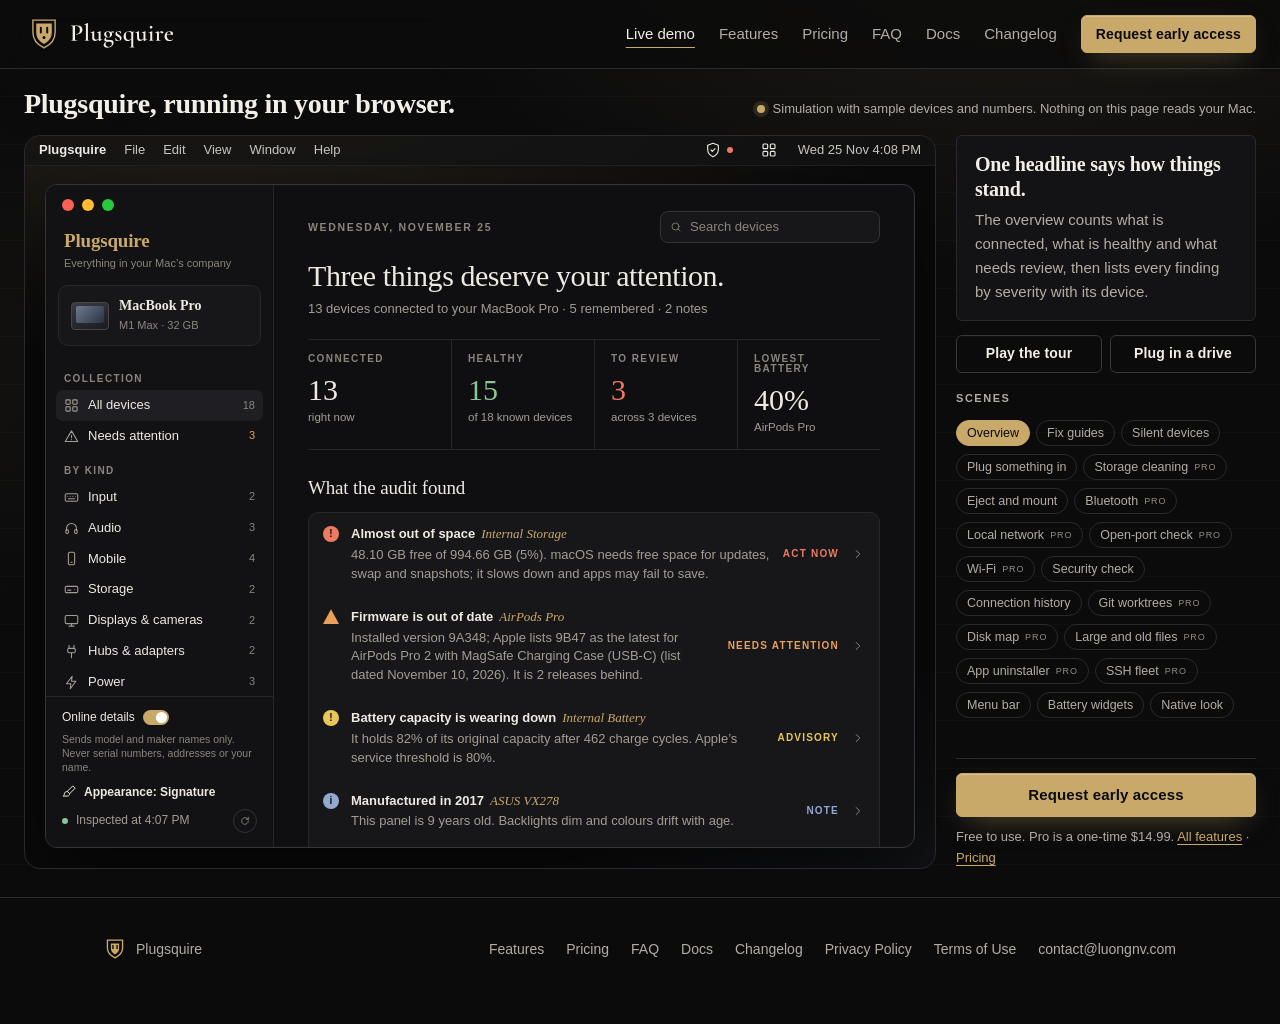
==== commit e6e38bb1: "feat: make the live demo the home page and align pricing with plugsquire#73 - Home page is now only " ====
--- a/index.html
+++ b/index.html
@@ -3,7 +3,7 @@
 <head>
 <meta charset="utf-8">
 <meta name="viewport" content="width=device-width, initial-scale=1">
-<title>Plugsquire · Know whether everything plugged into your Mac is healthy</title>
+<title>Plugsquire · Live demo: see how it checks everything plugged into your Mac</title>
 <meta name="description" content="Plugsquire lists every device on every bus of your Mac, says what each one is, and checks it for problems, each finding with its evidence and the fix. Try every feature in the live demo.">
 <meta name="theme-color" content="#0B0B0C">
 <meta property="og:title" content="Plugsquire">
@@ -16,11 +16,15 @@
 <meta property="og:image:alt" content="Plugsquire's overview window under the line “Everything in your Mac’s company.”">
 <meta name="twitter:card" content="summary_large_image">
 <link rel="icon" href="assets/favicon.svg" type="image/svg+xml">
-<link rel="stylesheet" href="css/style.css?v=20261125">
-<link rel="stylesheet" href="css/sim.css?v=20261125">
-<script src="js/sim.js?v=20261125" defer></script>
+<link rel="stylesheet" href="css/style.css?v=20261125c">
+<script>
+/* Old links to sections that moved to their own pages. */
+(function () { var m = { '#features': 'features.html', '#how': 'features.html#how', '#pricing': 'pricing.html', '#faq': 'faq.html' }; var t = m[location.hash]; if (t) location.replace(t); })();
+</script>
+<link rel="stylesheet" href="css/sim.css?v=20261125c">
+<script src="js/sim.js?v=20261125c" defer></script>
 </head>
-<body>
+<body class="is-play">
 <!--email_off-->
 <a class="skip" href="#main">Skip to content</a>
 
@@ -28,316 +32,69 @@
   <div class="wrap">
     <a class="brand" href="index.html" aria-label="Plugsquire home"><img src="assets/logo-site.svg" alt="Plugsquire" width="178" height="40"></a>
     <nav class="nav" aria-label="Main">
-      <a class="nav-link" href="#demo">Live demo</a>
-      <a class="nav-link" href="#features">Features</a>
-      <a class="nav-link" href="#pricing">Pricing</a>
-      <a class="nav-link" href="#faq">FAQ</a>
+      <a class="nav-link" href="index.html" aria-current="page">Live demo</a>
+      <a class="nav-link" href="features.html">Features</a>
+      <a class="nav-link" href="pricing.html">Pricing</a>
+      <a class="nav-link" href="faq.html">FAQ</a>
       <a class="nav-link" href="docs.html">Docs</a>
-      <a class="btn btn-primary btn-sm" href="mailto:contact@luongnv.com?subject=Plugsquire%20early%20access&amp;body=Please%20add%20me%20to%20the%20Plugsquire%20early%20access%20list.">Request early access</a>
+      <a class="nav-link" href="changelog.html">Changelog</a>
     </nav>
+    <a class="btn btn-primary btn-sm header-cta" href="mailto:contact@luongnv.com?subject=Plugsquire%20early%20access&amp;body=Please%20add%20me%20to%20the%20Plugsquire%20early%20access%20list."><span class="cta-long">Request early access</span><span class="cta-short">Early access</span></a>
   </div>
 </header>
 
-<main id="main">
+<main id="main" class="play">
+  <!-- The home page is the live demo: the app's window, simulated with sample data (js/sim.js). -->
+  <div class="play-wrap">
+    <div class="play-bar">
+      <h1 id="demo-title">Plugsquire, running in your browser.</h1>
+      <p class="sim-disclaimer">Simulation with sample devices and numbers. Nothing on this page reads your Mac.</p>
+    </div>
 
-  <!-- Hero: kept short so the live demo sits right under it. -->
-  <section class="hero hero-tight" aria-labelledby="hero-title">
-    <div class="wrap hero-grid">
-      <div class="hero-copy">
-        <div class="hero-title">
-          <p class="motto reveal reveal-1">Everything in your Mac's company.</p>
-          <h1 id="hero-title" class="reveal reveal-2">Know whether everything plugged into your Mac is healthy</h1>
-        </div>
-        <div class="hero-side">
-        <p class="lead reveal reveal-3">Plugsquire lists every device on every bus of your Mac, says what each one is, and checks it for problems, each finding with its evidence and the fix. It also maps your local network, matches your Mac against published vulnerabilities, and shows where your disk space goes.</p>
-        <div class="hero-ctas reveal reveal-4">
-          <a class="btn btn-primary" href="mailto:contact@luongnv.com?subject=Plugsquire%20early%20access&amp;body=Please%20add%20me%20to%20the%20Plugsquire%20early%20access%20list.">
-            <svg viewBox="0 0 24 24" fill="none" stroke="currentColor" stroke-width="1.8" aria-hidden="true"><rect x="3" y="5" width="18" height="14" rx="2"/><path d="m3.5 6.5 8.5 7 8.5-7"/></svg>
-            Request early access</a>
-          <a class="btn btn-ghost" href="#demo">Try the live demo</a>
-        </div>
-        <ul class="trust reveal reveal-5" aria-label="At a glance">
-          <li>Native macOS app</li>
-          <li>No root access, no private APIs, no helper daemon</li>
-          <li>Serial numbers never leave your Mac</li>
-        </ul>
-        </div>
-      </div>
-    </div>
-  </section>
-
-  <!-- Live demo: the app's window, simulated with sample data (js/sim.js). -->
-  <section id="demo" class="sim-section" aria-labelledby="demo-title">
-    <div class="wrap">
-      <div class="sim-head">
-        <div class="section-head">
-          <h2 id="demo-title">Try every feature here, with sample data.</h2>
-          <p class="lead">This is Plugsquire's window, simulated in your browser. Open a finding, clean storage, check a printer's ports, switch to the native look. Nothing on this page reads your Mac.</p>
-        </div>
-        <p class="sim-disclaimer">Simulation · sample devices and numbers</p>
+    <div id="demo" class="play-grid">
+      <div class="play-stage">
+        <div id="sim" class="sim" hidden></div>
+        <noscript>
+          <figure class="hero-shot" style="margin:0">
+            <img src="assets/media/overview-1200.png" width="1600" height="1046" alt="Plugsquire's overview: three things deserve your attention, seven devices connected, and the audit's findings, each with its device and severity.">
+          </figure>
+          <p class="sim-disclaimer" style="margin-top:12px">The live demo needs JavaScript. This is a screenshot of the app's overview. See <a href="features.html">every feature</a>, <a href="pricing.html">pricing</a> and the <a href="faq.html">FAQ</a>.</p>
+        </noscript>
       </div>
 
-      <div id="sim" class="sim" hidden></div>
-      <noscript>
-        <figure class="hero-shot" style="margin:0">
-          <img src="assets/media/overview-1200.png" width="1600" height="1046" alt="Plugsquire's overview: three things deserve your attention, seven devices connected, and the audit's findings, each with its device and severity.">
-        </figure>
-        <p class="sim-disclaimer" style="margin-top:12px">The live demo needs JavaScript. This is a screenshot of the app's overview.</p>
-      </noscript>
-
-      <div class="sim-tour">
-        <ul id="sim-chips" class="sim-chips" aria-label="Demo scenes"></ul>
-        <div class="sim-caption" aria-live="polite">
+      <aside class="play-rail" aria-label="Demo guide">
+        <div class="play-rail-inner">
+          <div class="sim-caption" aria-live="polite">
+            <h2 id="sim-cap-title">Click anything in the window.</h2>
+            <p id="sim-cap-text">Pick a scene below, press "Play the tour", or explore the sidebar yourself.</p>
+          </div>
           <div class="sim-ctl">
             <button id="sim-play" class="btn btn-ghost btn-sm sim-play" type="button">Play the tour</button>
             <button id="sim-plug" class="btn btn-ghost btn-sm sim-play" type="button">Plug in a drive</button>
           </div>
-          <div><h3 id="sim-cap-title">Click anything in the window.</h3><p id="sim-cap-text">Pick a scene above, press "Play the tour", or explore the sidebar yourself.</p></div>
-        </div>
-      </div>
-    </div>
-  </section>
-
-  <hr class="rule">
-
-  <!-- Problem -->
-  <section aria-labelledby="problem-title">
-    <div class="wrap split">
-      <div class="section-head">
-        <h2 id="problem-title">Your Mac knows what's wrong. It just doesn't say.</h2>
-        <p class="lead">macOS spreads what it knows about your devices across System Information, Bluetooth settings, Disk Utility and the battery menu, and it rarely tells you when one of them has a problem.</p>
-      </div>
-      <ul class="scenes">
-        <li>
-          <span class="ico" aria-hidden="true"><svg viewBox="0 0 24 24" fill="none" stroke="currentColor" stroke-width="1.6"><rect x="3" y="6" width="18" height="12" rx="2"/><path d="M7 15h4"/><circle cx="16.5" cy="12" r="1.2" fill="currentColor"/></svg></span>
-          <p>An external SSD copies slowly, and nothing tells you it negotiated a slow USB link.</p>
-        </li>
-        <li>
-          <span class="ico" aria-hidden="true"><svg viewBox="0 0 24 24" fill="none" stroke="currentColor" stroke-width="1.6"><path d="M13 2 5 13h6l-1 9 8-11h-6z"/></svg></span>
-          <p>Your Mac charges slowly through a hub, and nothing shows the power it asked for next to the power it got.</p>
-        </li>
-        <li>
-          <span class="ico" aria-hidden="true"><svg viewBox="0 0 24 24" fill="none" stroke="currentColor" stroke-width="1.6"><path d="m7 7 10 10-5 5V2l5 5L7 17"/></svg></span>
-          <p>Your AirPods run outdated firmware, and a Bluetooth mouse keeps dropping out. The clues sit in reports and logs you never open.</p>
-        </li>
-      </ul>
-    </div>
-  </section>
-
-  <!-- Agitate -->
-  <section class="agitate" aria-labelledby="agitate-title">
-    <div class="wrap">
-      <div class="section-head">
-        <h2 id="agitate-title">Left alone, it all looks like a slow Mac.</h2>
-      </div>
-      <div class="costs">
-        <p>You blame the drive, the cable or the Mac, and replace a part that works.</p>
-        <p>A disk whose S.M.A.R.T. status reports failing keeps holding files you have no other copy of.</p>
-        <p>Caches, build data and old backups fill the internal disk until macOS warns you it is full.</p>
-      </div>
-    </div>
-  </section>
-
-  <!-- Solution: every feature, each linked to its scene in the demo. -->
-  <section id="features" aria-labelledby="features-title">
-    <div class="wrap">
-      <div class="section-head">
-        <h2 id="features-title">One app for everything around your Mac.</h2>
-        <p class="lead">Plugsquire reads your Mac's own system reports and joins them into one window: what is connected, what is wrong, and what to do about it. Each item below opens its scene in the demo.</p>
-      </div>
-      <div class="fx-groups">
-        <div class="fx-group">
-          <h3 class="fx-title">Devices</h3>
-          <div class="fx-grid">
-          <article class="fx"><h4>Every bus in one inventory</h4><p>USB with its hub tree, Bluetooth (connected and remembered), Thunderbolt, displays, storage, the power adapter, the internal battery, cameras and audio.</p><button class="show" type="button" data-show="overview">Show me in the demo</button></article>
-          <article class="fx"><h4>Identity you can check</h4><p>Vendor and product IDs, serial, firmware, negotiated link speed, power granted versus power wanted, and the battery level of each component.</p><button class="show" type="button" data-show="fix">Show me in the demo</button></article>
-          <article class="fx"><h4>An audit that ends in a fix</h4><p>Low or worn batteries, outdated firmware, drives on a slow USB link, slow charging, failing S.M.A.R.T. status, low disk space, weak Bluetooth signal. Each finding gives numbered steps and opens the right System Settings pane.</p><button class="show" type="button" data-show="fix">Show me in the demo</button></article>
-          <article class="fx"><h4>Silent devices, found</h4><p>A shaver or a lamp charging over USB-C sends no data, so it never appears in the USB list. Plugsquire reads the port controller and lets you name it.</p><button class="show" type="button" data-show="silent">Show me in the demo</button></article>
-          <article class="fx"><h4>Live, with alerts</h4><p>It rescans when a USB or Thunderbolt device comes or goes, and every two minutes. A notification arrives once when a problem starts.</p><button class="show" type="button" data-show="live">Show me in the demo</button></article>
-          <article class="fx"><h4>Eject and mount</h4><p>Eject an external drive with every volume on it, or mount a volume that is not mounted. If macOS refuses, you see its reason.</p><button class="show" type="button" data-show="eject">Show me in the demo</button></article>
-          <article class="fx"><h4>Connection history</h4><p>A searchable log of every device that connected or disconnected while Plugsquire was running, with its bus, port and link speed.</p><button class="show" type="button" data-show="history">Show me in the demo</button></article>
-          <article class="fx"><h4>Menu bar and battery widgets</h4><p>A menu bar icon that follows the most serious finding, and desktop widgets with each accessory's battery, per component.</p><button class="show" type="button" data-show="menubar">Show me in the demo</button></article>
-          <article class="fx"><h4>Two appearances</h4><p>Signature, the app's own dark look, or Native macOS, which follows the system's light or dark mode and accent colour.</p><button class="show" type="button" data-show="native">Show me in the demo</button></article>
+          <h2 class="rail-h">Scenes</h2>
+          <ul id="sim-chips" class="sim-chips" aria-label="Demo scenes"></ul>
+          <div class="rail-cta">
+            <a class="btn btn-primary" href="mailto:contact@luongnv.com?subject=Plugsquire%20early%20access&amp;body=Please%20add%20me%20to%20the%20Plugsquire%20early%20access%20list.">Request early access</a>
+            <p>Free to use. Pro is a one-time $14.99. <a href="features.html">All features</a> · <a href="pricing.html">Pricing</a></p>
           </div>
         </div>
-        <div class="fx-group">
-          <h3 class="fx-title">Network and security</h3>
-          <div class="fx-grid">
-          <article class="fx"><h4>Local network <span class="pro-tag">Pro</span></h4><p>Every other device on your network, grouped by kind, with its addresses, maker, model and the services it announces. Devices of unknown kind are listed, not hidden.</p><button class="show" type="button" data-show="network">Show me in the demo</button></article>
-          <article class="fx"><h4>Open-port check <span class="pro-tag">Pro</span></h4><p>Tries 16 common TCP ports on one device you pick, only after you confirm a warning. Never on its own, never on several devices at once.</p><button class="show" type="button" data-show="ports">Show me in the demo</button></article>
-          <article class="fx"><h4>Wi-Fi details <span class="pro-tag">Pro</span></h4><p>Signal, noise, channel, band, width, transmit rate, standard and security of your network, then the networks nearby, strongest first.</p><button class="show" type="button" data-show="wifi">Show me in the demo</button></article>
-          <article class="fx"><h4>Security check <span class="pro-tag">Pro</span></h4><p>Published vulnerabilities for your macOS and Safari versions, your accessories and your network devices, matched against the National Vulnerability Database, with the ones exploited in attacks first.</p><button class="show" type="button" data-show="security">Show me in the demo</button></article>
-          <article class="fx"><h4>Bluetooth diagnostic <span class="pro-tag">Pro</span></h4><p>A health score for the radio: each device's protocol, signal and battery, the load on the radio, and five minutes of error logs, turned into recommendations.</p><button class="show" type="button" data-show="bluetooth">Show me in the demo</button></article>
-          <article class="fx"><h4>SSH fleet (optional plugin)</h4><p>With ssh-fleet-monitor installed separately, the servers it watches show their health and risk next to your Mac's own data.</p><button class="show" type="button" data-show="fleet">Show me in the demo</button></article>
-          </div>
-        </div>
-        <div class="fx-group">
-          <h3 class="fx-title">Disk and apps</h3>
-          <div class="fx-grid">
-          <article class="fx"><h4>Storage breakdown</h4><p>Where the internal disk's space goes, by category, and how much each category could free, with how safe it is to clear.</p><button class="show" type="button" data-show="storage">Show me in the demo</button></article>
-          <article class="fx"><h4>Storage cleaning <span class="pro-tag">Pro</span></h4><p>Each category has a Clean button that lists exactly what it would remove and asks first. Archives and iPhone backups go to the Trash, so you can put them back.</p><button class="show" type="button" data-show="storage">Show me in the demo</button></article>
-          <article class="fx"><h4>Disk map <span class="pro-tag">Pro</span></h4><p>A map of a folder or the whole disk, drawn as rectangles sized by the space each folder or file takes. Click to look inside.</p><button class="show" type="button" data-show="diskmap">Show me in the demo</button></article>
-          <article class="fx"><h4>Large and old files <span class="pro-tag">Pro</span></h4><p>The files over a size you choose, or unchanged for a time you choose, sorted by size or date. Each is checked again before it goes to the Trash.</p><button class="show" type="button" data-show="files">Show me in the demo</button></article>
-          <article class="fx"><h4>App uninstaller <span class="pro-tag">Pro</span></h4><p>Remove an app together with the files it left in your Library. Files another installed app would use start unticked.</p><button class="show" type="button" data-show="apps">Show me in the demo</button></article>
-          <article class="fx"><h4>Git worktree cleanup <span class="pro-tag">Pro</span></h4><p>Finds the Git worktrees under a folder and lets you delete only the ones Git confirms have nothing uncommitted and nothing unpushed.</p><button class="show" type="button" data-show="worktrees">Show me in the demo</button></article>
-          </div>
-        </div>
-      </div>
-      <p class="versus">System Information shows raw reports, one section at a time. Plugsquire joins them, explains them and tells you what to do, using only public macOS interfaces: no root access, no private APIs, no helper daemon.</p>
+      </aside>
     </div>
-  </section>
-
-  <hr class="rule">
-
-  <!-- How it works -->
-  <section id="how" aria-labelledby="how-title">
-    <div class="wrap">
-      <div class="section-head">
-        <h2 id="how-title">How it works</h2>
-      </div>
-      <ol class="steps steps-plain">
-        <li>
-          <h3>Open Plugsquire.</h3>
-          <p>It scans every bus at launch, again every two minutes, and whenever a USB device is plugged in or removed.</p>
-        </li>
-        <li>
-          <h3>Read the list.</h3>
-          <p>Devices that need attention are flagged; observations that need no action are labelled "Nothing to fix".</p>
-        </li>
-        <li>
-          <h3>Follow the fix.</h3>
-          <p>Each finding says what to do in one line, then gives numbered steps and its source.</p>
-        </li>
-      </ol>
-      <div class="steps-cta">
-        <a class="btn btn-primary" href="mailto:contact@luongnv.com?subject=Plugsquire%20early%20access&amp;body=Please%20add%20me%20to%20the%20Plugsquire%20early%20access%20list.">Request early access</a>
-      </div>
-    </div>
-  </section>
-
-  <!-- Social proof -->
-  <section aria-label="Proof">
-    <div class="wrap">
-      <div class="proof-grid">
-        <figure class="quote" style="margin:0">
-          <span class="mark" aria-hidden="true">“</span>
-          <blockquote style="margin:0"><p><span class="gap">[proof needed — quote, name and role of a Plugsquire user]</span></p></blockquote>
-        </figure>
-        <div class="note">
-          <p>The storage categories and age rules follow <a href="https://github.com/luongnv89/mdoctor">mdoctor</a>, an open-source Mac health tool.</p>
-          <p>The Bluetooth diagnostic runs the same checks, thresholds and score as the <code>bt-diagnostic.sh</code> script it was ported from.</p>
-        </div>
-      </div>
-    </div>
-  </section>
-
-  <hr class="rule">
-
-  <!-- Pricing -->
-  <section id="pricing" aria-labelledby="pricing-title">
-    <div class="wrap">
-      <div class="section-head">
-        <h2 id="pricing-title">Pricing</h2>
-      </div>
-      <div class="plans">
-        <div class="plan">
-          <h3>Free</h3>
-          <p class="price">$0</p>
-          <ul>
-            <li><svg viewBox="0 0 24 24" fill="none" stroke="currentColor" stroke-width="2" aria-hidden="true"><path d="m5 12 5 5 9-10"/></svg><span>Device inventory, identity and online details</span></li>
-            <li><svg viewBox="0 0 24 24" fill="none" stroke="currentColor" stroke-width="2" aria-hidden="true"><path d="m5 12 5 5 9-10"/></svg><span>Audit and fix guides</span></li>
-            <li><svg viewBox="0 0 24 24" fill="none" stroke="currentColor" stroke-width="2" aria-hidden="true"><path d="m5 12 5 5 9-10"/></svg><span>Silent devices</span></li>
-            <li><svg viewBox="0 0 24 24" fill="none" stroke="currentColor" stroke-width="2" aria-hidden="true"><path d="m5 12 5 5 9-10"/></svg><span>Eject and mount external drives</span></li>
-            <li><svg viewBox="0 0 24 24" fill="none" stroke="currentColor" stroke-width="2" aria-hidden="true"><path d="m5 12 5 5 9-10"/></svg><span>Storage breakdown</span></li>
-            <li><svg viewBox="0 0 24 24" fill="none" stroke="currentColor" stroke-width="2" aria-hidden="true"><path d="m5 12 5 5 9-10"/></svg><span>Connection history, menu bar, alerts and battery widgets</span></li>
-            <li><svg viewBox="0 0 24 24" fill="none" stroke="currentColor" stroke-width="2" aria-hidden="true"><path d="m5 12 5 5 9-10"/></svg><span>Signature and Native macOS appearances</span></li>
-          </ul>
-        </div>
-        <div class="plan pro">
-          <span class="tag">Recommended</span>
-          <h3>Pro</h3>
-          <p class="price">$4.99<small>one-time</small></p>
-          <ul>
-            <li><svg viewBox="0 0 24 24" fill="none" stroke="currentColor" stroke-width="2" aria-hidden="true"><path d="m5 12 5 5 9-10"/></svg><span>Everything in Free</span></li>
-            <li><svg viewBox="0 0 24 24" fill="none" stroke="currentColor" stroke-width="2" aria-hidden="true"><path d="m5 12 5 5 9-10"/></svg><span>Storage cleaning</span></li>
-            <li><svg viewBox="0 0 24 24" fill="none" stroke="currentColor" stroke-width="2" aria-hidden="true"><path d="m5 12 5 5 9-10"/></svg><span>Bluetooth diagnostic</span></li>
-            <li><svg viewBox="0 0 24 24" fill="none" stroke="currentColor" stroke-width="2" aria-hidden="true"><path d="m5 12 5 5 9-10"/></svg><span>Security check</span></li>
-            <li><svg viewBox="0 0 24 24" fill="none" stroke="currentColor" stroke-width="2" aria-hidden="true"><path d="m5 12 5 5 9-10"/></svg><span>Local network, open-port check and Wi-Fi details</span></li>
-            <li><svg viewBox="0 0 24 24" fill="none" stroke="currentColor" stroke-width="2" aria-hidden="true"><path d="m5 12 5 5 9-10"/></svg><span>Disk map with the large and old file finder</span></li>
-            <li><svg viewBox="0 0 24 24" fill="none" stroke="currentColor" stroke-width="2" aria-hidden="true"><path d="m5 12 5 5 9-10"/></svg><span>App uninstaller</span></li>
-            <li><svg viewBox="0 0 24 24" fill="none" stroke="currentColor" stroke-width="2" aria-hidden="true"><path d="m5 12 5 5 9-10"/></svg><span>Git worktree cleanup</span></li>
-          </ul>
-          <p class="fine">One payment for the version you buy and the updates published for it. Not a subscription.</p>
-        </div>
-      </div>
-      <div class="pricing-notes">
-        <p>Until the licence check ships, early builds have every Pro feature turned on.</p>
-        <p><span class="gap">[proof needed — refund policy]</span></p>
-      </div>
-    </div>
-  </section>
-
-  <!-- FAQ -->
-  <section id="faq" aria-labelledby="faq-title">
-    <div class="wrap">
-      <div class="section-head">
-        <h2 id="faq-title">FAQ</h2>
-      </div>
-      <div class="faq">
-        <details>
-          <summary>What does Plugsquire send over the internet?</summary>
-          <p>With "Online details" on, a public model name and a maker name go to the USB ID Repository, Wikipedia and Wikidata, and Apple Support. The security check sends product names and your macOS and Safari version numbers to the National Vulnerability Database, and an update check asks this website for the list of versions. Serial numbers, Bluetooth addresses, volume names and the names you give devices never leave your Mac.</p>
-        </details>
-        <details>
-          <summary>Which Macs does it run on?</summary>
-          <p>Macs running macOS 14 or later, Apple silicon and Intel. Spotting power-only devices on USB-C ports needs an Apple silicon Mac.</p>
-        </details>
-        <details>
-          <summary>Does it need admin rights or a helper?</summary>
-          <p>No. It uses no root access, no private APIs and no helper daemon. Full Disk Access is optional and asked for only when a feature needs it: without it, the Trash and iPhone backups show as "Not measured".</p>
-        </details>
-        <details>
-          <summary>Will cleaning delete something I need?</summary>
-          <p>Nothing is removed until you confirm the exact list, and every item is checked again just before it goes. Xcode archives, iPhone backups, large files and uninstalled apps go to the Trash, so you can put them back. Cleaning stays out of Desktop, Documents, Downloads, Pictures, iCloud and Mail.</p>
-        </details>
-        <details>
-          <summary>Does it scan my network's ports?</summary>
-          <p>Only when you ask. The local network screen listens to what devices announce. The open-port check runs on one device at a time, after you confirm a warning, and only on a private address inside your own Wi-Fi or Ethernet network.</p>
-        </details>
-        <details>
-          <summary>Why isn't it on the Mac App Store?</summary>
-          <p>The App Store sandbox blocks the hardware reads Plugsquire depends on, so it is distributed outside the store.</p>
-        </details>
-        <details>
-          <summary>Is Pro a subscription?</summary>
-          <p>No. Pro is a one-time $4.99 payment for the version you buy and the updates published for it.</p>
-        </details>
-      </div>
-    </div>
-  </section>
-
-  <hr class="rule">
-
-  <!-- Final CTA -->
-  <section class="final" aria-labelledby="final-title">
-    <div class="wrap">
-      <img class="crest" src="assets/logo-mark.svg" alt="" width="72" height="72">
-      <h2 id="final-title">See everything your Mac is keeping company with.</h2>
-      <p>The core app is free. Pro is a one-time $4.99, with no subscription.</p>
-      <a class="btn btn-primary" href="mailto:contact@luongnv.com?subject=Plugsquire%20early%20access&amp;body=Please%20add%20me%20to%20the%20Plugsquire%20early%20access%20list.">Request early access</a>
-    </div>
-  </section>
-
+  </div>
 </main>
 
 <footer class="site-footer">
   <div class="wrap">
-    <span class="foot-brand"><img src="assets/favicon.svg" alt="" width="22" height="22">Plugsquire</span>
+    <a class="foot-brand" href="index.html"><img src="assets/favicon.svg" alt="" width="22" height="22">Plugsquire</a>
     <nav aria-label="Footer">
+      <a href="features.html">Features</a>
+      <a href="pricing.html">Pricing</a>
+      <a href="faq.html">FAQ</a>
+      <a href="docs.html">Docs</a>
+      <a href="changelog.html">Changelog</a>
       <a href="privacy.html">Privacy Policy</a>
       <a href="terms.html">Terms of Use</a>
-      <a href="changelog.html">Changelog</a>
-      <a href="docs.html">Docs</a>
       <a href="mailto:contact@luongnv.com?subject=Plugsquire">contact@luongnv.com</a>
     </nav>
   </div>
--- a/css/style.css
+++ b/css/style.css
@@ -89,11 +89,20 @@
 .site-header .wrap { display: flex; align-items: center; justify-content: space-between; gap: var(--space-3); min-height: 68px; }
 .brand { display: inline-flex; align-items: center; flex-shrink: 0; }
 .brand img { height: 40px; width: auto; }
-.nav { display: flex; align-items: center; gap: var(--space-3); }
-.nav a { color: var(--muted); text-decoration: none; font-size: 15px; }
+.nav { display: flex; align-items: center; gap: var(--space-3); margin-left: auto; }
+.nav a { color: var(--muted); text-decoration: none; font-size: 15px; white-space: nowrap; }
 .nav a:hover { color: var(--ink); }
-.nav .btn { color: var(--on-gold); }
-@media (max-width: 860px) { .nav .nav-link { display: none; } }
+.nav a[aria-current="page"] { color: var(--ink); text-decoration: underline; text-decoration-color: var(--gold); text-underline-offset: 8px; text-decoration-thickness: 1px; }
+.header-cta { flex-shrink: 0; }
+.cta-short { display: none; }
+/* Small screens: the menu becomes a scrollable row under the logo, so every page stays one tap away. */
+@media (max-width: 960px) {
+  .site-header .wrap { flex-wrap: wrap; min-height: 0; padding-top: 10px; column-gap: var(--space-2); justify-content: space-between; }
+  .nav { order: 3; width: 100%; margin-left: 0; gap: 22px; overflow-x: auto; padding: 8px 0 10px; scrollbar-width: none; }
+  .nav::-webkit-scrollbar { display: none; }
+  .nav a { flex: none; white-space: nowrap; }
+}
+@media (max-width: 420px) { .cta-long { display: none; } .cta-short { display: inline; } }
 
 /* ---------- Buttons ---------- */
 .btn {
@@ -281,6 +290,10 @@
 .faq details[open] summary::after { transform: rotate(-135deg); margin-top: -2px; }
 .faq summary:hover { color: var(--gold-soft); }
 .faq details p { padding: 0 0 24px; color: var(--muted); max-width: 70ch; }
+
+/* ---------- Pages split off the home page (pricing, FAQ) ---------- */
+section.page-first { padding-top: var(--space-5); }
+.page-title { font-size: clamp(36px, 5vw, 56px); line-height: 1.08; margin-top: var(--space-2); max-width: 20ch; }
 
 /* ---------- Final CTA ---------- */
 .final { text-align: center; }
@@ -362,4 +375,18 @@
   .flags td:first-child { white-space: normal; }
   .site-footer .wrap { flex-direction: column; align-items: flex-start; }
 }
-@media (max-width: 440px) { .nav .btn { display: none; } }
+
+/* ---------- Feature index (features page) ---------- */
+.fx-groups { display: grid; gap: 48px; }
+.fx-group h3.fx-title { font-size: 14px; letter-spacing: .14em; text-transform: uppercase; color: var(--gold); font-family: var(--sans); font-weight: 600; margin: 0 0 16px; }
+.fx-grid { display: grid; grid-template-columns: repeat(3, 1fr); border-top: 1px solid var(--line); }
+.fx { padding: 20px 22px 22px 0; border-bottom: 1px solid var(--line); display: grid; align-content: start; gap: 6px; }
+.fx:not(:nth-child(3n+1)) { padding-left: 22px; border-left: 1px solid var(--line); }
+.fx h4 { margin: 0; font-family: var(--serif); font-size: 19px; font-weight: 500; color: var(--ink); line-height: 1.3; }
+.fx p { margin: 0; color: var(--muted); font-size: 15px; line-height: 1.55; }
+.fx .show { justify-self: start; display: inline-block; margin-top: 6px; background: none; border: 0; padding: 0; color: var(--gold); font: 500 14px var(--sans); cursor: pointer; text-decoration: underline; text-underline-offset: 3px; text-decoration-thickness: 1px; }
+.fx .show:hover { color: var(--gold-soft); }
+@media (max-width: 900px) {
+  .fx-grid { grid-template-columns: 1fr; }
+  .fx, .fx:not(:nth-child(3n+1)) { padding: 18px 0; border-left: 0; }
+}
--- a/css/sim.css
+++ b/css/sim.css
@@ -305,20 +305,49 @@
 }
 
 .visually-hidden { position: absolute !important; width: 1px; height: 1px; overflow: hidden; clip: rect(0 0 0 0); white-space: nowrap; }
-.hero-tight { padding-bottom: 32px; }
 .sim-ctl { display: grid; gap: 8px; }
 
-/* Feature index under the demo */
-.fx-groups { display: grid; gap: 48px; }
-.fx-group h3.fx-title { font-size: 14px; letter-spacing: .14em; text-transform: uppercase; color: var(--gold); font-family: var(--sans); font-weight: 600; margin: 0 0 16px; }
-.fx-grid { display: grid; grid-template-columns: repeat(3, 1fr); border-top: 1px solid var(--line); }
-.fx { padding: 20px 22px 22px 0; border-bottom: 1px solid var(--line); display: grid; align-content: start; gap: 6px; }
-.fx:not(:nth-child(3n+1)) { padding-left: 22px; border-left: 1px solid var(--line); }
-.fx h4 { margin: 0; font-family: var(--serif); font-size: 19px; font-weight: 500; color: var(--ink); line-height: 1.3; }
-.fx p { margin: 0; color: var(--muted); font-size: 15px; line-height: 1.55; }
-.fx .show { justify-self: start; margin-top: 6px; background: none; border: 0; padding: 0; color: var(--gold); font: 500 14px var(--sans); cursor: pointer; text-decoration: underline; text-underline-offset: 3px; text-decoration-thickness: 1px; }
-.fx .show:hover { color: var(--gold-soft); }
+/* ---------- Home: the simulator is the whole page ---------- */
+.sim-pro { display: inline-block; vertical-align: middle; margin-left: 6px; font: 600 9px/1.4 var(--sans); letter-spacing: .1em; text-transform: uppercase; color: var(--w-accent); border: 1px solid currentColor; border-radius: 4px; padding: 1px 4px; flex: none; }
+.play { padding: 18px 0 28px; }
+.is-play .site-header .wrap { max-width: 1680px; }
+.play-wrap { width: 100%; max-width: 1680px; margin: 0 auto; padding: 0 var(--gutter); }
+.play-bar { display: flex; flex-wrap: wrap; align-items: baseline; justify-content: space-between; gap: 6px 24px; margin-bottom: 14px; }
+.play-bar h1 { font-size: clamp(22px, 2.2vw, 28px); line-height: 1.2; letter-spacing: -.01em; }
+.play-grid { display: grid; grid-template-columns: minmax(0, 1fr) 300px; gap: 20px; }
+.play .sim-desk { padding: 18px 20px 20px; }
+/* Fill the viewport under the header, the title line and the simulated menu bar; never shorter than 540px. */
+.play .sim-win { height: clamp(540px, calc(100vh - 236px), 1000px); height: clamp(540px, calc(100dvh - 236px), 1000px); }
+
+/* The rail beside the window: what the scene shows, the tour controls, every scene. It takes the window's height. */
+.play-rail { position: relative; min-width: 0; }
+.play-rail-inner { position: absolute; inset: 0; display: flex; flex-direction: column; gap: 14px; }
+.play .sim-caption { display: block; margin: 0; min-height: 0; flex: none; }
+.play .sim-caption h2 { font-size: 20px; line-height: 1.25; margin: 0 0 6px; }
+.play .sim-caption p { font-size: 15px; }
+.play .sim-ctl { grid-template-columns: 1fr 1fr; flex: none; }
+.play .sim-play { min-width: 0; }
+.rail-h { font: 600 11px/1 var(--sans); letter-spacing: .14em; text-transform: uppercase; color: var(--muted); margin: 6px 0 0; flex: none; }
+.play .sim-chips { flex: 1 1 auto; min-height: 0; overflow-y: auto; align-content: flex-start; scrollbar-width: thin; gap: 6px; }
+.play .sim-chips button { padding: 5px 10px; font-size: 12.5px; }
+.rail-cta { flex: none; display: grid; gap: 10px; padding-top: 14px; border-top: 1px solid var(--line); }
+.rail-cta p { font-size: 13px; color: var(--muted); }
+
+@media (max-width: 1180px) {
+  .play-grid { grid-template-columns: minmax(0, 1fr); }
+  .play-rail-inner { position: static; }
+  .play .sim-chips { overflow: visible; }
+  .rail-cta { justify-items: start; }
+}
 @media (max-width: 900px) {
-  .fx-grid { grid-template-columns: 1fr; }
-  .fx, .fx:not(:nth-child(3n+1)) { padding: 18px 0; border-left: 0; }
-}
+  .play { padding-top: 12px; }
+  .play-wrap { padding: 0 10px; }
+  .play .sim-desk { padding: 10px 8px 12px; }
+  .play-bar h1 { font-size: 21px; }
+  .play-bar .sim-disclaimer { font-size: 12px; }
+  /* Two-row header plus the title line sit above the window on phones. */
+  .play .sim-win { height: clamp(460px, calc(100vh - 290px), 780px); height: clamp(460px, calc(100dvh - 290px), 780px); }
+}
+@media (max-width: 960px) {
+  #sim, #demo { scroll-margin-top: 112px; }
+}
